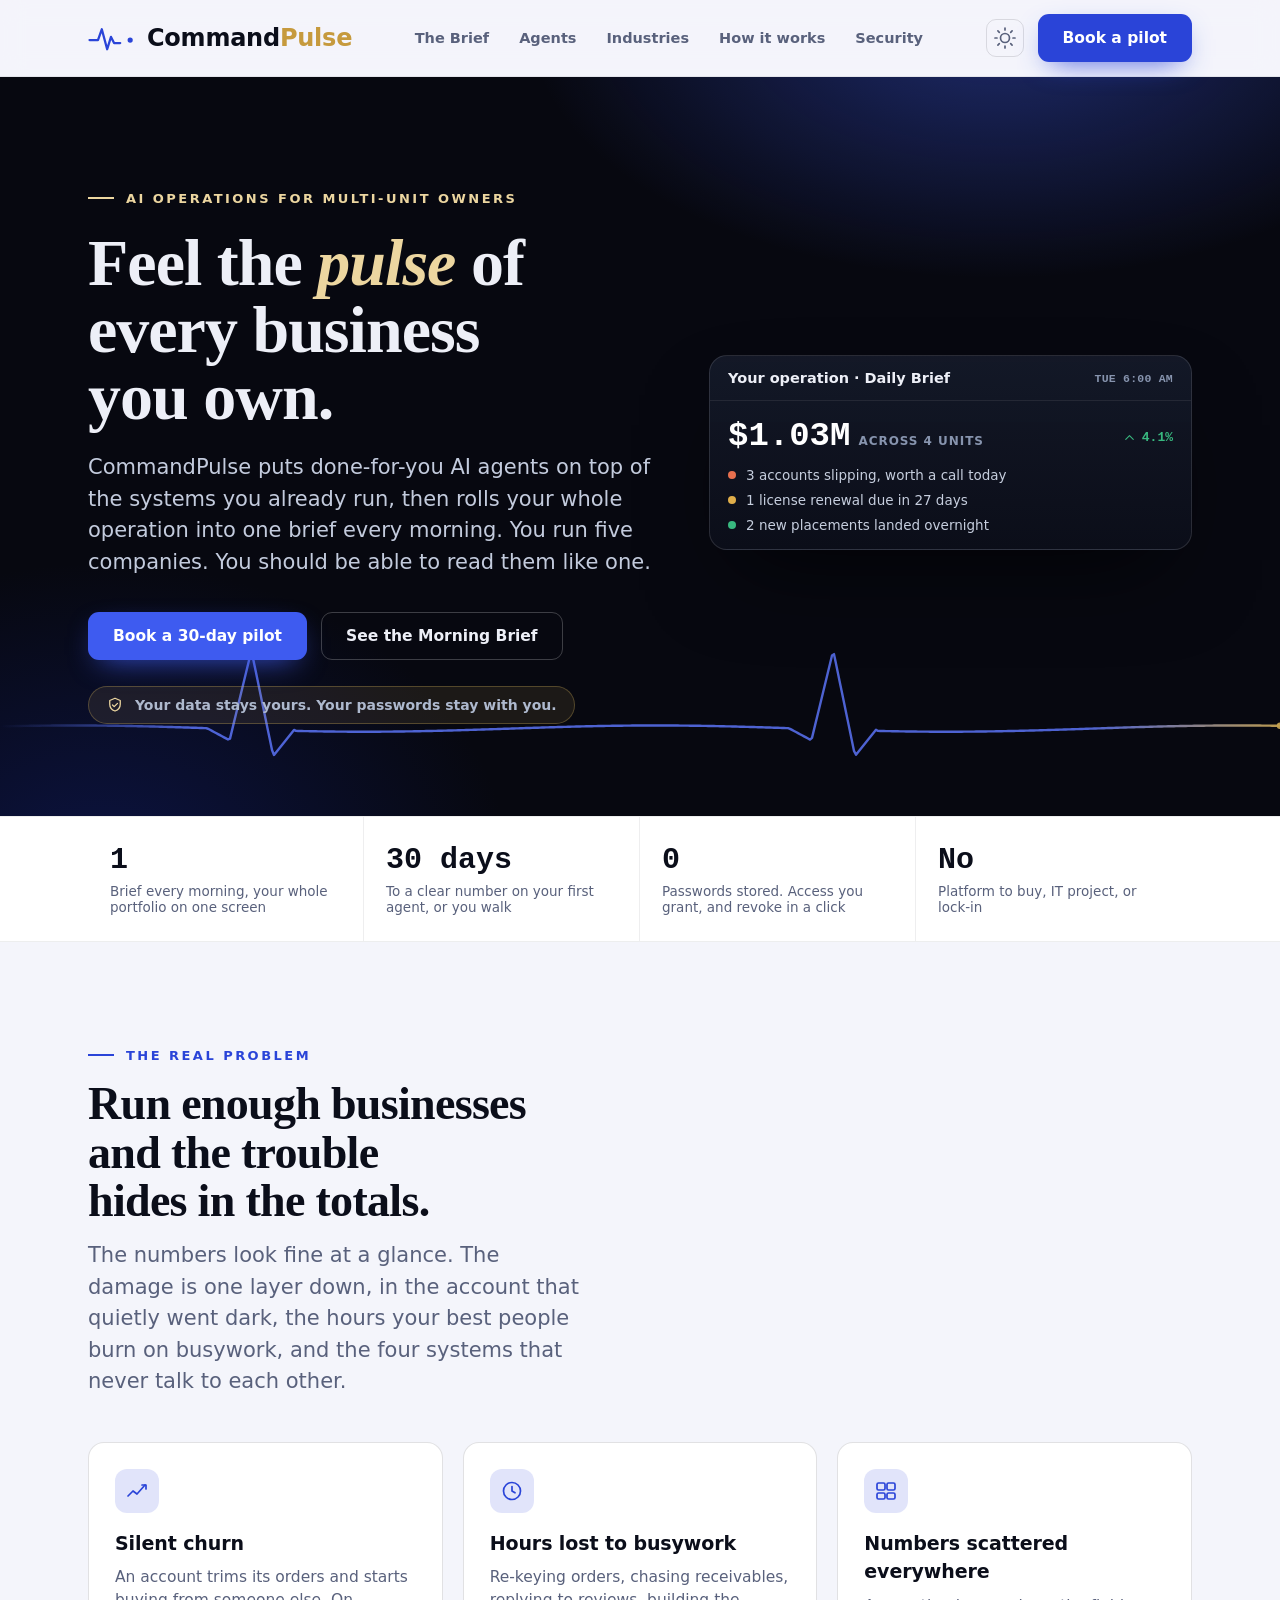
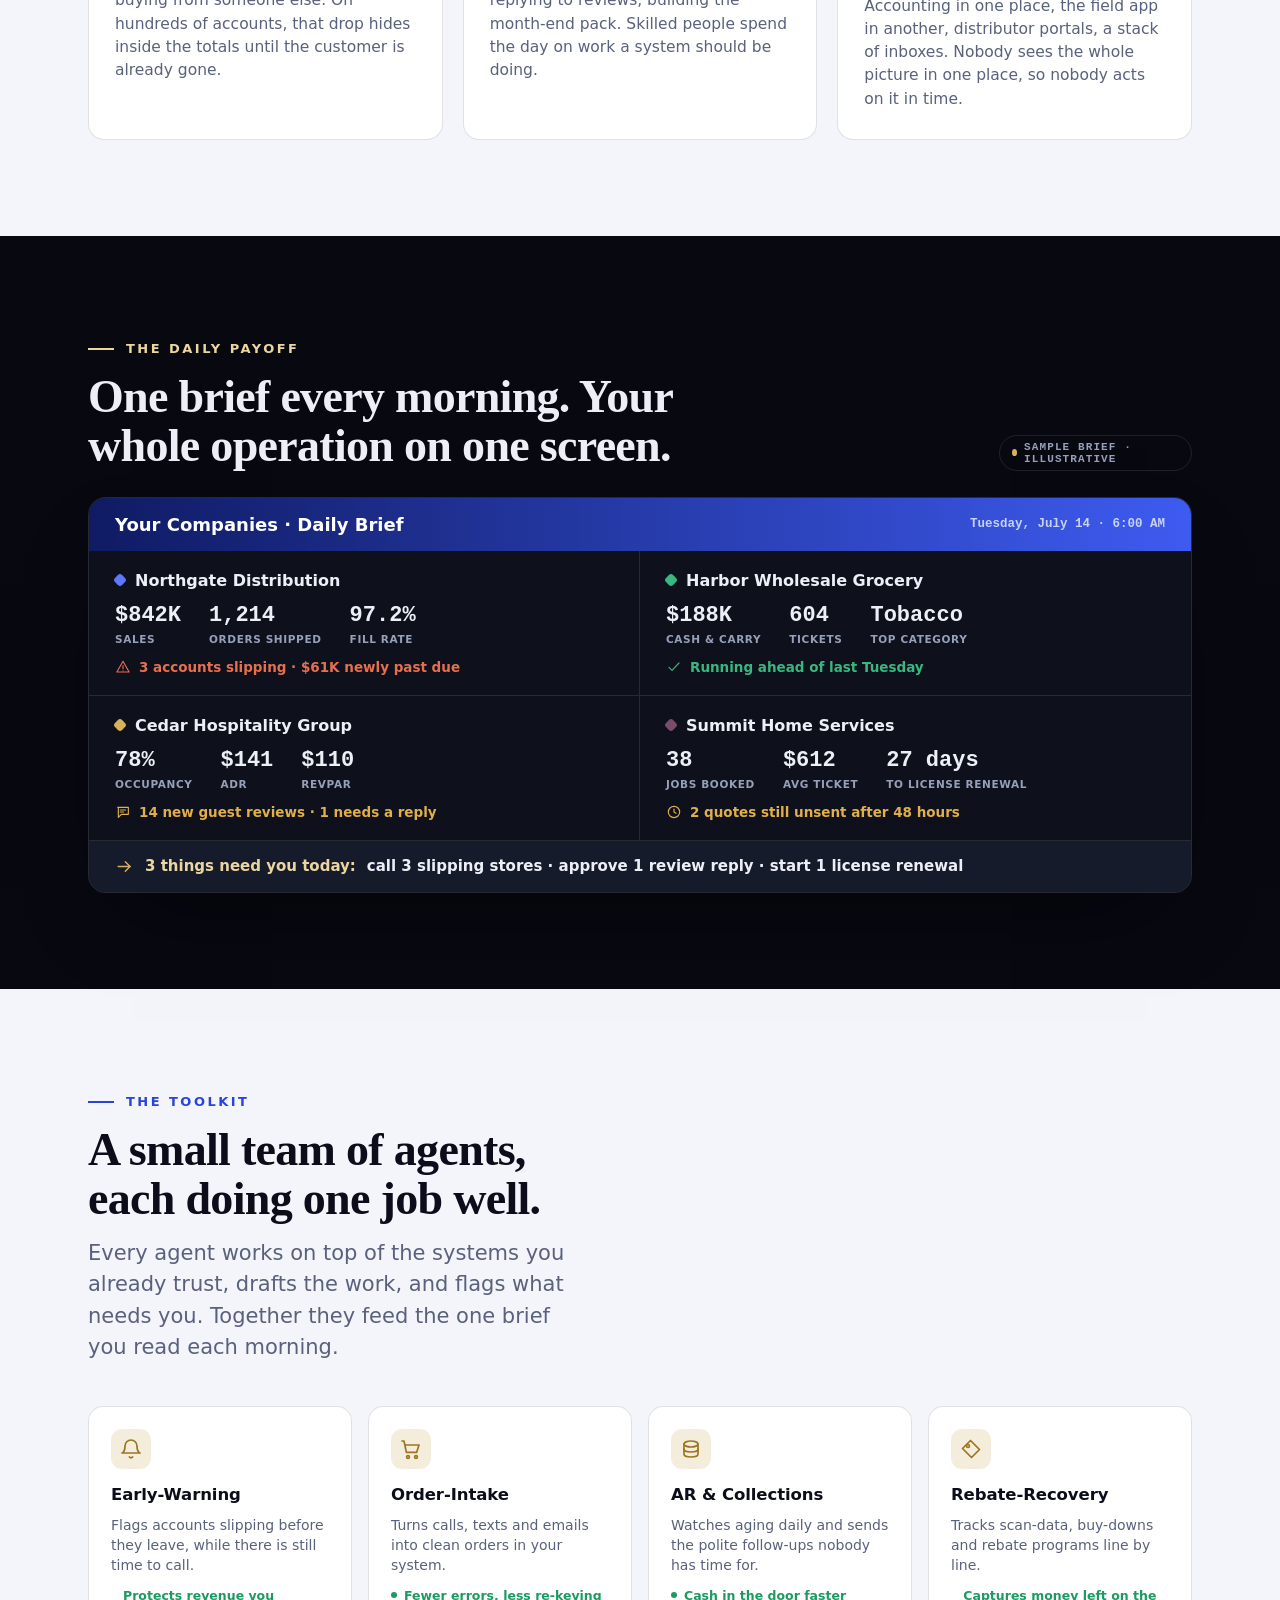
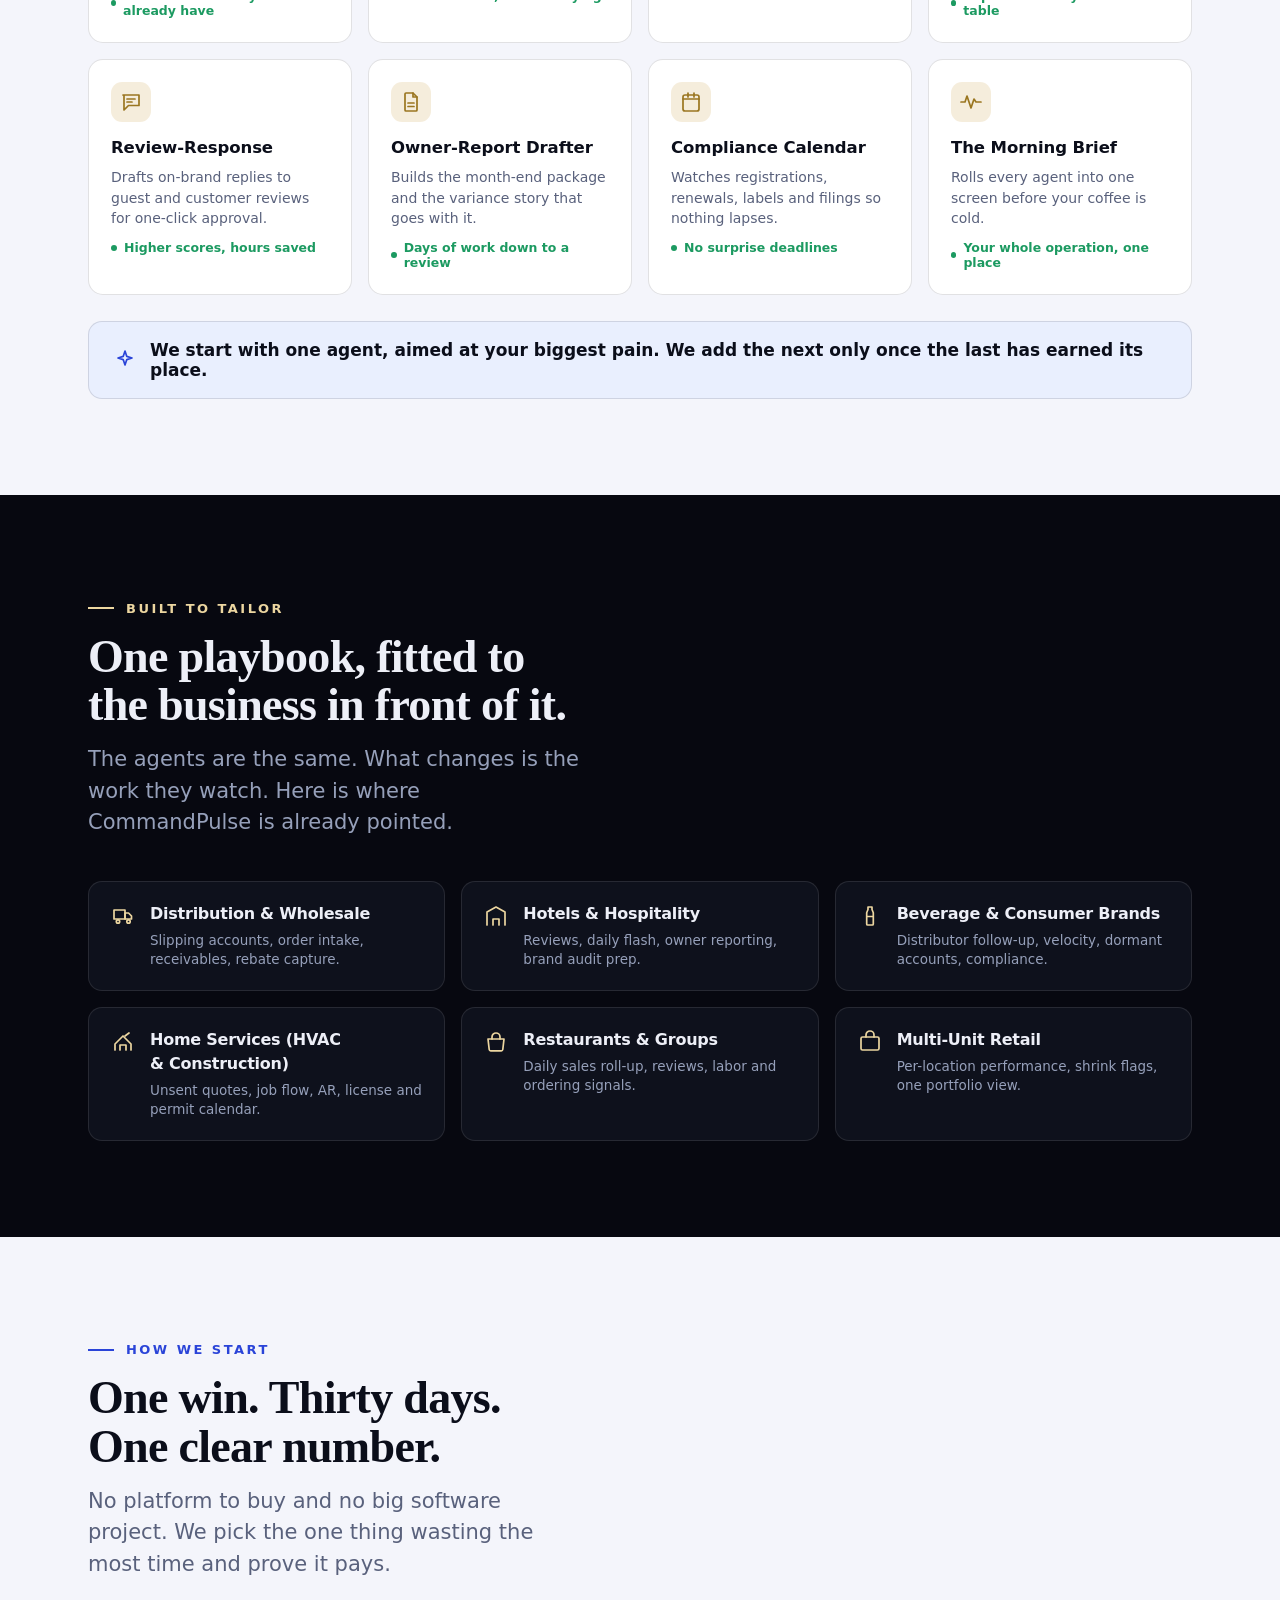
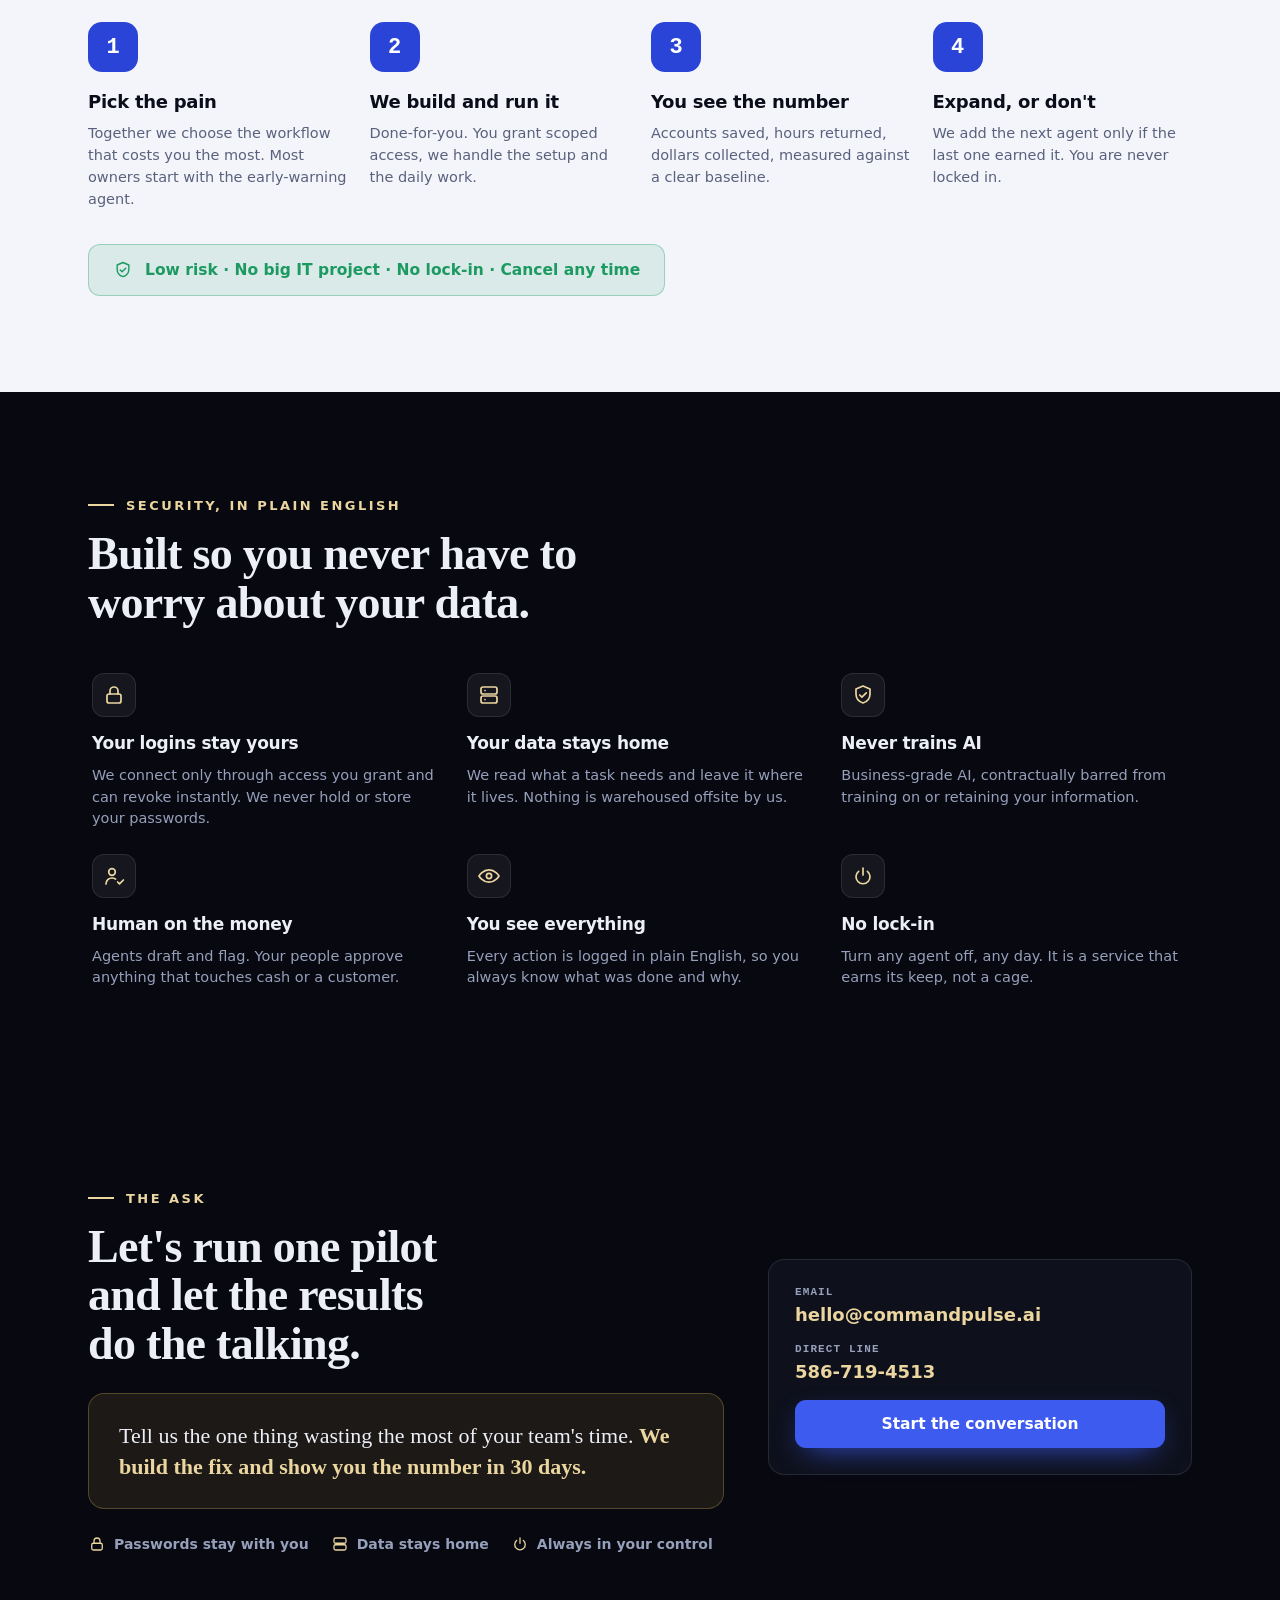
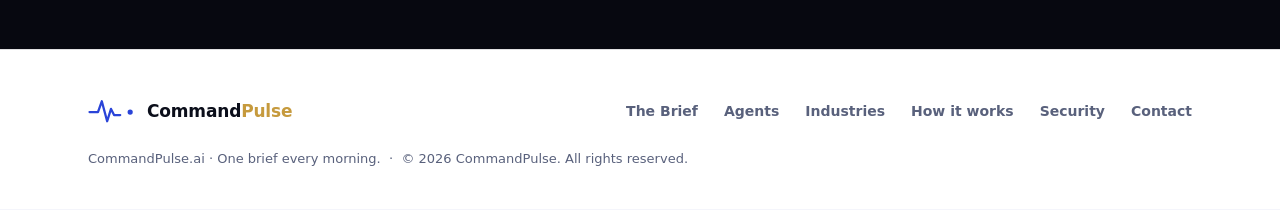
==== index.html @ 83286e8f "Launch CommandPulse.ai marketing site Royal/gold/black command-center design: hero pulse, Morning Br" ====
<!doctype html>
<html lang="en">
<head>
<meta charset="utf-8">
<meta name="viewport" content="width=device-width, initial-scale=1">
<title>CommandPulse · AI operations for multi-unit owners</title>
<meta name="description" content="CommandPulse puts done-for-you AI agents on top of the systems you already run, then rolls your whole operation into one brief every morning. One pain, thirty days, one number.">
<link rel="icon" href="data:image/svg+xml,%3Csvg%20xmlns='http://www.w3.org/2000/svg'%20viewBox='0%200%20100%20100'%3E%3Ccircle%20cx='50'%20cy='50'%20r='48'%20fill='%232A44D8'/%3E%3Cpath%20d='M18%2053h13l6-17%209%2032%206-21%204%207h15'%20fill='none'%20stroke='%23E7CE92'%20stroke-width='7'%20stroke-linecap='round'%20stroke-linejoin='round'/%3E%3C/svg%3E">
</head>
<body>
<style>
  *{ box-sizing:border-box; margin:0; padding:0; }
  html{ scroll-behavior:smooth; }
  @media (prefers-reduced-motion:reduce){ html{ scroll-behavior:auto; } }

  :root{
    color-scheme:light dark;
    /* brand */
    --royal:#2A44D8; --royal-bri:#3E5BF0; --royal-deep:#0F1B63;
    --gold:#9A7620; --gold-solid:#C69A3D; --gold-soft:#B98A2E;
    /* neutrals (light default) */
    --bg:#F4F5FB; --surf:#FFFFFF; --surf-2:#EDEFF7;
    --text:#0B0E1A; --muted:#59617C; --line:rgba(11,14,26,.12); --line-2:rgba(11,14,26,.07);
    /* semantic */
    --good:#1C9A61; --warn:#B7801F; --crit:#CF5334;
    /* type */
    --serif:"Hoefler Text","Iowan Old Style","Palatino Linotype",Palatino,Georgia,"Times New Roman",serif;
    --sans:system-ui,-apple-system,"Segoe UI",Roboto,Helvetica,Arial,sans-serif;
    --mono:"SF Mono",ui-monospace,"JetBrains Mono","Roboto Mono",Menlo,Consolas,monospace;
    --wrap:1160px;
  }
  @media (prefers-color-scheme:dark){
    :root{
      --royal:#3E5BF0; --royal-bri:#5D78FF; --royal-deep:#0C1550;
      --gold:#D8B25A; --gold-solid:#D8B25A; --gold-soft:#ECD6A0;
      --bg:#090B12; --surf:#0F121C; --surf-2:#161B29;
      --text:#EBEEF7; --muted:#98A2BB; --line:rgba(255,255,255,.10); --line-2:rgba(255,255,255,.06);
      --good:#38B87F; --warn:#E0AE4A; --crit:#E76F4E;
    }
  }
  :root[data-theme="light"]{
    --royal:#2A44D8; --royal-bri:#3E5BF0; --royal-deep:#0F1B63;
    --gold:#9A7620; --gold-solid:#C69A3D; --gold-soft:#B98A2E;
    --bg:#F4F5FB; --surf:#FFFFFF; --surf-2:#EDEFF7;
    --text:#0B0E1A; --muted:#59617C; --line:rgba(11,14,26,.12); --line-2:rgba(11,14,26,.07);
    --good:#1C9A61; --warn:#B7801F; --crit:#CF5334;
  }
  :root[data-theme="dark"]{
    --royal:#3E5BF0; --royal-bri:#5D78FF; --royal-deep:#0C1550;
    --gold:#D8B25A; --gold-solid:#D8B25A; --gold-soft:#ECD6A0;
    --bg:#090B12; --surf:#0F121C; --surf-2:#161B29;
    --text:#EBEEF7; --muted:#98A2BB; --line:rgba(255,255,255,.10); --line-2:rgba(255,255,255,.06);
    --good:#38B87F; --warn:#E0AE4A; --crit:#E76F4E;
  }

  /* Always-dark command-center bands, in both themes */
  .inverse{
    --bg:#070810; --surf:#0E111C; --surf-2:#161B2B;
    --text:#EDEFF7; --muted:#96A0BA; --line:rgba(255,255,255,.10); --line-2:rgba(255,255,255,.055);
    --royal:#3E5BF0; --royal-bri:#5D78FF; --gold:#D8B25A; --gold-solid:#D8B25A; --gold-soft:#ECD6A0;
    --good:#38B87F; --warn:#E0AE4A; --crit:#E76F4E;
    background:var(--bg); color:var(--text);
  }

  body{ background:var(--bg); color:var(--text); font-family:var(--sans);
    font-size:17px; line-height:1.5; -webkit-font-smoothing:antialiased; text-rendering:optimizeLegibility;
    overflow-x:hidden; }

  .wrap{ max-width:var(--wrap); margin:0 auto; padding:0 28px; }
  section{ position:relative; }
  .band{ padding:96px 0; }
  @media (max-width:760px){ .band{ padding:64px 0; } }

  .eyebrow{ font:600 13px/1 var(--sans); letter-spacing:.19em; text-transform:uppercase;
    color:var(--royal); display:inline-flex; align-items:center; gap:12px; }
  .inverse .eyebrow{ color:var(--gold-soft); }
  .eyebrow::before{ content:""; width:26px; height:2px; background:currentColor; }

  h1,h2,h3{ font-family:var(--serif); font-weight:600; letter-spacing:-.015em; text-wrap:balance; color:var(--text); }
  h2.head{ font-size:clamp(30px,4.2vw,46px); line-height:1.06; }
  .lead{ color:var(--muted); font-size:clamp(17px,2vw,21px); line-height:1.5; max-width:60ch; }
  .mono{ font-family:var(--mono); font-variant-numeric:tabular-nums; }

  a{ color:inherit; text-decoration:none; }
  .btn{ display:inline-flex; align-items:center; gap:10px; font:600 15.5px var(--sans);
    padding:14px 24px; border-radius:11px; border:1px solid transparent; cursor:pointer;
    transition:transform .15s ease, background .15s ease, border-color .15s ease; }
  .btn:focus-visible{ outline:2px solid var(--royal-bri); outline-offset:3px; }
  .btn.primary{ background:var(--royal); color:#fff; box-shadow:0 10px 30px -12px var(--royal); }
  .btn.primary:hover{ background:var(--royal-bri); transform:translateY(-1px); }
  .btn.ghost{ border-color:var(--line); color:var(--text); background:transparent; }
  .btn.ghost:hover{ border-color:var(--royal); color:var(--royal); }
  .inverse .btn.ghost{ color:var(--text); border-color:rgba(255,255,255,.22); }
  .inverse .btn.ghost:hover{ border-color:var(--gold-soft); color:var(--gold-soft); }

  svg.i{ width:24px; height:24px; fill:none; stroke:currentColor; stroke-width:1.7;
    stroke-linecap:round; stroke-linejoin:round; }

  /* ===== NAV ===== */
  header.nav{ position:sticky; top:0; z-index:60;
    background:color-mix(in oklab, var(--bg) 82%, transparent);
    backdrop-filter:blur(12px) saturate(1.2);
    border-bottom:1px solid var(--line-2); }
  .nav-in{ max-width:var(--wrap); margin:0 auto; padding:14px 28px;
    display:flex; align-items:center; justify-content:space-between; gap:20px; }
  .brand{ display:flex; align-items:center; gap:13px; font:700 24px var(--sans); letter-spacing:-.01em; color:var(--text); }
  .brand .glyph{ width:46px; height:33px; color:var(--royal); flex:none; }
  .brand b{ font-weight:700; } .brand .p{ color:var(--gold-solid); }
  .nav-links{ display:flex; align-items:center; gap:30px; }
  .nav-links a{ font:600 14.5px var(--sans); color:var(--muted); transition:color .15s; }
  .nav-links a:hover{ color:var(--text); }
  .nav-right{ display:flex; align-items:center; gap:14px; }
  .themetog{ width:38px; height:38px; border-radius:10px; border:1px solid var(--line);
    background:transparent; color:var(--muted); display:flex; align-items:center; justify-content:center; cursor:pointer; }
  .themetog:hover{ color:var(--text); border-color:var(--royal); }
  @media (max-width:900px){ .nav-links{ display:none; } }

  /* ===== HERO ===== */
  .hero{ position:relative; overflow:hidden; padding:104px 0 92px; }
  .hero::before{ content:""; position:absolute; inset:0; z-index:0;
    background:
      radial-gradient(760px 420px at 78% -8%, color-mix(in oklab,var(--royal) 42%, transparent) 0%, transparent 62%),
      radial-gradient(680px 520px at 8% 108%, color-mix(in oklab,var(--royal-deep) 60%, transparent) 0%, transparent 60%); }
  #pulse{ position:absolute; left:0; right:0; bottom:0; width:100%; height:230px; z-index:0; opacity:.9; }
  .hero .wrap{ position:relative; z-index:2; }
  .hero-grid{ display:grid; grid-template-columns:1.08fr .92fr; gap:54px; align-items:center; }
  @media (max-width:960px){ .hero-grid{ grid-template-columns:1fr; gap:40px; } }
  .hero h1{ font-size:clamp(38px,6vw,66px); line-height:1.02; margin:22px 0 0; max-width:15ch; }
  .hero h1 .em{ color:var(--gold-soft); font-style:italic; }
  .hero .lead{ margin-top:22px; color:#C3CBDD; }
  .hero .cta{ margin-top:34px; display:flex; gap:14px; flex-wrap:wrap; }
  .trust{ margin-top:26px; display:inline-flex; align-items:center; gap:11px;
    font:600 14px var(--sans); color:#AEB9CE;
    background:rgba(216,178,90,.10); border:1px solid rgba(216,178,90,.30);
    border-radius:30px; padding:9px 17px; }
  .trust svg.i{ width:18px; height:18px; color:var(--gold-soft); }

  /* floating brief card in hero */
  .glass{ background:linear-gradient(180deg, rgba(22,27,43,.86), rgba(12,15,26,.92));
    border:1px solid rgba(255,255,255,.12); border-radius:18px;
    box-shadow:0 40px 90px -30px rgba(0,0,0,.7); overflow:hidden; }
  .glass .gt{ display:flex; justify-content:space-between; align-items:center;
    padding:14px 18px; border-bottom:1px solid rgba(255,255,255,.08); }
  .glass .gt b{ font:600 14.5px var(--sans); color:#EDEFF7; }
  .glass .gt .when{ font:600 11.5px var(--mono); color:#8794AE; letter-spacing:.02em; }
  .beatline{ display:flex; align-items:baseline; gap:8px; padding:16px 18px 6px; }
  .beatline .n{ font:600 34px var(--mono); color:#fff; }
  .beatline .u{ font:600 12px var(--sans); text-transform:uppercase; letter-spacing:.08em; color:#8794AE; }
  .beatline .delta{ margin-left:auto; font:600 13px var(--mono); color:var(--good);
    display:inline-flex; align-items:center; gap:5px; }
  .miniflags{ padding:6px 18px 16px; display:flex; flex-direction:column; gap:9px; }
  .mf{ display:flex; align-items:center; gap:10px; font:500 13.5px var(--sans); color:#C6CEDE; }
  .mf .dot{ width:8px; height:8px; border-radius:50%; flex:none; }

  /* ===== marquee logos / stat strip ===== */
  .stripe{ border-top:1px solid var(--line-2); border-bottom:1px solid var(--line-2); background:var(--surf); }
  .stripe .row{ display:grid; grid-template-columns:repeat(4,1fr); }
  .stripe .cell{ padding:26px 22px; border-right:1px solid var(--line-2); }
  .stripe .cell:last-child{ border-right:none; }
  .stripe .n{ font:600 30px var(--mono); color:var(--text); }
  .stripe .l{ font:500 13.5px var(--sans); color:var(--muted); margin-top:6px; }
  @media (max-width:760px){ .stripe .row{ grid-template-columns:repeat(2,1fr); } .stripe .cell:nth-child(2){ border-right:none; } }

  /* ===== PROBLEM ===== */
  .head-block{ max-width:46ch; }
  .cards3{ display:grid; grid-template-columns:repeat(3,1fr); gap:20px; margin-top:44px; }
  @media (max-width:860px){ .cards3{ grid-template-columns:1fr; } }
  .card{ background:var(--surf); border:1px solid var(--line); border-radius:16px; padding:26px 26px 28px; }
  .card .ic{ width:44px; height:44px; border-radius:12px; display:flex; align-items:center; justify-content:center;
    background:color-mix(in oklab,var(--royal) 14%, transparent); color:var(--royal); margin-bottom:16px; }
  .card h3{ font-family:var(--sans); font-size:19px; font-weight:700; letter-spacing:-.005em; }
  .card p{ color:var(--muted); font-size:15.5px; line-height:1.5; margin-top:9px; }

  /* ===== MORNING BRIEF (product hero) ===== */
  .brief-sec .wrap{ position:relative; z-index:2; }
  .brief-head{ display:flex; justify-content:space-between; align-items:flex-end; gap:24px; margin-bottom:26px; }
  .tagpill{ display:inline-flex; align-items:center; gap:7px; font:600 11px var(--mono); letter-spacing:.1em;
    text-transform:uppercase; color:var(--muted); border:1px solid var(--line); border-radius:20px; padding:5px 12px; }
  .tagpill::before{ content:""; width:7px; height:7px; border-radius:50%; background:var(--gold-solid); }
  .brief{ background:var(--surf); border:1px solid var(--line); border-radius:18px; overflow:hidden;
    box-shadow:0 40px 90px -46px rgba(0,0,0,.6); }
  .brief-top{ background:linear-gradient(90deg,var(--royal-deep),var(--royal)); color:#fff;
    padding:16px 26px; display:flex; justify-content:space-between; align-items:center; }
  .brief-top b{ font:600 18px var(--sans); }
  .brief-top .when{ font:600 12.5px var(--mono); color:#C7D2F5; }
  .units{ display:grid; grid-template-columns:1fr 1fr; }
  @media (max-width:720px){ .units{ grid-template-columns:1fr; } }
  .unit{ padding:20px 26px; border-bottom:1px solid var(--line); }
  .unit:nth-child(odd){ border-right:1px solid var(--line); }
  .unit .nm{ display:flex; align-items:center; gap:10px; font:700 16px var(--sans); color:var(--text); }
  .unit .nm .dot{ width:10px; height:10px; border-radius:3px; transform:rotate(45deg); flex:none; }
  .unit .ms{ display:flex; gap:28px; margin-top:13px; }
  .unit .m .n{ font:600 22px var(--mono); color:var(--text); }
  .unit .m .l{ font:600 10.5px var(--sans); letter-spacing:.06em; text-transform:uppercase; color:var(--muted); margin-top:5px; }
  .unit .flag{ margin-top:14px; font:600 13.5px var(--sans); display:flex; align-items:center; gap:8px; }
  .unit .flag svg.i{ width:16px; height:16px; flex:none; }
  .flag.crit{ color:var(--crit); } .flag.warn{ color:var(--warn); } .flag.ok{ color:var(--good); }
  .brief-foot{ background:var(--surf-2); padding:16px 26px; font:600 15px var(--sans); color:var(--text);
    display:flex; align-items:center; gap:11px; flex-wrap:wrap; }
  .brief-foot svg.i{ width:19px; height:19px; color:var(--gold-solid); flex:none; }
  .brief-foot .todo{ color:var(--royal); }
  .inverse .brief-foot .todo{ color:var(--gold-soft); }

  /* ===== AGENTS ===== */
  .agrid{ display:grid; grid-template-columns:repeat(4,1fr); gap:16px; margin-top:42px; }
  @media (max-width:980px){ .agrid{ grid-template-columns:repeat(2,1fr); } }
  @media (max-width:520px){ .agrid{ grid-template-columns:1fr; } }
  .agent{ background:var(--surf); border:1px solid var(--line); border-radius:15px; padding:22px 22px 24px;
    transition:border-color .16s ease, transform .16s ease; }
  .agent:hover{ border-color:var(--royal); transform:translateY(-2px); }
  .agent .ic{ width:40px; height:40px; border-radius:11px; display:flex; align-items:center; justify-content:center;
    background:color-mix(in oklab,var(--gold-solid) 18%, transparent); color:var(--gold); margin-bottom:14px; }
  .inverse .agent .ic{ color:var(--gold-soft); }
  .agent h3{ font-family:var(--sans); font-size:16.5px; font-weight:700; letter-spacing:-.005em; }
  .agent p{ color:var(--muted); font-size:14px; line-height:1.45; margin-top:7px; }
  .agent .give{ margin-top:12px; font:600 12.5px var(--sans); color:var(--good);
    display:flex; align-items:center; gap:7px; }
  .agent .give::before{ content:""; width:6px; height:6px; border-radius:50%; background:var(--good); }
  .startnote{ margin-top:26px; display:flex; align-items:center; gap:13px; padding:18px 24px;
    background:color-mix(in oklab,var(--royal) 9%, var(--surf)); border:1px solid var(--line); border-radius:14px;
    font:600 17px var(--sans); color:var(--text); }
  .startnote svg.i{ color:var(--royal); flex:none; }
  .inverse .startnote svg.i{ color:var(--gold-soft); }

  /* ===== INDUSTRIES ===== */
  .ind-grid{ display:grid; grid-template-columns:repeat(3,1fr); gap:16px; margin-top:42px; }
  @media (max-width:860px){ .ind-grid{ grid-template-columns:1fr 1fr; } }
  @media (max-width:520px){ .ind-grid{ grid-template-columns:1fr; } }
  .ind{ display:flex; gap:15px; align-items:flex-start; background:var(--surf);
    border:1px solid var(--line); border-radius:14px; padding:20px 22px; }
  .ind .ic{ color:var(--royal); flex:none; margin-top:2px; }
  .inverse .ind .ic{ color:var(--gold-soft); }
  .ind h3{ font-family:var(--sans); font-size:16px; font-weight:700; }
  .ind p{ color:var(--muted); font-size:13.5px; line-height:1.45; margin-top:5px; }

  /* ===== PROCESS ===== */
  .steps{ display:grid; grid-template-columns:repeat(4,1fr); gap:22px; margin-top:42px; }
  @media (max-width:860px){ .steps{ grid-template-columns:1fr 1fr; gap:26px; } }
  @media (max-width:480px){ .steps{ grid-template-columns:1fr; } }
  .step{ position:relative; }
  .step .num{ width:50px; height:50px; border-radius:14px; display:flex; align-items:center; justify-content:center;
    font:600 22px var(--mono); background:var(--royal); color:#fff; margin-bottom:16px; }
  .inverse .step .num{ background:transparent; border:1.5px solid var(--gold-soft); color:var(--gold-soft); }
  .step h3{ font-family:var(--sans); font-size:18px; font-weight:700; }
  .step p{ color:var(--muted); font-size:14.5px; line-height:1.5; margin-top:8px; }
  .reassure{ margin-top:34px; display:inline-flex; align-items:center; gap:12px; flex-wrap:wrap;
    padding:15px 24px; border-radius:12px; font:600 15.5px var(--sans);
    background:color-mix(in oklab,var(--good) 12%, transparent); color:var(--good);
    border:1px solid color-mix(in oklab,var(--good) 34%, transparent); }
  .reassure svg.i{ width:20px; height:20px; flex:none; }

  /* ===== SECURITY ===== */
  .sixgrid{ display:grid; grid-template-columns:repeat(3,1fr); gap:20px; margin-top:42px; }
  @media (max-width:860px){ .sixgrid{ grid-template-columns:1fr 1fr; } }
  @media (max-width:520px){ .sixgrid{ grid-template-columns:1fr; } }
  .sec{ padding:4px 4px 0; }
  .sec .ic{ width:44px; height:44px; border-radius:12px; display:flex; align-items:center; justify-content:center;
    background:rgba(255,255,255,.06); border:1px solid var(--line); color:var(--gold-soft); margin-bottom:14px; }
  .sec h3{ font-family:var(--sans); font-size:17px; font-weight:700; }
  .sec p{ color:var(--muted); font-size:14.5px; line-height:1.5; margin-top:8px; }

  /* ===== CTA ===== */
  .cta-sec{ text-align:left; }
  .cta-grid{ display:grid; grid-template-columns:1.2fr .8fr; gap:44px; align-items:center; }
  @media (max-width:840px){ .cta-grid{ grid-template-columns:1fr; gap:30px; } }
  .askbox{ background:rgba(216,178,90,.10); border:1px solid rgba(216,178,90,.30);
    border-radius:16px; padding:26px 30px; }
  .askbox p{ font-family:var(--serif); font-size:22px; line-height:1.42; color:var(--text); }
  .askbox .g{ color:var(--gold-soft); font-weight:600; }
  .contactcard{ background:var(--surf); border:1px solid var(--line); border-radius:16px; padding:26px; }
  .contactcard .lbl{ font:600 11px var(--mono); letter-spacing:.1em; text-transform:uppercase; color:var(--muted); }
  .contactcard .v{ font:600 18px var(--sans); color:var(--text); margin:6px 0 18px; }
  .contactcard .v a{ color:var(--royal); } .inverse .contactcard .v a{ color:var(--gold-soft); }
  .trustline{ display:flex; gap:22px; flex-wrap:wrap; margin-top:26px; }
  .trustline span{ display:flex; align-items:center; gap:8px; font:600 14px var(--sans); color:var(--muted); }
  .trustline svg.i{ width:18px; height:18px; color:var(--gold-soft); }

  /* ===== FOOTER ===== */
  footer{ background:var(--surf); border-top:1px solid var(--line); padding:44px 0 40px; }
  .foot-in{ display:flex; justify-content:space-between; align-items:center; gap:24px; flex-wrap:wrap; }
  .foot-in .brand{ font-size:17px; }
  .foot-links{ display:flex; gap:26px; flex-wrap:wrap; }
  .foot-links a{ font:600 14px var(--sans); color:var(--muted); } .foot-links a:hover{ color:var(--text); }
  .foot-note{ color:var(--muted); font-size:13px; margin-top:22px; }

  /* reveal */
  .rv{ opacity:0; transform:translateY(16px); transition:opacity .6s ease, transform .6s ease; }
  .rv.in{ opacity:1; transform:none; }
  @media (prefers-reduced-motion:reduce){ .rv{ opacity:1; transform:none; transition:none; } }
</style>

<!-- ===== NAV ===== -->
<header class="nav">
  <div class="nav-in">
    <a class="brand" href="#top" aria-label="CommandPulse home">
      <svg class="glyph" viewBox="0 0 60 40" fill="none" aria-hidden="true">
        <path d="M2 22h11l5-14 7 26 5-16 4 8h8" stroke="currentColor" stroke-width="3" stroke-linecap="round" stroke-linejoin="round"/>
        <circle cx="55" cy="22" r="3.4" fill="currentColor"/>
      </svg>
      <span><b>Command</b><span class="p">Pulse</span></span>
    </a>
    <nav class="nav-links" aria-label="Primary">
      <a href="#brief">The Brief</a>
      <a href="#agents">Agents</a>
      <a href="#industries">Industries</a>
      <a href="#process">How it works</a>
      <a href="#security">Security</a>
    </nav>
    <div class="nav-right">
      <button class="themetog" id="themeToggle" aria-label="Toggle light and dark theme" title="Toggle theme">
        <svg class="i" viewBox="0 0 24 24" aria-hidden="true"><circle cx="12" cy="12" r="4.5"/><path d="M12 2v2M12 20v2M4.9 4.9l1.4 1.4M17.7 17.7l1.4 1.4M2 12h2M20 12h2M4.9 19.1l1.4-1.4M17.7 6.3l1.4-1.4"/></svg>
      </button>
      <a class="btn primary" href="#contact">Book a pilot</a>
    </div>
  </div>
</header>

<!-- ===== HERO ===== -->
<section class="hero inverse" id="top">
  <canvas id="pulse" aria-hidden="true"></canvas>
  <div class="wrap">
    <div class="hero-grid">
      <div>
        <span class="eyebrow">AI operations for multi-unit owners</span>
        <h1>Feel the <span class="em">pulse</span> of every business you own.</h1>
        <p class="lead">CommandPulse puts done-for-you AI agents on top of the systems you already run, then rolls your whole operation into one brief every morning. You run five companies. You should be able to read them like one.</p>
        <div class="cta">
          <a class="btn primary" href="#contact">Book a 30-day pilot</a>
          <a class="btn ghost" href="#brief">See the Morning Brief</a>
        </div>
        <div class="trust">
          <svg class="i" viewBox="0 0 24 24" aria-hidden="true"><path d="M12 3l7 3v5c0 4.6-3 7.7-7 9-4-1.3-7-4.4-7-9V6l7-3z"/><path d="M8.7 12l2.2 2.2 4.4-4.4"/></svg>
          Your data stays yours. Your passwords stay with you.
        </div>
      </div>
      <div class="glass rv" aria-hidden="false">
        <div class="gt"><b>Your operation · Daily Brief</b><span class="when">TUE 6:00 AM</span></div>
        <div class="beatline">
          <span class="n" id="beatN">$1.03M</span><span class="u">across 4 units</span>
          <span class="delta"><svg class="i" viewBox="0 0 24 24" style="width:15px;height:15px"><path d="M6 15l6-6 6 6"/></svg>4.1%</span>
        </div>
        <div class="miniflags">
          <div class="mf"><span class="dot" style="background:var(--crit)"></span>3 accounts slipping, worth a call today</div>
          <div class="mf"><span class="dot" style="background:var(--warn)"></span>1 license renewal due in 27 days</div>
          <div class="mf"><span class="dot" style="background:var(--good)"></span>2 new placements landed overnight</div>
        </div>
      </div>
    </div>
  </div>
</section>

<!-- ===== STAT STRIP ===== -->
<div class="stripe">
  <div class="wrap">
    <div class="row">
      <div class="cell"><div class="n mono">1</div><div class="l">Brief every morning, your whole portfolio on one screen</div></div>
      <div class="cell"><div class="n mono">30 days</div><div class="l">To a clear number on your first agent, or you walk</div></div>
      <div class="cell"><div class="n mono">0</div><div class="l">Passwords stored. Access you grant, and revoke in a click</div></div>
      <div class="cell"><div class="n mono">No</div><div class="l">Platform to buy, IT project, or lock-in</div></div>
    </div>
  </div>
</div>

<!-- ===== PROBLEM ===== -->
<section class="band" id="problem">
  <div class="wrap">
    <div class="head-block rv">
      <span class="eyebrow">The real problem</span>
      <h2 class="head" style="margin-top:16px">Run enough businesses and the trouble hides in the totals.</h2>
      <p class="lead" style="margin-top:14px">The numbers look fine at a glance. The damage is one layer down, in the account that quietly went dark, the hours your best people burn on busywork, and the four systems that never talk to each other.</p>
    </div>
    <div class="cards3">
      <div class="card rv">
        <div class="ic"><svg class="i" viewBox="0 0 24 24"><path d="M3 17l5-5 4 3 8-9"/><path d="M17 6h4v4"/></svg></div>
        <h3>Silent churn</h3>
        <p>An account trims its orders and starts buying from someone else. On hundreds of accounts, that drop hides inside the totals until the customer is already gone.</p>
      </div>
      <div class="card rv">
        <div class="ic"><svg class="i" viewBox="0 0 24 24"><circle cx="12" cy="12" r="8.5"/><path d="M12 7.5V12l3 1.8"/></svg></div>
        <h3>Hours lost to busywork</h3>
        <p>Re-keying orders, chasing receivables, replying to reviews, building the month-end pack. Skilled people spend the day on work a system should be doing.</p>
      </div>
      <div class="card rv">
        <div class="ic"><svg class="i" viewBox="0 0 24 24"><rect x="3" y="4" width="8" height="7" rx="1.5"/><rect x="13" y="4" width="8" height="7" rx="1.5"/><rect x="3" y="14" width="8" height="6" rx="1.5"/><rect x="13" y="14" width="8" height="6" rx="1.5"/></svg></div>
        <h3>Numbers scattered everywhere</h3>
        <p>Accounting in one place, the field app in another, distributor portals, a stack of inboxes. Nobody sees the whole picture in one place, so nobody acts on it in time.</p>
      </div>
    </div>
  </div>
</section>

<!-- ===== MORNING BRIEF ===== -->
<section class="band brief-sec inverse" id="brief">
  <div class="wrap">
    <div class="brief-head rv">
      <div>
        <span class="eyebrow">The daily payoff</span>
        <h2 class="head" style="margin-top:16px">One brief every morning. Your whole operation on one screen.</h2>
      </div>
      <span class="tagpill">Sample brief · illustrative</span>
    </div>
    <div class="brief rv">
      <div class="brief-top"><b>Your Companies · Daily Brief</b><span class="when">Tuesday, July 14 · 6:00 AM</span></div>
      <div class="units">
        <div class="unit">
          <div class="nm"><span class="dot" style="background:var(--royal-bri)"></span> Northgate Distribution</div>
          <div class="ms">
            <div class="m"><div class="n">$842K</div><div class="l">Sales</div></div>
            <div class="m"><div class="n">1,214</div><div class="l">Orders shipped</div></div>
            <div class="m"><div class="n">97.2%</div><div class="l">Fill rate</div></div>
          </div>
          <div class="flag crit"><svg class="i" viewBox="0 0 24 24"><path d="M12 3.5l9.2 16H2.8l9.2-16z"/><path d="M12 10v4.5"/><path d="M12 17.6h.01"/></svg> 3 accounts slipping · $61K newly past due</div>
        </div>
        <div class="unit">
          <div class="nm"><span class="dot" style="background:var(--good)"></span> Harbor Wholesale Grocery</div>
          <div class="ms">
            <div class="m"><div class="n">$188K</div><div class="l">Cash &amp; carry</div></div>
            <div class="m"><div class="n">604</div><div class="l">Tickets</div></div>
            <div class="m"><div class="n">Tobacco</div><div class="l">Top category</div></div>
          </div>
          <div class="flag ok"><svg class="i" viewBox="0 0 24 24"><path d="M4.5 12.5l4.5 4.5 10.5-11"/></svg> Running ahead of last Tuesday</div>
        </div>
        <div class="unit">
          <div class="nm"><span class="dot" style="background:var(--gold-solid)"></span> Cedar Hospitality Group</div>
          <div class="ms">
            <div class="m"><div class="n">78%</div><div class="l">Occupancy</div></div>
            <div class="m"><div class="n">$141</div><div class="l">ADR</div></div>
            <div class="m"><div class="n">$110</div><div class="l">RevPAR</div></div>
          </div>
          <div class="flag warn"><svg class="i" viewBox="0 0 24 24"><path d="M4 5h16v10.5H9.5L5 20V5z"/><path d="M8 9h8M8 12h5"/></svg> 14 new guest reviews · 1 needs a reply</div>
        </div>
        <div class="unit">
          <div class="nm"><span class="dot" style="background:#7A4C6B"></span> Summit Home Services</div>
          <div class="ms">
            <div class="m"><div class="n">38</div><div class="l">Jobs booked</div></div>
            <div class="m"><div class="n">$612</div><div class="l">Avg ticket</div></div>
            <div class="m"><div class="n">27 days</div><div class="l">To license renewal</div></div>
          </div>
          <div class="flag warn"><svg class="i" viewBox="0 0 24 24"><circle cx="12" cy="12" r="8.5"/><path d="M12 7.5V12l3 1.8"/></svg> 2 quotes still unsent after 48 hours</div>
        </div>
      </div>
      <div class="brief-foot">
        <svg class="i" viewBox="0 0 24 24"><path d="M4 12h15"/><path d="M13 6l6 6-6 6"/></svg>
        <span class="todo">3 things need you today:</span> call 3 slipping stores · approve 1 review reply · start 1 license renewal
      </div>
    </div>
  </div>
</section>

<!-- ===== AGENTS ===== -->
<section class="band" id="agents">
  <div class="wrap">
    <div class="head-block rv">
      <span class="eyebrow">The toolkit</span>
      <h2 class="head" style="margin-top:16px">A small team of agents, each doing one job well.</h2>
      <p class="lead" style="margin-top:14px">Every agent works on top of the systems you already trust, drafts the work, and flags what needs you. Together they feed the one brief you read each morning.</p>
    </div>
    <div class="agrid">
      <div class="agent rv">
        <div class="ic"><svg class="i" viewBox="0 0 24 24"><path d="M18 9a6 6 0 1 0-12 0c0 6-3 7-3 7h18s-3-1-3-7z"/><path d="M10.4 20a2 2 0 0 0 3.2 0"/></svg></div>
        <h3>Early-Warning</h3>
        <p>Flags accounts slipping before they leave, while there is still time to call.</p>
        <div class="give">Protects revenue you already have</div>
      </div>
      <div class="agent rv">
        <div class="ic"><svg class="i" viewBox="0 0 24 24"><circle cx="9" cy="20" r="1.4"/><circle cx="17" cy="20" r="1.4"/><path d="M3 4h2l2.4 11.4h10.2L20 8H6.2"/></svg></div>
        <h3>Order-Intake</h3>
        <p>Turns calls, texts and emails into clean orders in your system.</p>
        <div class="give">Fewer errors, less re-keying</div>
      </div>
      <div class="agent rv">
        <div class="ic"><svg class="i" viewBox="0 0 24 24"><ellipse cx="12" cy="7" rx="7" ry="3"/><path d="M5 7v5c0 1.7 3.1 3 7 3s7-1.3 7-3V7"/><path d="M5 12v5c0 1.7 3.1 3 7 3s7-1.3 7-3v-5"/></svg></div>
        <h3>AR &amp; Collections</h3>
        <p>Watches aging daily and sends the polite follow-ups nobody has time for.</p>
        <div class="give">Cash in the door faster</div>
      </div>
      <div class="agent rv">
        <div class="ic"><svg class="i" viewBox="0 0 24 24"><path d="M3.5 11.5l8-8 9 9-8 8-9-9z"/><circle cx="9" cy="9" r="1.5"/></svg></div>
        <h3>Rebate-Recovery</h3>
        <p>Tracks scan-data, buy-downs and rebate programs line by line.</p>
        <div class="give">Captures money left on the table</div>
      </div>
      <div class="agent rv">
        <div class="ic"><svg class="i" viewBox="0 0 24 24"><path d="M4 5h16v10.5H9.5L5 20V5z"/><path d="M8 9h8M8 12h5"/></svg></div>
        <h3>Review-Response</h3>
        <p>Drafts on-brand replies to guest and customer reviews for one-click approval.</p>
        <div class="give">Higher scores, hours saved</div>
      </div>
      <div class="agent rv">
        <div class="ic"><svg class="i" viewBox="0 0 24 24"><path d="M7 3h7l4 4v13a1 1 0 0 1-1 1H7a1 1 0 0 1-1-1V4a1 1 0 0 1 1-1z"/><path d="M14 3v4h4"/><path d="M9 13h6M9 16.5h6"/></svg></div>
        <h3>Owner-Report Drafter</h3>
        <p>Builds the month-end package and the variance story that goes with it.</p>
        <div class="give">Days of work down to a review</div>
      </div>
      <div class="agent rv">
        <div class="ic"><svg class="i" viewBox="0 0 24 24"><rect x="4" y="5" width="16" height="16" rx="2"/><path d="M4 9h16M9 3v4M15 3v4"/></svg></div>
        <h3>Compliance Calendar</h3>
        <p>Watches registrations, renewals, labels and filings so nothing lapses.</p>
        <div class="give">No surprise deadlines</div>
      </div>
      <div class="agent rv">
        <div class="ic"><svg class="i" viewBox="0 0 24 24"><path d="M2 12h4l2-6 4 12 3-9 2 3h5"/></svg></div>
        <h3>The Morning Brief</h3>
        <p>Rolls every agent into one screen before your coffee is cold.</p>
        <div class="give">Your whole operation, one place</div>
      </div>
    </div>
    <div class="startnote rv">
      <svg class="i" viewBox="0 0 24 24"><path d="M12 3l1.8 5.4L19 10l-5.2 1.6L12 17l-1.8-5.4L5 10l5.2-1.6L12 3z"/></svg>
      We start with one agent, aimed at your biggest pain. We add the next only once the last has earned its place.
    </div>
  </div>
</section>

<!-- ===== INDUSTRIES ===== -->
<section class="band inverse" id="industries">
  <div class="wrap">
    <div class="head-block rv">
      <span class="eyebrow">Built to tailor</span>
      <h2 class="head" style="margin-top:16px">One playbook, fitted to the business in front of it.</h2>
      <p class="lead" style="margin-top:14px">The agents are the same. What changes is the work they watch. Here is where CommandPulse is already pointed.</p>
    </div>
    <div class="ind-grid">
      <div class="ind rv"><span class="ic"><svg class="i" viewBox="0 0 24 24"><path d="M3 6h11v9H3z"/><path d="M14 9h3.5l3 3v3H14z"/><circle cx="7" cy="17.5" r="1.7"/><circle cx="17.5" cy="17.5" r="1.7"/></svg></span><div><h3>Distribution &amp; Wholesale</h3><p>Slipping accounts, order intake, receivables, rebate capture.</p></div></div>
      <div class="ind rv"><span class="ic"><svg class="i" viewBox="0 0 24 24"><path d="M3 21V8l9-5 9 5v13"/><path d="M9 21v-6h6v6"/></svg></span><div><h3>Hotels &amp; Hospitality</h3><p>Reviews, daily flash, owner reporting, brand audit prep.</p></div></div>
      <div class="ind rv"><span class="ic"><svg class="i" viewBox="0 0 24 24"><path d="M10 3h4v2.5l1.3 3.2V20a1 1 0 0 1-1 1H9.7a1 1 0 0 1-1-1V8.7L10 5.5z"/><path d="M9 12.5h6"/></svg></span><div><h3>Beverage &amp; Consumer Brands</h3><p>Distributor follow-up, velocity, dormant accounts, compliance.</p></div></div>
      <div class="ind rv"><span class="ic"><svg class="i" viewBox="0 0 24 24"><path d="M4 20v-6l8-8 8 8v6"/><path d="M9 20v-5h6v5"/><path d="M14 6l4-3"/></svg></span><div><h3>Home Services (HVAC &amp; Construction)</h3><p>Unsent quotes, job flow, AR, license and permit calendar.</p></div></div>
      <div class="ind rv"><span class="ic"><svg class="i" viewBox="0 0 24 24"><path d="M4 9h16l-1.2 10.5a1.5 1.5 0 0 1-1.5 1.3H6.7a1.5 1.5 0 0 1-1.5-1.3z"/><path d="M8 9V7a4 4 0 0 1 8 0v2"/></svg></span><div><h3>Restaurants &amp; Groups</h3><p>Daily sales roll-up, reviews, labor and ordering signals.</p></div></div>
      <div class="ind rv"><span class="ic"><svg class="i" viewBox="0 0 24 24"><rect x="3" y="7" width="18" height="13" rx="1.5"/><path d="M8 7V5a4 4 0 0 1 8 0v2"/></svg></span><div><h3>Multi-Unit Retail</h3><p>Per-location performance, shrink flags, one portfolio view.</p></div></div>
    </div>
  </div>
</section>

<!-- ===== PROCESS ===== -->
<section class="band" id="process">
  <div class="wrap">
    <div class="head-block rv">
      <span class="eyebrow">How we start</span>
      <h2 class="head" style="margin-top:16px">One win. Thirty days. One clear number.</h2>
      <p class="lead" style="margin-top:14px">No platform to buy and no big software project. We pick the one thing wasting the most time and prove it pays.</p>
    </div>
    <div class="steps">
      <div class="step rv"><div class="num">1</div><h3>Pick the pain</h3><p>Together we choose the workflow that costs you the most. Most owners start with the early-warning agent.</p></div>
      <div class="step rv"><div class="num">2</div><h3>We build and run it</h3><p>Done-for-you. You grant scoped access, we handle the setup and the daily work.</p></div>
      <div class="step rv"><div class="num">3</div><h3>You see the number</h3><p>Accounts saved, hours returned, dollars collected, measured against a clear baseline.</p></div>
      <div class="step rv"><div class="num">4</div><h3>Expand, or don't</h3><p>We add the next agent only if the last one earned it. You are never locked in.</p></div>
    </div>
    <div class="reassure rv">
      <svg class="i" viewBox="0 0 24 24"><path d="M12 3l7 3v5c0 4.6-3 7.7-7 9-4-1.3-7-4.4-7-9V6l7-3z"/><path d="M8.7 12l2.2 2.2 4.4-4.4"/></svg>
      Low risk · No big IT project · No lock-in · Cancel any time
    </div>
  </div>
</section>

<!-- ===== SECURITY ===== -->
<section class="band inverse" id="security">
  <div class="wrap">
    <div class="head-block rv">
      <span class="eyebrow">Security, in plain English</span>
      <h2 class="head" style="margin-top:16px">Built so you never have to worry about your data.</h2>
    </div>
    <div class="sixgrid">
      <div class="sec rv"><div class="ic"><svg class="i" viewBox="0 0 24 24"><rect x="5" y="11" width="14" height="9" rx="2"/><path d="M8 11V8a4 4 0 0 1 8 0v3"/></svg></div><h3>Your logins stay yours</h3><p>We connect only through access you grant and can revoke instantly. We never hold or store your passwords.</p></div>
      <div class="sec rv"><div class="ic"><svg class="i" viewBox="0 0 24 24"><rect x="4" y="4" width="16" height="7" rx="2"/><rect x="4" y="13" width="16" height="7" rx="2"/><path d="M8 7.5h.01M8 16.5h.01"/></svg></div><h3>Your data stays home</h3><p>We read what a task needs and leave it where it lives. Nothing is warehoused offsite by us.</p></div>
      <div class="sec rv"><div class="ic"><svg class="i" viewBox="0 0 24 24"><path d="M12 3l7 3v5c0 4.6-3 7.7-7 9-4-1.3-7-4.4-7-9V6l7-3z"/><path d="M8.7 12l2.2 2.2 4.4-4.4"/></svg></div><h3>Never trains AI</h3><p>Business-grade AI, contractually barred from training on or retaining your information.</p></div>
      <div class="sec rv"><div class="ic"><svg class="i" viewBox="0 0 24 24"><circle cx="10" cy="8" r="3.3"/><path d="M4 20c0-3.4 2.7-6 6-6 1.3 0 2.6.4 3.6 1.1"/><path d="M15.6 18l1.9 1.9 3.9-3.9"/></svg></div><h3>Human on the money</h3><p>Agents draft and flag. Your people approve anything that touches cash or a customer.</p></div>
      <div class="sec rv"><div class="ic"><svg class="i" viewBox="0 0 24 24"><path d="M2 12s3.6-6.2 10-6.2S22 12 22 12s-3.6 6.2-10 6.2S2 12 2 12z"/><circle cx="12" cy="12" r="2.6"/></svg></div><h3>You see everything</h3><p>Every action is logged in plain English, so you always know what was done and why.</p></div>
      <div class="sec rv"><div class="ic"><svg class="i" viewBox="0 0 24 24"><path d="M12 4v7"/><path d="M7.6 7.3a7 7 0 1 0 8.8 0"/></svg></div><h3>No lock-in</h3><p>Turn any agent off, any day. It is a service that earns its keep, not a cage.</p></div>
    </div>
  </div>
</section>

<!-- ===== CTA ===== -->
<section class="band inverse cta-sec" id="contact">
  <div class="wrap">
    <div class="cta-grid">
      <div class="rv">
        <span class="eyebrow">The ask</span>
        <h2 class="head" style="margin-top:16px;max-width:20ch">Let's run one pilot and let the results do the talking.</h2>
        <div class="askbox" style="margin-top:24px">
          <p>Tell us the one thing wasting the most of your team's time. <span class="g">We build the fix and show you the number in 30 days.</span></p>
        </div>
        <div class="trustline">
          <span><svg class="i" viewBox="0 0 24 24"><rect x="5" y="11" width="14" height="9" rx="2"/><path d="M8 11V8a4 4 0 0 1 8 0v3"/></svg> Passwords stay with you</span>
          <span><svg class="i" viewBox="0 0 24 24"><rect x="4" y="4" width="16" height="7" rx="2"/><rect x="4" y="13" width="16" height="7" rx="2"/></svg> Data stays home</span>
          <span><svg class="i" viewBox="0 0 24 24"><path d="M12 4v7"/><path d="M7.6 7.3a7 7 0 1 0 8.8 0"/></svg> Always in your control</span>
        </div>
      </div>
      <div class="contactcard rv">
        <div class="lbl">Email</div>
        <div class="v"><a href="mailto:hello@commandpulse.ai">hello@commandpulse.ai</a></div>
        <div class="lbl">Direct line</div>
        <div class="v"><a href="tel:+15867194513">586-719-4513</a></div>
        <a class="btn primary" href="mailto:hello@commandpulse.ai" style="width:100%; justify-content:center">Start the conversation</a>
      </div>
    </div>
  </div>
</section>

<!-- ===== FOOTER ===== -->
<footer>
  <div class="wrap">
    <div class="foot-in">
      <a class="brand" href="#top">
        <svg class="glyph" viewBox="0 0 60 40" fill="none" aria-hidden="true">
          <path d="M2 22h11l5-14 7 26 5-16 4 8h8" stroke="currentColor" stroke-width="3" stroke-linecap="round" stroke-linejoin="round"/>
          <circle cx="55" cy="22" r="3.4" fill="currentColor"/>
        </svg>
        <span><b>Command</b><span class="p">Pulse</span></span>
      </a>
      <div class="foot-links">
        <a href="#brief">The Brief</a>
        <a href="#agents">Agents</a>
        <a href="#industries">Industries</a>
        <a href="#process">How it works</a>
        <a href="#security">Security</a>
        <a href="#contact">Contact</a>
      </div>
    </div>
    <div class="foot-note">CommandPulse.ai · One brief every morning. &nbsp;·&nbsp; © 2026 CommandPulse. All rights reserved.</div>
  </div>
</footer>

<script>
  /* theme toggle */
  (function(){
    var root=document.documentElement;
    try{ var saved=localStorage.getItem('cp-theme'); if(saved) root.setAttribute('data-theme',saved); }catch(e){}
    document.getElementById('themeToggle').addEventListener('click',function(){
      var cur=root.getAttribute('data-theme');
      if(!cur){ cur=matchMedia('(prefers-color-scheme: dark)').matches?'dark':'light'; }
      var next=cur==='dark'?'light':'dark';
      root.setAttribute('data-theme',next);
      try{ localStorage.setItem('cp-theme',next); }catch(e){}
    });
  })();

  /* scroll reveal */
  (function(){
    var reduce=matchMedia('(prefers-reduced-motion: reduce)').matches;
    var els=document.querySelectorAll('.rv');
    if(reduce||!('IntersectionObserver'in window)){ els.forEach(function(e){e.classList.add('in');}); return; }
    var io=new IntersectionObserver(function(en){
      en.forEach(function(x){ if(x.isIntersecting){ x.target.classList.add('in'); io.unobserve(x.target); } });
    },{threshold:.12, rootMargin:'0px 0px -8% 0px'});
    els.forEach(function(e){ io.observe(e); });
  })();

  /* hero pulse waveform */
  (function(){
    var c=document.getElementById('pulse'); if(!c) return;
    var ctx=c.getContext('2d'), dpr=Math.min(window.devicePixelRatio||1,2);
    var reduce=matchMedia('(prefers-reduced-motion: reduce)').matches;
    var W,H;
    function size(){ W=c.clientWidth; H=c.clientHeight; c.width=W*dpr; c.height=H*dpr; ctx.setTransform(dpr,0,0,dpr,0,0); }
    size(); window.addEventListener('resize',size);
    // one heartbeat unit as offsets from baseline (x fraction, y offset)
    function beat(t){
      // t in [0,1) within a segment; return vertical offset
      var y=0;
      var spikes=[[0.50,0.06],[0.54,-0.9],[0.58,0.5],[0.62,0]];
      // small ambient wiggle
      y=Math.sin(t*Math.PI*2)*0.04;
      if(t>0.48&&t<0.63){
        // sharp QRS complex
        var p=(t-0.48)/0.15;
        if(p<0.25) y=-(p/0.25)*0.15;
        else if(p<0.5) y=-0.15+((p-0.25)/0.25)*1.15;      // up spike
        else if(p<0.75) y=1.0-((p-0.5)/0.25)*1.35;         // down
        else y=-0.35+((p-0.75)/0.25)*0.35;
      }
      return y;
    }
    var off=0;
    function frame(){
      ctx.clearRect(0,0,W,H);
      var mid=H*0.62, amp=H*0.34, seg=W/2.2;
      var grad=ctx.createLinearGradient(0,0,W,0);
      grad.addColorStop(0,'rgba(94,120,255,0)');
      grad.addColorStop(0.15,'rgba(94,120,255,0.9)');
      grad.addColorStop(0.85,'rgba(94,120,255,0.9)');
      grad.addColorStop(1,'rgba(216,178,90,0.95)');
      ctx.lineWidth=2.4; ctx.strokeStyle=grad; ctx.lineJoin='round'; ctx.lineCap='round';
      ctx.beginPath();
      var lastX=0,lastY=mid;
      for(var x=0;x<=W;x+=2){
        var t=((x+off)%seg)/seg;
        var y=mid - beat(t)*amp;
        if(x===0) ctx.moveTo(x,y); else ctx.lineTo(x,y);
        lastX=x; lastY=y;
      }
      ctx.stroke();
      // glow endpoint dot near the freshest beat
      ctx.fillStyle='rgba(216,178,90,0.95)';
      ctx.beginPath(); ctx.arc(lastX,lastY,3.2,0,Math.PI*2); ctx.fill();
      if(!reduce){ off+=1.1; requestAnimationFrame(frame); }
    }
    frame();
  })();
</script>
</body>
</html>
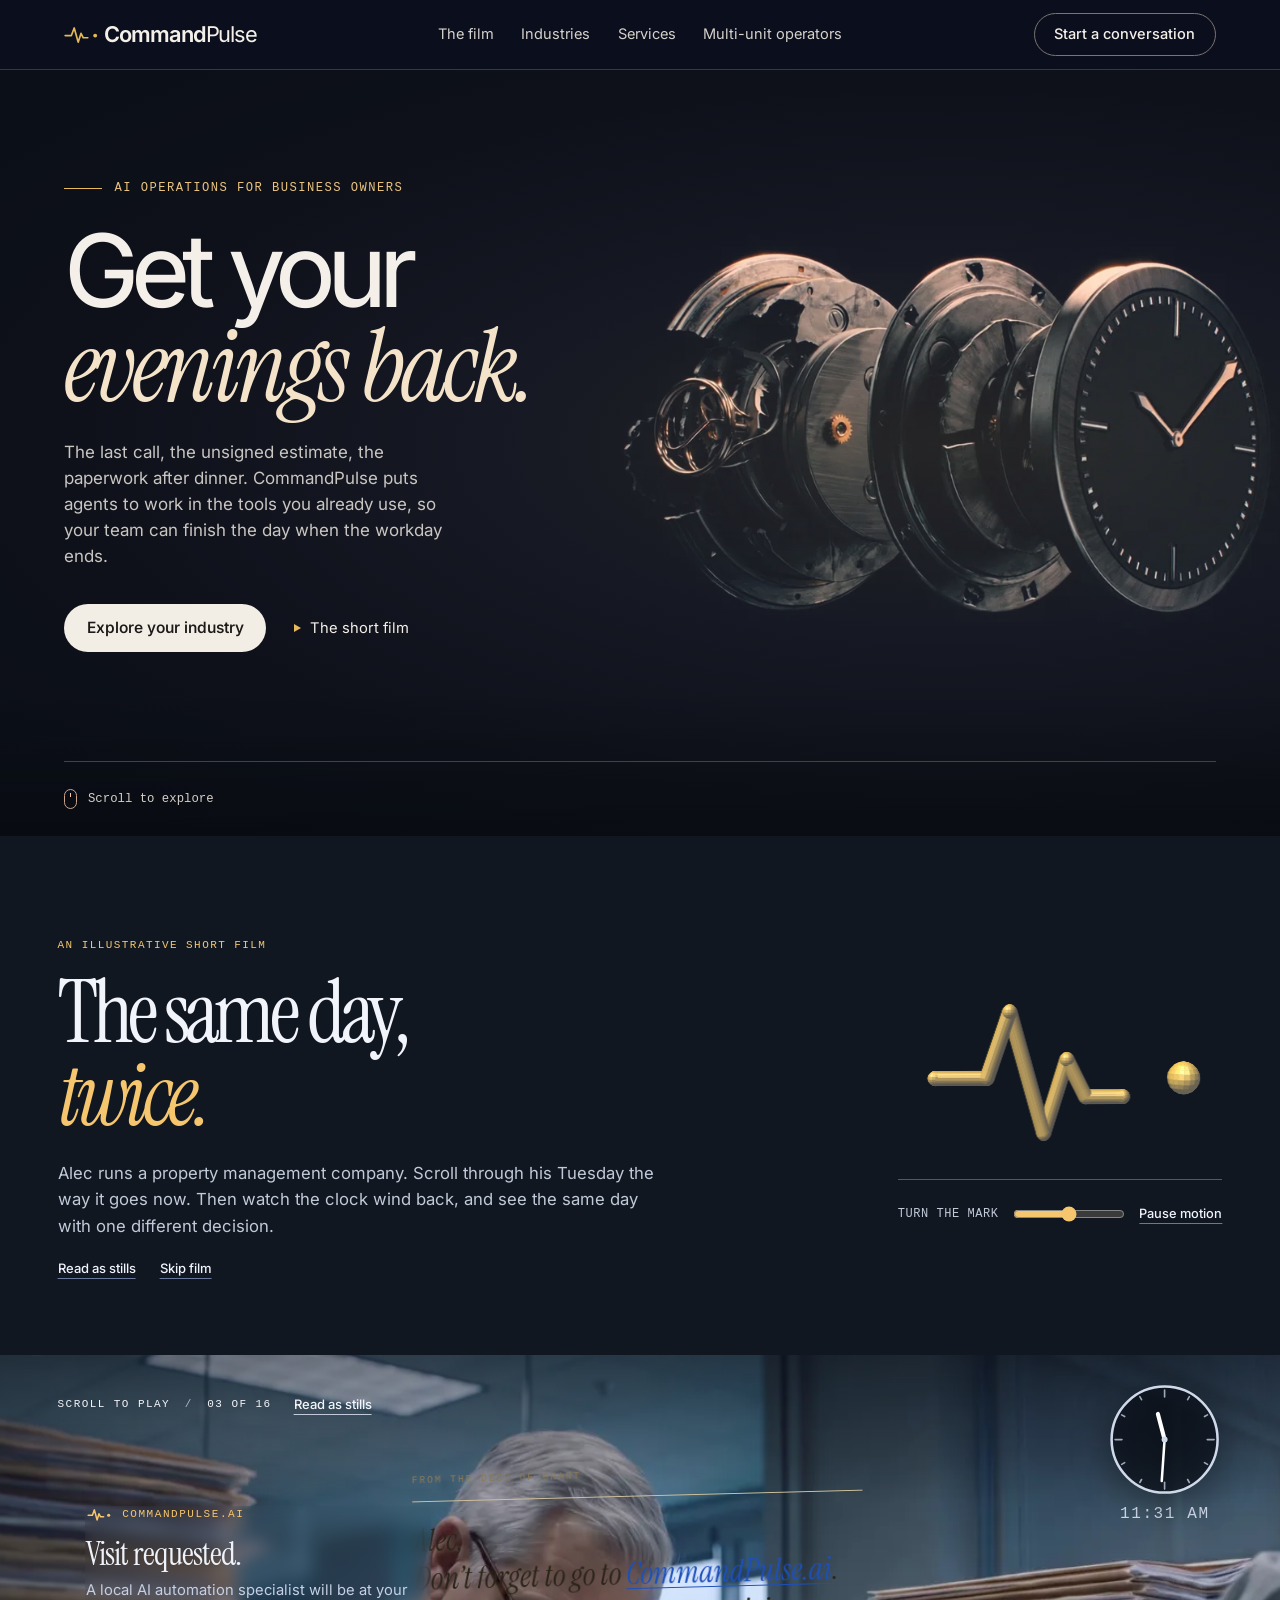
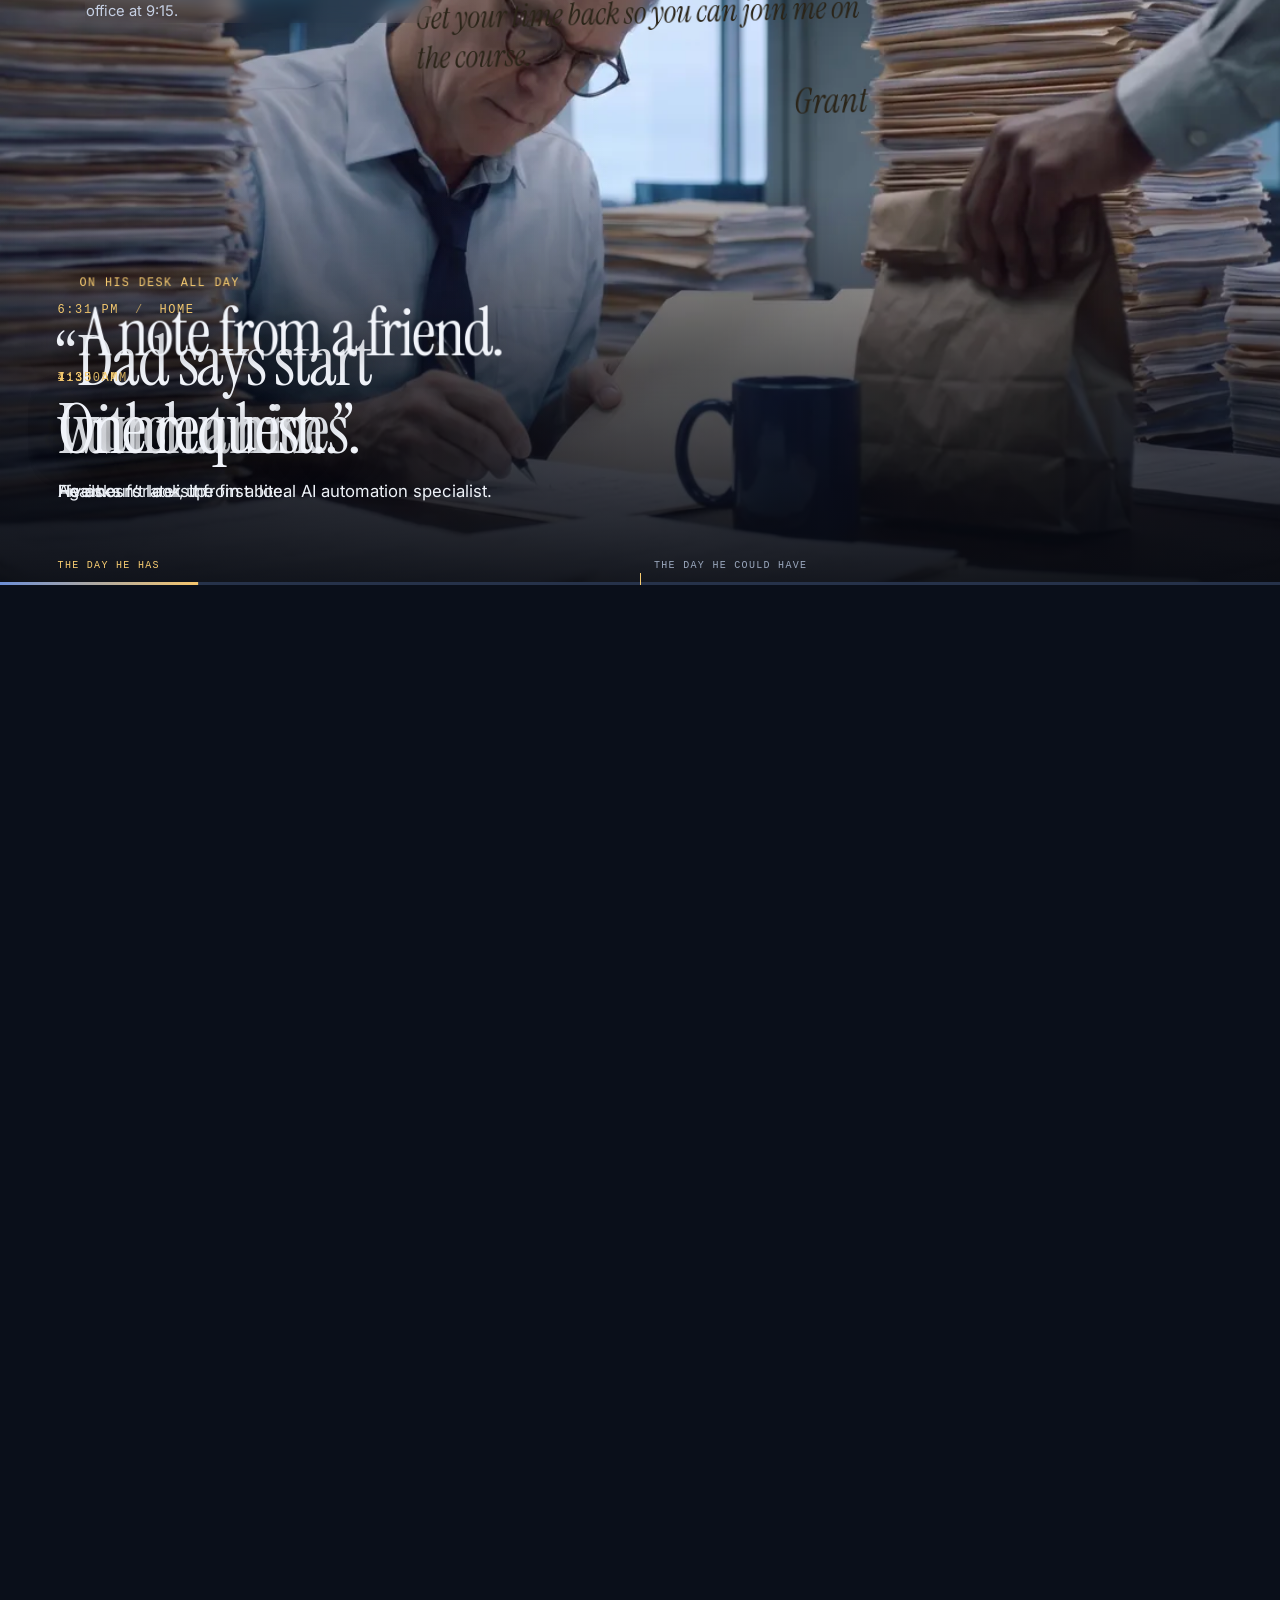
==== commit 4d10fec6: "Launch the new introduction site with the scroll film Replace the home page with the CommandPulse in" ====
--- a/index.html
+++ b/index.html
@@ -1,702 +1,664 @@
 <!doctype html>
 <html lang="en">
 <head>
-<meta charset="utf-8">
-<meta name="viewport" content="width=device-width, initial-scale=1">
-<title>CommandPulse · AI operations for multi-unit owners</title>
-<meta name="description" content="CommandPulse puts done-for-you AI agents on top of the systems you already run, then rolls your whole operation into one brief every morning. One pain, thirty days, one number.">
-<link rel="icon" href="data:image/svg+xml,%3Csvg%20xmlns='http://www.w3.org/2000/svg'%20viewBox='0%200%20100%20100'%3E%3Ccircle%20cx='50'%20cy='50'%20r='48'%20fill='%232A44D8'/%3E%3Cpath%20d='M18%2053h13l6-17%209%2032%206-21%204%207h15'%20fill='none'%20stroke='%23E7CE92'%20stroke-width='7'%20stroke-linecap='round'%20stroke-linejoin='round'/%3E%3C/svg%3E">
+  <meta charset="utf-8">
+  <meta name="viewport" content="width=device-width,initial-scale=1">
+  <meta name="theme-color" content="#101111">
+  <meta name="description" content="CommandPulse connects intake, paperwork and follow-up so business owners can get their evenings back. Explore eight industry examples and multi-unit operator solutions.">
+  <meta property="og:title" content="CommandPulse — Get your evenings back">
+  <meta property="og:site_name" content="CommandPulse">
+  <meta property="og:description" content="An interactive film and eight ways to put business automation to work.">
+  <title>CommandPulse — Get your evenings back</title>
+  <link rel="icon" href="assets/mark.svg" type="image/svg+xml">
+  <link rel="preload" href="assets/watch.webp" as="image">
+  <link rel="stylesheet" href="site.css">
+  <link rel="stylesheet" href="film.css">
+  <link rel="stylesheet" href="day.css">
+  <link rel="stylesheet" href="industries.css">
+  <link rel="stylesheet" href="services.css">
+  <noscript><style>@media(max-width:960px){.mast .mast-contact{display:none}.mast .mast-links{display:flex;margin-left:auto}.mast .mast-links a:not(:last-child){display:none}}</style></noscript>
+  <script src="site.js" defer></script>
+  <script src="film.js" defer></script>
+  <script src="day.js" defer></script>
+  <script src="industries.js" defer></script>
 </head>
 <body>
-<style>
-  *{ box-sizing:border-box; margin:0; padding:0; }
-  html{ scroll-behavior:smooth; }
-  @media (prefers-reduced-motion:reduce){ html{ scroll-behavior:auto; } }
-
-  :root{
-    color-scheme:light dark;
-    /* brand */
-    --royal:#2A44D8; --royal-bri:#3E5BF0; --royal-deep:#0F1B63;
-    --gold:#9A7620; --gold-solid:#C69A3D; --gold-soft:#B98A2E;
-    /* neutrals (light default) */
-    --bg:#F4F5FB; --surf:#FFFFFF; --surf-2:#EDEFF7;
-    --text:#0B0E1A; --muted:#59617C; --line:rgba(11,14,26,.12); --line-2:rgba(11,14,26,.07);
-    /* semantic */
-    --good:#1C9A61; --warn:#B7801F; --crit:#CF5334;
-    /* type */
-    --serif:"Hoefler Text","Iowan Old Style","Palatino Linotype",Palatino,Georgia,"Times New Roman",serif;
-    --sans:system-ui,-apple-system,"Segoe UI",Roboto,Helvetica,Arial,sans-serif;
-    --mono:"SF Mono",ui-monospace,"JetBrains Mono","Roboto Mono",Menlo,Consolas,monospace;
-    --wrap:1160px;
-  }
-  @media (prefers-color-scheme:dark){
-    :root{
-      --royal:#3E5BF0; --royal-bri:#5D78FF; --royal-deep:#0C1550;
-      --gold:#D8B25A; --gold-solid:#D8B25A; --gold-soft:#ECD6A0;
-      --bg:#090B12; --surf:#0F121C; --surf-2:#161B29;
-      --text:#EBEEF7; --muted:#98A2BB; --line:rgba(255,255,255,.10); --line-2:rgba(255,255,255,.06);
-      --good:#38B87F; --warn:#E0AE4A; --crit:#E76F4E;
-    }
-  }
-  :root[data-theme="light"]{
-    --royal:#2A44D8; --royal-bri:#3E5BF0; --royal-deep:#0F1B63;
-    --gold:#9A7620; --gold-solid:#C69A3D; --gold-soft:#B98A2E;
-    --bg:#F4F5FB; --surf:#FFFFFF; --surf-2:#EDEFF7;
-    --text:#0B0E1A; --muted:#59617C; --line:rgba(11,14,26,.12); --line-2:rgba(11,14,26,.07);
-    --good:#1C9A61; --warn:#B7801F; --crit:#CF5334;
-  }
-  :root[data-theme="dark"]{
-    --royal:#3E5BF0; --royal-bri:#5D78FF; --royal-deep:#0C1550;
-    --gold:#D8B25A; --gold-solid:#D8B25A; --gold-soft:#ECD6A0;
-    --bg:#090B12; --surf:#0F121C; --surf-2:#161B29;
-    --text:#EBEEF7; --muted:#98A2BB; --line:rgba(255,255,255,.10); --line-2:rgba(255,255,255,.06);
-    --good:#38B87F; --warn:#E0AE4A; --crit:#E76F4E;
-  }
-
-  /* Always-dark command-center bands, in both themes */
-  .inverse{
-    --bg:#070810; --surf:#0E111C; --surf-2:#161B2B;
-    --text:#EDEFF7; --muted:#96A0BA; --line:rgba(255,255,255,.10); --line-2:rgba(255,255,255,.055);
-    --royal:#3E5BF0; --royal-bri:#5D78FF; --gold:#D8B25A; --gold-solid:#D8B25A; --gold-soft:#ECD6A0;
-    --good:#38B87F; --warn:#E0AE4A; --crit:#E76F4E;
-    background:var(--bg); color:var(--text);
-  }
-
-  body{ background:var(--bg); color:var(--text); font-family:var(--sans);
-    font-size:17px; line-height:1.5; -webkit-font-smoothing:antialiased; text-rendering:optimizeLegibility;
-    overflow-x:hidden; }
-
-  .wrap{ max-width:var(--wrap); margin:0 auto; padding:0 28px; }
-  section{ position:relative; }
-  .band{ padding:96px 0; }
-  @media (max-width:760px){ .band{ padding:64px 0; } }
-
-  .eyebrow{ font:600 13px/1 var(--sans); letter-spacing:.19em; text-transform:uppercase;
-    color:var(--royal); display:inline-flex; align-items:center; gap:12px; }
-  .inverse .eyebrow{ color:var(--gold-soft); }
-  .eyebrow::before{ content:""; width:26px; height:2px; background:currentColor; }
-
-  h1,h2,h3{ font-family:var(--serif); font-weight:600; letter-spacing:-.015em; text-wrap:balance; color:var(--text); }
-  h2.head{ font-size:clamp(30px,4.2vw,46px); line-height:1.06; }
-  .lead{ color:var(--muted); font-size:clamp(17px,2vw,21px); line-height:1.5; max-width:60ch; }
-  .mono{ font-family:var(--mono); font-variant-numeric:tabular-nums; }
-
-  a{ color:inherit; text-decoration:none; }
-  .btn{ display:inline-flex; align-items:center; gap:10px; font:600 15.5px var(--sans);
-    padding:14px 24px; border-radius:11px; border:1px solid transparent; cursor:pointer;
-    transition:transform .15s ease, background .15s ease, border-color .15s ease; }
-  .btn:focus-visible{ outline:2px solid var(--royal-bri); outline-offset:3px; }
-  .btn.primary{ background:var(--royal); color:#fff; box-shadow:0 10px 30px -12px var(--royal); }
-  .btn.primary:hover{ background:var(--royal-bri); transform:translateY(-1px); }
-  .btn.ghost{ border-color:var(--line); color:var(--text); background:transparent; }
-  .btn.ghost:hover{ border-color:var(--royal); color:var(--royal); }
-  .inverse .btn.ghost{ color:var(--text); border-color:rgba(255,255,255,.22); }
-  .inverse .btn.ghost:hover{ border-color:var(--gold-soft); color:var(--gold-soft); }
-
-  svg.i{ width:24px; height:24px; fill:none; stroke:currentColor; stroke-width:1.7;
-    stroke-linecap:round; stroke-linejoin:round; }
-
-  /* ===== NAV ===== */
-  header.nav{ position:sticky; top:0; z-index:60;
-    background:color-mix(in oklab, var(--bg) 82%, transparent);
-    backdrop-filter:blur(12px) saturate(1.2);
-    border-bottom:1px solid var(--line-2); }
-  .nav-in{ max-width:var(--wrap); margin:0 auto; padding:14px 28px;
-    display:flex; align-items:center; justify-content:space-between; gap:20px; }
-  .brand{ display:flex; align-items:center; gap:13px; font:700 24px var(--sans); letter-spacing:-.01em; color:var(--text); }
-  .brand .glyph{ width:46px; height:33px; color:var(--royal); flex:none; }
-  .brand b{ font-weight:700; } .brand .p{ color:var(--gold-solid); }
-  .nav-links{ display:flex; align-items:center; gap:30px; }
-  .nav-links a{ font:600 14.5px var(--sans); color:var(--muted); transition:color .15s; }
-  .nav-links a:hover{ color:var(--text); }
-  .nav-right{ display:flex; align-items:center; gap:14px; }
-  .themetog{ width:38px; height:38px; border-radius:10px; border:1px solid var(--line);
-    background:transparent; color:var(--muted); display:flex; align-items:center; justify-content:center; cursor:pointer; }
-  .themetog:hover{ color:var(--text); border-color:var(--royal); }
-  @media (max-width:900px){ .nav-links{ display:none; } }
-
-  /* ===== HERO ===== */
-  .hero{ position:relative; overflow:hidden; padding:104px 0 92px; }
-  .hero::before{ content:""; position:absolute; inset:0; z-index:0;
-    background:
-      radial-gradient(760px 420px at 78% -8%, color-mix(in oklab,var(--royal) 42%, transparent) 0%, transparent 62%),
-      radial-gradient(680px 520px at 8% 108%, color-mix(in oklab,var(--royal-deep) 60%, transparent) 0%, transparent 60%); }
-  #pulse{ position:absolute; left:0; right:0; bottom:0; width:100%; height:230px; z-index:0; opacity:.9; }
-  .hero .wrap{ position:relative; z-index:2; }
-  .hero-grid{ display:grid; grid-template-columns:1.08fr .92fr; gap:54px; align-items:center; }
-  @media (max-width:960px){ .hero-grid{ grid-template-columns:1fr; gap:40px; } }
-  .hero h1{ font-size:clamp(38px,6vw,66px); line-height:1.02; margin:22px 0 0; max-width:15ch; }
-  .hero h1 .em{ color:var(--gold-soft); font-style:italic; }
-  .hero .lead{ margin-top:22px; color:#C3CBDD; }
-  .hero .cta{ margin-top:34px; display:flex; gap:14px; flex-wrap:wrap; }
-  .trust{ margin-top:26px; display:inline-flex; align-items:center; gap:11px;
-    font:600 14px var(--sans); color:#AEB9CE;
-    background:rgba(216,178,90,.10); border:1px solid rgba(216,178,90,.30);
-    border-radius:30px; padding:9px 17px; }
-  .trust svg.i{ width:18px; height:18px; color:var(--gold-soft); }
-
-  /* floating brief card in hero */
-  .glass{ background:linear-gradient(180deg, rgba(22,27,43,.86), rgba(12,15,26,.92));
-    border:1px solid rgba(255,255,255,.12); border-radius:18px;
-    box-shadow:0 40px 90px -30px rgba(0,0,0,.7); overflow:hidden; }
-  .glass .gt{ display:flex; justify-content:space-between; align-items:center;
-    padding:14px 18px; border-bottom:1px solid rgba(255,255,255,.08); }
-  .glass .gt b{ font:600 14.5px var(--sans); color:#EDEFF7; }
-  .glass .gt .when{ font:600 11.5px var(--mono); color:#8794AE; letter-spacing:.02em; }
-  .beatline{ display:flex; align-items:baseline; gap:8px; padding:16px 18px 6px; }
-  .beatline .n{ font:600 34px var(--mono); color:#fff; }
-  .beatline .u{ font:600 12px var(--sans); text-transform:uppercase; letter-spacing:.08em; color:#8794AE; }
-  .beatline .delta{ margin-left:auto; font:600 13px var(--mono); color:var(--good);
-    display:inline-flex; align-items:center; gap:5px; }
-  .miniflags{ padding:6px 18px 16px; display:flex; flex-direction:column; gap:9px; }
-  .mf{ display:flex; align-items:center; gap:10px; font:500 13.5px var(--sans); color:#C6CEDE; }
-  .mf .dot{ width:8px; height:8px; border-radius:50%; flex:none; }
-
-  /* ===== marquee logos / stat strip ===== */
-  .stripe{ border-top:1px solid var(--line-2); border-bottom:1px solid var(--line-2); background:var(--surf); }
-  .stripe .row{ display:grid; grid-template-columns:repeat(4,1fr); }
-  .stripe .cell{ padding:26px 22px; border-right:1px solid var(--line-2); }
-  .stripe .cell:last-child{ border-right:none; }
-  .stripe .n{ font:600 30px var(--mono); color:var(--text); }
-  .stripe .l{ font:500 13.5px var(--sans); color:var(--muted); margin-top:6px; }
-  @media (max-width:760px){ .stripe .row{ grid-template-columns:repeat(2,1fr); } .stripe .cell:nth-child(2){ border-right:none; } }
-
-  /* ===== PROBLEM ===== */
-  .head-block{ max-width:46ch; }
-  .cards3{ display:grid; grid-template-columns:repeat(3,1fr); gap:20px; margin-top:44px; }
-  @media (max-width:860px){ .cards3{ grid-template-columns:1fr; } }
-  .card{ background:var(--surf); border:1px solid var(--line); border-radius:16px; padding:26px 26px 28px; }
-  .card .ic{ width:44px; height:44px; border-radius:12px; display:flex; align-items:center; justify-content:center;
-    background:color-mix(in oklab,var(--royal) 14%, transparent); color:var(--royal); margin-bottom:16px; }
-  .card h3{ font-family:var(--sans); font-size:19px; font-weight:700; letter-spacing:-.005em; }
-  .card p{ color:var(--muted); font-size:15.5px; line-height:1.5; margin-top:9px; }
-
-  /* ===== MORNING BRIEF (product hero) ===== */
-  .brief-sec .wrap{ position:relative; z-index:2; }
-  .brief-head{ display:flex; justify-content:space-between; align-items:flex-end; gap:24px; margin-bottom:26px; }
-  .tagpill{ display:inline-flex; align-items:center; gap:7px; font:600 11px var(--mono); letter-spacing:.1em;
-    text-transform:uppercase; color:var(--muted); border:1px solid var(--line); border-radius:20px; padding:5px 12px; }
-  .tagpill::before{ content:""; width:7px; height:7px; border-radius:50%; background:var(--gold-solid); }
-  .brief{ background:var(--surf); border:1px solid var(--line); border-radius:18px; overflow:hidden;
-    box-shadow:0 40px 90px -46px rgba(0,0,0,.6); }
-  .brief-top{ background:linear-gradient(90deg,var(--royal-deep),var(--royal)); color:#fff;
-    padding:16px 26px; display:flex; justify-content:space-between; align-items:center; }
-  .brief-top b{ font:600 18px var(--sans); }
-  .brief-top .when{ font:600 12.5px var(--mono); color:#C7D2F5; }
-  .units{ display:grid; grid-template-columns:1fr 1fr; }
-  @media (max-width:720px){ .units{ grid-template-columns:1fr; } }
-  .unit{ padding:20px 26px; border-bottom:1px solid var(--line); }
-  .unit:nth-child(odd){ border-right:1px solid var(--line); }
-  .unit .nm{ display:flex; align-items:center; gap:10px; font:700 16px var(--sans); color:var(--text); }
-  .unit .nm .dot{ width:10px; height:10px; border-radius:3px; transform:rotate(45deg); flex:none; }
-  .unit .ms{ display:flex; gap:28px; margin-top:13px; }
-  .unit .m .n{ font:600 22px var(--mono); color:var(--text); }
-  .unit .m .l{ font:600 10.5px var(--sans); letter-spacing:.06em; text-transform:uppercase; color:var(--muted); margin-top:5px; }
-  .unit .flag{ margin-top:14px; font:600 13.5px var(--sans); display:flex; align-items:center; gap:8px; }
-  .unit .flag svg.i{ width:16px; height:16px; flex:none; }
-  .flag.crit{ color:var(--crit); } .flag.warn{ color:var(--warn); } .flag.ok{ color:var(--good); }
-  .brief-foot{ background:var(--surf-2); padding:16px 26px; font:600 15px var(--sans); color:var(--text);
-    display:flex; align-items:center; gap:11px; flex-wrap:wrap; }
-  .brief-foot svg.i{ width:19px; height:19px; color:var(--gold-solid); flex:none; }
-  .brief-foot .todo{ color:var(--royal); }
-  .inverse .brief-foot .todo{ color:var(--gold-soft); }
-
-  /* ===== AGENTS ===== */
-  .agrid{ display:grid; grid-template-columns:repeat(4,1fr); gap:16px; margin-top:42px; }
-  @media (max-width:980px){ .agrid{ grid-template-columns:repeat(2,1fr); } }
-  @media (max-width:520px){ .agrid{ grid-template-columns:1fr; } }
-  .agent{ background:var(--surf); border:1px solid var(--line); border-radius:15px; padding:22px 22px 24px;
-    transition:border-color .16s ease, transform .16s ease; }
-  .agent:hover{ border-color:var(--royal); transform:translateY(-2px); }
-  .agent .ic{ width:40px; height:40px; border-radius:11px; display:flex; align-items:center; justify-content:center;
-    background:color-mix(in oklab,var(--gold-solid) 18%, transparent); color:var(--gold); margin-bottom:14px; }
-  .inverse .agent .ic{ color:var(--gold-soft); }
-  .agent h3{ font-family:var(--sans); font-size:16.5px; font-weight:700; letter-spacing:-.005em; }
-  .agent p{ color:var(--muted); font-size:14px; line-height:1.45; margin-top:7px; }
-  .agent .give{ margin-top:12px; font:600 12.5px var(--sans); color:var(--good);
-    display:flex; align-items:center; gap:7px; }
-  .agent .give::before{ content:""; width:6px; height:6px; border-radius:50%; background:var(--good); }
-  .startnote{ margin-top:26px; display:flex; align-items:center; gap:13px; padding:18px 24px;
-    background:color-mix(in oklab,var(--royal) 9%, var(--surf)); border:1px solid var(--line); border-radius:14px;
-    font:600 17px var(--sans); color:var(--text); }
-  .startnote svg.i{ color:var(--royal); flex:none; }
-  .inverse .startnote svg.i{ color:var(--gold-soft); }
-
-  /* ===== INDUSTRIES ===== */
-  .ind-grid{ display:grid; grid-template-columns:repeat(3,1fr); gap:16px; margin-top:42px; }
-  @media (max-width:860px){ .ind-grid{ grid-template-columns:1fr 1fr; } }
-  @media (max-width:520px){ .ind-grid{ grid-template-columns:1fr; } }
-  .ind{ display:flex; gap:15px; align-items:flex-start; background:var(--surf);
-    border:1px solid var(--line); border-radius:14px; padding:20px 22px; }
-  .ind .ic{ color:var(--royal); flex:none; margin-top:2px; }
-  .inverse .ind .ic{ color:var(--gold-soft); }
-  .ind h3{ font-family:var(--sans); font-size:16px; font-weight:700; }
-  .ind p{ color:var(--muted); font-size:13.5px; line-height:1.45; margin-top:5px; }
-
-  /* ===== PROCESS ===== */
-  .steps{ display:grid; grid-template-columns:repeat(4,1fr); gap:22px; margin-top:42px; }
-  @media (max-width:860px){ .steps{ grid-template-columns:1fr 1fr; gap:26px; } }
-  @media (max-width:480px){ .steps{ grid-template-columns:1fr; } }
-  .step{ position:relative; }
-  .step .num{ width:50px; height:50px; border-radius:14px; display:flex; align-items:center; justify-content:center;
-    font:600 22px var(--mono); background:var(--royal); color:#fff; margin-bottom:16px; }
-  .inverse .step .num{ background:transparent; border:1.5px solid var(--gold-soft); color:var(--gold-soft); }
-  .step h3{ font-family:var(--sans); font-size:18px; font-weight:700; }
-  .step p{ color:var(--muted); font-size:14.5px; line-height:1.5; margin-top:8px; }
-  .reassure{ margin-top:34px; display:inline-flex; align-items:center; gap:12px; flex-wrap:wrap;
-    padding:15px 24px; border-radius:12px; font:600 15.5px var(--sans);
-    background:color-mix(in oklab,var(--good) 12%, transparent); color:var(--good);
-    border:1px solid color-mix(in oklab,var(--good) 34%, transparent); }
-  .reassure svg.i{ width:20px; height:20px; flex:none; }
-
-  /* ===== SECURITY ===== */
-  .sixgrid{ display:grid; grid-template-columns:repeat(3,1fr); gap:20px; margin-top:42px; }
-  @media (max-width:860px){ .sixgrid{ grid-template-columns:1fr 1fr; } }
-  @media (max-width:520px){ .sixgrid{ grid-template-columns:1fr; } }
-  .sec{ padding:4px 4px 0; }
-  .sec .ic{ width:44px; height:44px; border-radius:12px; display:flex; align-items:center; justify-content:center;
-    background:rgba(255,255,255,.06); border:1px solid var(--line); color:var(--gold-soft); margin-bottom:14px; }
-  .sec h3{ font-family:var(--sans); font-size:17px; font-weight:700; }
-  .sec p{ color:var(--muted); font-size:14.5px; line-height:1.5; margin-top:8px; }
-
-  /* ===== CTA ===== */
-  .cta-sec{ text-align:left; }
-  .cta-grid{ display:grid; grid-template-columns:1.2fr .8fr; gap:44px; align-items:center; }
-  @media (max-width:840px){ .cta-grid{ grid-template-columns:1fr; gap:30px; } }
-  .askbox{ background:rgba(216,178,90,.10); border:1px solid rgba(216,178,90,.30);
-    border-radius:16px; padding:26px 30px; }
-  .askbox p{ font-family:var(--serif); font-size:22px; line-height:1.42; color:var(--text); }
-  .askbox .g{ color:var(--gold-soft); font-weight:600; }
-  .contactcard{ background:var(--surf); border:1px solid var(--line); border-radius:16px; padding:26px; }
-  .contactcard .lbl{ font:600 11px var(--mono); letter-spacing:.1em; text-transform:uppercase; color:var(--muted); }
-  .contactcard .v{ font:600 18px var(--sans); color:var(--text); margin:6px 0 18px; }
-  .contactcard .v a{ color:var(--royal); } .inverse .contactcard .v a{ color:var(--gold-soft); }
-  .trustline{ display:flex; gap:22px; flex-wrap:wrap; margin-top:26px; }
-  .trustline span{ display:flex; align-items:center; gap:8px; font:600 14px var(--sans); color:var(--muted); }
-  .trustline svg.i{ width:18px; height:18px; color:var(--gold-soft); }
-
-  /* ===== FOOTER ===== */
-  footer{ background:var(--surf); border-top:1px solid var(--line); padding:44px 0 40px; }
-  .foot-in{ display:flex; justify-content:space-between; align-items:center; gap:24px; flex-wrap:wrap; }
-  .foot-in .brand{ font-size:17px; }
-  .foot-links{ display:flex; gap:26px; flex-wrap:wrap; }
-  .foot-links a{ font:600 14px var(--sans); color:var(--muted); } .foot-links a:hover{ color:var(--text); }
-  .foot-note{ color:var(--muted); font-size:13px; margin-top:22px; }
-
-  /* reveal */
-  .rv{ opacity:0; transform:translateY(16px); transition:opacity .6s ease, transform .6s ease; }
-  .rv.in{ opacity:1; transform:none; }
-  @media (prefers-reduced-motion:reduce){ .rv{ opacity:1; transform:none; transition:none; } }
-</style>
-
-<!-- ===== NAV ===== -->
-<header class="nav">
-  <div class="nav-in">
-    <a class="brand" href="#top" aria-label="CommandPulse home">
-      <svg class="glyph" viewBox="0 0 60 40" fill="none" aria-hidden="true">
-        <path d="M2 22h11l5-14 7 26 5-16 4 8h8" stroke="currentColor" stroke-width="3" stroke-linecap="round" stroke-linejoin="round"/>
-        <circle cx="55" cy="22" r="3.4" fill="currentColor"/>
-      </svg>
-      <span><b>Command</b><span class="p">Pulse</span></span>
-    </a>
-    <nav class="nav-links" aria-label="Primary">
-      <a href="#brief">The Brief</a>
-      <a href="#agents">Agents</a>
-      <a href="#industries">Industries</a>
-      <a href="#process">How it works</a>
-      <a href="#security">Security</a>
+<a class="skip" href="#industries">Skip to industry examples</a>
+<header class="mast">
+  <div class="wrap mast-inner">
+    <a class="wordmark" href="#top" aria-label="CommandPulse home"><img src="assets/mark.svg" alt="" width="35" height="35"><span>Command<span class="wordmark-light">Pulse</span></span></a>
+    <nav class="mast-links" aria-label="Main navigation">
+      <a href="#film">The film</a><a href="#industries">Industries</a><a href="#services">Services</a><a href="multi-unit/index.html">Multi-unit operators</a>
     </nav>
-    <div class="nav-right">
-      <button class="themetog" id="themeToggle" aria-label="Toggle light and dark theme" title="Toggle theme">
-        <svg class="i" viewBox="0 0 24 24" aria-hidden="true"><circle cx="12" cy="12" r="4.5"/><path d="M12 2v2M12 20v2M4.9 4.9l1.4 1.4M17.7 17.7l1.4 1.4M2 12h2M20 12h2M4.9 19.1l1.4-1.4M17.7 6.3l1.4-1.4"/></svg>
-      </button>
-      <a class="btn primary" href="#contact">Book a pilot</a>
-    </div>
+    <a href="#contact" class="mast-contact"><span class="desktop-label">Start a conversation</span><span class="mobile-label">Let’s talk</span></a>
+    <button class="menu-trigger" aria-label="Open navigation" aria-controls="mobile-links" aria-expanded="false" hidden><i></i><i></i></button>
   </div>
+  <nav class="mobile-links" id="mobile-links" aria-label="Mobile navigation" hidden><a href="#film">The film</a><a href="#industries">Industries</a><a href="#services">Services</a><a href="multi-unit/index.html">Multi-unit operators</a></nav>
 </header>
-
-<!-- ===== HERO ===== -->
-<section class="hero inverse" id="top">
-  <canvas id="pulse" aria-hidden="true"></canvas>
-  <div class="wrap">
-    <div class="hero-grid">
-      <div>
-        <span class="eyebrow">AI operations for multi-unit owners</span>
-        <h1>Feel the <span class="em">pulse</span> of every business you own.</h1>
-        <p class="lead">CommandPulse puts done-for-you AI agents on top of the systems you already run, then rolls your whole operation into one brief every morning. You run five companies. You should be able to read them like one.</p>
-        <div class="cta">
-          <a class="btn primary" href="#contact">Book a 30-day pilot</a>
-          <a class="btn ghost" href="#brief">See the Morning Brief</a>
+<main id="top">
+  <section class="opening" aria-labelledby="opening-title">
+    <div class="watch-well" aria-hidden="true">
+      <img src="assets/watch.webp" class="watch-poster" width="1680" height="945" fetchpriority="high" alt="">
+      <video class="watch-video" muted playsinline preload="none" data-src="assets/watch-turn.mp4" tabindex="-1"></video>
+    </div>
+    <div class="wrap opening-main">
+      <div class="opening-copy">
+        <p class="small-label"><span class="copper-rule"></span> AI operations for business owners</p>
+        <h1 id="opening-title">Get your<br><em>evenings back.</em></h1>
+        <p class="opening-deck">The last call, the unsigned estimate, the paperwork after dinner. CommandPulse puts agents to work in the tools you already use, so your team can finish the day when the workday ends.</p>
+        <div class="opening-actions"><a class="btn light-btn" href="#industries">Explore your industry</a><a class="film-entry" href="#film"><span class="play-mark" aria-hidden="true"></span>The short film</a></div>
+      </div>
+    </div>
+    <div class="wrap hero-foot">
+      <a href="#film" class="scroll-cue"><span aria-hidden="true"></span>Scroll to explore</a>
+      <div class="watch-tools" hidden>
+        <button type="button" class="watch-play" aria-label="Play timepiece film"><span class="play-mark" aria-hidden="true"></span></button>
+        <label for="watch-scrub">Turn the watch</label>
+        <input id="watch-scrub" type="range" min="0" max="100" value="0" aria-label="Timepiece film position" aria-valuetext="0.0 seconds">
+        <span class="watch-time" aria-hidden="true">0:00 / 0:05</span>
+      </div>
+    </div>
+  </section>
+
+<section class="cp-film" id="film" aria-labelledby="cp-film-title">
+  <div class="wrap cp-film-intro">
+    <div class="cp-film-lead">
+      <p class="cp-film-label">An illustrative short film</p>
+      <h2 id="cp-film-title">The same day,<br><em>twice.</em></h2>
+      <p class="cp-film-deck">Alec runs a property management company. Scroll through his Tuesday the way it goes now. Then watch the clock wind back, and see the same day with one different decision.</p>
+      <div class="cp-film-intro-links" hidden>
+        <button type="button" class="cp-film-link" data-film-toggle>Read as stills</button>
+        <a class="cp-film-link" href="#film-end">Skip film</a>
+      </div>
+    </div>
+    <figure class="cp-film-mark" aria-label="Interactive three-dimensional CommandPulse waveform. A sculpted gold signal rises and falls beside a small gold point.">
+      <div class="cp-film-orbit">
+        <svg aria-hidden="true" viewBox="-3 -2 66 44" fill="none"><path d="M2 22h11l5-14 7 26 5-16 4 8h8" stroke="#e5b958" stroke-width="3" stroke-linecap="round" stroke-linejoin="round"/><circle cx="55" cy="22" r="3.4" fill="#e5b958"/></svg>
+        <canvas aria-hidden="true" hidden></canvas>
+      </div>
+      <figcaption hidden>
+        <label for="cp-wave-angle">Turn the mark</label>
+        <input id="cp-wave-angle" type="range" min="-55" max="55" value="0" aria-label="Rotate the CommandPulse mark" aria-valuetext="Front view">
+        <button type="button" data-pulse-motion>Pause motion</button>
+      </figcaption>
+    </figure>
+  </div>
+
+  <div class="day-track">
+    <div class="day-stage">
+      <div class="day-scenes">
+
+        <article class="day-scene" data-clip="c01" data-from="7:20" data-to="9:30" data-focus="46%">
+          <div class="day-media"><img src="assets/day/c01.webp" alt="Alec sits at his desk at dawn with a mug of coffee, boxed in by shoulder-high stacks of folders, as the first employee arrives behind the glass wall." width="1280" height="720" loading="lazy"><video muted playsinline preload="none" tabindex="-1" aria-hidden="true"></video></div>
+          <div class="day-caption wrap"><p class="day-time">7:20 AM <span aria-hidden="true">/</span> Day one</p><h3>First one in.</h3><p>Inspection reports, work orders, lease renewals and owner statements are already waiting for him.</p></div>
+        </article>
+
+        <article class="day-scene" data-clip="c02" data-from="9:30" data-to="11:30" data-focus="46%">
+          <div class="day-media"><img src="assets/day/c02.webp" alt="The office behind the glass is full and blurred with movement. Alec is still at his desk and the stacks are just as tall." width="1280" height="720" loading="lazy"><video muted playsinline preload="none" tabindex="-1" aria-hidden="true"></video></div>
+          <div class="day-caption wrap"><p class="day-time">The morning</p><h3>The stack doesn’t move.</h3><p>The office fills up around him. He leaves his desk once.</p></div>
+        </article>
+
+        <article class="day-scene" data-clip="c03" data-from="11:30" data-to="11:32" data-focus="55%">
+          <div class="day-media"><img src="assets/day/c03.webp" alt="A colleague’s hand sets a paper lunch bag on the desk. Alec keeps writing." width="1280" height="720" loading="lazy"><video muted playsinline preload="none" tabindex="-1" aria-hidden="true"></video></div>
+          <div class="day-caption wrap"><p class="day-time">11:30 AM</p><h3>Lunch arrives.</h3><p>He doesn’t look up.</p></div>
+        </article>
+
+        <article class="day-scene" data-clip="c04" data-from="16:30" data-to="16:33" data-focus="45%">
+          <div class="day-media"><img src="assets/day/c04.webp" alt="In late afternoon light Alec takes the first bite of his sandwich, eyes still on a file." width="1280" height="720" loading="lazy"><video muted playsinline preload="none" tabindex="-1" aria-hidden="true"></video></div>
+          <div class="day-caption wrap"><p class="day-time">4:30 PM</p><h3>Lunch.</h3><p>Five hours later, the first bite.</p></div>
+        </article>
+
+        <article class="day-scene" data-clip="c05" data-from="18:30" data-to="18:31" data-focus="56%">
+          <div class="day-media"><img src="assets/day/c05.webp" alt="At dusk, alone in a dark office, Alec holds his phone to his ear and rubs his eyes." width="1280" height="720" loading="lazy"><video muted playsinline preload="none" tabindex="-1" aria-hidden="true"></video></div>
+          <div class="day-caption wrap"><p class="day-time">6:30 PM <span aria-hidden="true">/</span> Home is calling</p><h3>“We’re all at the table.”</h3><p>“Start without me. I won’t be home until eight.”</p></div>
+        </article>
+
+        <article class="day-scene" data-clip="c06" data-from="18:31" data-to="18:32" data-focus="62%">
+          <div class="day-media"><img src="assets/day/c06.webp" alt="His wife and their three children sit at a table set for dinner. The chair at the head of the table is empty." width="1280" height="720" loading="lazy"><video muted playsinline preload="none" tabindex="-1" aria-hidden="true"></video></div>
+          <div class="day-caption wrap"><p class="day-time">6:31 PM <span aria-hidden="true">/</span> Home</p><h3>“Dad says start without him.”</h3><p>Again.</p></div>
+        </article>
+
+        <article class="day-scene" data-clip="c07" data-from="18:32" data-to="18:32" data-focus="50%" data-fx="letter">
+          <div class="day-media"><img src="assets/day/c07.webp" alt="A cream sheet of letter paper half buried under folders on the desk." width="1280" height="720" loading="lazy"><video muted playsinline preload="none" tabindex="-1" aria-hidden="true"></video></div>
+          <div class="day-fx day-letter" aria-hidden="true">
+            <p class="day-letter-head">From the desk of Grant</p>
+            <p class="day-letter-body">Alec,<br>Don’t forget to go to <strong>CommandPulse.ai</strong>.<br>Get your time back so you can join me on the course.</p>
+            <p class="day-letter-sign">Grant</p>
+          </div>
+          <div class="day-caption wrap"><p class="day-time">On his desk all day</p><h3>A note from a friend.</h3><p class="day-plain">“Alec, don’t forget to go to CommandPulse.ai. Get your time back so you can join me on the course.” Grant</p></div>
+        </article>
+
+        <article class="day-scene" data-clip="rewind" data-from="18:32" data-to="7:30" data-focus="46%" data-turn>
+          <div class="day-media"><img src="assets/day/rewind.webp" alt="The same office, with evening light running backward into morning." width="1280" height="720" loading="lazy"><video muted playsinline preload="none" tabindex="-1" aria-hidden="true"></video></div>
+          <div class="day-caption wrap"><p class="day-time">The clock winds back</p><h3>What if the day started over?</h3><p>Same desk. Same stack. One different decision.</p></div>
+        </article>
+
+        <article class="day-scene" data-clip="c08" data-from="7:30" data-to="7:35" data-focus="46%">
+          <div class="day-media"><img src="assets/day/c08.webp" alt="In warm morning light Alec reads the cream letter he has pulled from the stacks, smiling." width="1280" height="720" loading="lazy"><video muted playsinline preload="none" tabindex="-1" aria-hidden="true"></video></div>
+          <div class="day-caption wrap"><p class="day-time">7:30 AM <span aria-hidden="true">/</span> The same day</p><h3>This time he finds the note.</h3><p>It was under the first folder.</p></div>
+        </article>
+
+        <article class="day-scene" data-clip="c09" data-from="7:35" data-to="7:40" data-focus="38%" data-fx="request">
+          <div class="day-media"><img src="assets/day/c09.webp" alt="Over Alec’s shoulder: his laptop shows the CommandPulse page with a button reading Request an AI automation visit." width="1280" height="720" loading="lazy"><video muted playsinline preload="none" tabindex="-1" aria-hidden="true"></video></div>
+          <div class="day-fx day-toast" aria-hidden="true">
+            <p class="day-toast-head"><svg viewBox="-3 -2 66 44" width="26" height="17" fill="none"><path d="M2 22h11l5-14 7 26 5-16 4 8h8" stroke="currentColor" stroke-width="4" stroke-linecap="round" stroke-linejoin="round"/><circle cx="55" cy="22" r="4" fill="currentColor"/></svg> commandpulse.ai</p>
+            <p class="day-toast-title">Visit requested.</p>
+            <p class="day-toast-text">A local AI automation specialist will be at your office at 9:15.</p>
+          </div>
+          <div class="day-caption wrap"><p class="day-time">7:35 AM</p><h3>One request.</h3><p>He asks for a visit from a local AI automation specialist.</p></div>
+        </article>
+
+        <article class="day-scene" data-clip="c10" data-from="9:15" data-to="9:40" data-focus="62%">
+          <div class="day-media"><img src="assets/day/c10.webp" alt="Alec shakes hands with two CommandPulse specialists in his office." width="1280" height="720" loading="lazy"><video muted playsinline preload="none" tabindex="-1" aria-hidden="true"></video></div>
+          <div class="day-caption wrap"><p class="day-time">9:15 AM</p><h3>They come to him.</h3><p>Two CommandPulse specialists sit down across the desk and learn how the work really gets done.</p></div>
+        </article>
+
+        <article class="day-scene" data-clip="c11" data-from="9:45" data-to="10:25" data-focus="34%">
+          <div class="day-media"><img src="assets/day/c11.webp" alt="In the copy room a specialist feeds documents into a large commercial copier while Alec brings in an armful of folders." width="1280" height="720" loading="lazy"><video muted playsinline preload="none" tabindex="-1" aria-hidden="true"></video></div>
+          <div class="day-caption wrap"><p class="day-time">9:45 AM</p><h3>Every file goes in.</h3><p>Inspections, work orders, leases and statements, through the copy room scanner once.</p></div>
+        </article>
+
+        <article class="day-scene" data-clip="c12" data-from="10:30" data-to="10:34" data-focus="60%" data-fx="agent">
+          <div class="day-media"><img src="assets/day/c12.webp" alt="A specialist points at Alec’s laptop. Alec is smiling at the screen, his desk clear." width="1280" height="720" loading="lazy"><video muted playsinline preload="none" tabindex="-1" aria-hidden="true"></video></div>
+          <div class="day-fx day-agent" aria-hidden="true">
+            <p class="day-agent-head"><svg viewBox="-3 -2 66 44" width="26" height="17" fill="none"><path d="M2 22h11l5-14 7 26 5-16 4 8h8" stroke="currentColor" stroke-width="4" stroke-linecap="round" stroke-linejoin="round"/><circle cx="55" cy="22" r="4" fill="currentColor"/></svg> CommandPulse agent</p>
+            <p class="day-agent-text" data-text="All of your scans have been reviewed and your reports are prepared. Please review the attached spreadsheet, and approve the draft summary for each property so it can be sent."></p>
+            <p class="day-agent-file">Property summaries.xlsx</p>
+            <span class="day-agent-btn"><span data-idle>Approve drafts</span><span data-done>Approved</span></span>
+          </div>
+          <div class="day-caption wrap"><p class="day-time">10:30 AM</p><h3>The agent reports back.</h3><p class="day-plain">“All of your scans have been reviewed and your reports are prepared. Please review the attached spreadsheet, and approve the draft summary for each property so it can be sent.”</p><p class="day-scroll-only">Alec reads it. Alec approves it.</p></div>
+        </article>
+
+        <article class="day-scene" data-clip="c13" data-from="10:35" data-to="10:40" data-focus="48%">
+          <div class="day-media"><img src="assets/day/c13.webp" alt="Alec, grinning, lifts a golf bag onto his shoulder. His briefcase stays on the clean desk." width="1280" height="720" loading="lazy"><video muted playsinline preload="none" tabindex="-1" aria-hidden="true"></video></div>
+          <div class="day-caption wrap"><p class="day-time">10:35 AM</p><h3>Not the briefcase.</h3><p>It stays on the desk.</p></div>
+        </article>
+
+        <article class="day-scene" data-clip="c14" data-from="14:00" data-to="14:20" data-focus="60%">
+          <div class="day-media"><img src="assets/day/c14.webp" alt="Alec and his friend Grant laugh on the first tee in afternoon sun. Grant steps well back before Alec swings." width="1280" height="720" loading="lazy"><video muted playsinline preload="none" tabindex="-1" aria-hidden="true"></video></div>
+          <div class="day-caption wrap"><p class="day-time">2:00 PM</p><h3>Grant was right.</h3><p>First tee, with the friend who wrote the note.</p></div>
+        </article>
+
+        <article class="day-scene" data-clip="c15" data-from="18:30" data-to="18:45" data-focus="50%" data-end>
+          <div class="day-media"><img src="assets/day/c15.webp" alt="Alec sets dinner on the table and sits down with his wife and three children, everyone laughing." width="1280" height="720" loading="lazy"><video muted playsinline preload="none" tabindex="-1" aria-hidden="true"></video></div>
+          <div class="day-caption wrap"><p class="day-time">6:30 PM <span aria-hidden="true">/</span> Home</p><h3>Get your <em>time back.</em></h3><p>No empty chair tonight.</p><a class="day-cta" href="#contact">Request an AI automation visit</a></div>
+        </article>
+
+      </div>
+
+      <div class="day-hud wrap" hidden>
+        <div class="day-hud-left"><span>Scroll to play <span aria-hidden="true">/</span> <span data-film-count>01 of 16</span></span><button type="button" class="cp-film-link" data-film-toggle>Read as stills</button></div>
+        <div class="day-clock" role="img" aria-label="Desk clock">
+          <svg viewBox="0 0 100 100" aria-hidden="true">
+            <circle class="day-clock-rim" cx="50" cy="50" r="46"/>
+            <g class="day-clock-ticks"></g>
+            <line class="day-clock-hour" x1="50" y1="50" x2="50" y2="27"/>
+            <line class="day-clock-min" x1="50" y1="50" x2="50" y2="14"/>
+            <circle class="day-clock-pin" cx="50" cy="50" r="2.6"/>
+          </svg>
+          <span class="day-clock-read" data-film-clock>7:20 AM</span>
         </div>
-        <div class="trust">
-          <svg class="i" viewBox="0 0 24 24" aria-hidden="true"><path d="M12 3l7 3v5c0 4.6-3 7.7-7 9-4-1.3-7-4.4-7-9V6l7-3z"/><path d="M8.7 12l2.2 2.2 4.4-4.4"/></svg>
-          Your data stays yours. Your passwords stay with you.
-        </div>
-      </div>
-      <div class="glass rv" aria-hidden="false">
-        <div class="gt"><b>Your operation · Daily Brief</b><span class="when">TUE 6:00 AM</span></div>
-        <div class="beatline">
-          <span class="n" id="beatN">$1.03M</span><span class="u">across 4 units</span>
-          <span class="delta"><svg class="i" viewBox="0 0 24 24" style="width:15px;height:15px"><path d="M6 15l6-6 6 6"/></svg>4.1%</span>
-        </div>
-        <div class="miniflags">
-          <div class="mf"><span class="dot" style="background:var(--crit)"></span>3 accounts slipping, worth a call today</div>
-          <div class="mf"><span class="dot" style="background:var(--warn)"></span>1 license renewal due in 27 days</div>
-          <div class="mf"><span class="dot" style="background:var(--good)"></span>2 new placements landed overnight</div>
-        </div>
+      </div>
+      <div class="day-rail" hidden aria-hidden="true"><span class="day-rail-a">The day he has</span><span class="day-rail-b">The day he could have</span><i></i></div>
+    </div>
+  </div>
+  <div id="film-end" tabindex="-1" aria-label="End of film"></div>
+</section>
+
+<section id="industries" class="industries" aria-labelledby="industries-heading">
+  <div class="wrap industries-wrap">
+    <header class="industries-heading">
+      <h2 id="industries-heading">Find your <em>industry.</em></h2>
+      <p>Choose a business and follow a task from the first request to the person who makes the call. Each scenario is illustrative.</p>
+    </header>
+    <div class="industries-explorer">
+      <nav class="industry-list" aria-label="Choose your industry">
+          <a href="#industry-hvac" aria-current="location"><span>HVAC</span><span aria-hidden="true" class="industry-link-arrow"></span></a>
+          <a href="#industry-property-management"><span>Property management</span><span aria-hidden="true" class="industry-link-arrow"></span></a>
+          <a href="#industry-roofing"><span>Roofing contractor</span><span aria-hidden="true" class="industry-link-arrow"></span></a>
+          <a href="#industry-general-contracting"><span>General contractor</span><span aria-hidden="true" class="industry-link-arrow"></span></a>
+          <a href="#industry-public-adjusting"><span>Public adjuster</span><span aria-hidden="true" class="industry-link-arrow"></span></a>
+          <a href="#industry-trucking"><span>Trucking company</span><span aria-hidden="true" class="industry-link-arrow"></span></a>
+          <a href="#industry-nightclub"><span>Nightclub</span><span aria-hidden="true" class="industry-link-arrow"></span></a>
+          <a href="#industry-dance-studio"><span>Dance studio</span><span aria-hidden="true" class="industry-link-arrow"></span></a>
+      </nav>
+      <div class="industry-stories">
+        <article id="industry-hvac" class="industry-case" aria-labelledby="industry-title-hvac">
+          <div class="industry-case-heading"><div class="case-intro-copy">
+            <p class="industry-sector">HVAC</p>
+            <h3 id="industry-title-hvac">The 6:12 no-cool call.</h3>
+            <p class="industry-scene">The dispatcher has left for the day. A homeowner calls because the air is blowing warm.</p>
+          </div><img class="industry-photo" src="assets/industries/hvac.webp" loading="lazy" width="800" height="600" alt=""></div>
+          <div class="industry-workflow" aria-label="HVAC workflow">
+            <section class="industry-stage" data-stage="0">
+              <h4>Intake</h4>
+              <p class="industry-step-copy">An after-hours intake collects the callback number, service address and symptoms, then checks the address against the service area.</p>
+              <dl class="industry-record">
+                <dt>Service request</dt>
+                <dd>6:12 PM · Warm air · Address verified</dd>
+              </dl>
+            </section>
+            <section class="industry-stage" data-stage="1">
+              <h4>Prepared work</h4>
+              <p class="industry-step-copy">The job card reaches the on-call technician with the homeowner’s details and the next available visit window.</p>
+              <dl class="industry-record">
+                <dt>Dispatch queue</dt>
+                <dd>Callback requested · 7–8 PM window available</dd>
+              </dl>
+            </section>
+            <section class="industry-stage" data-stage="2">
+              <h4>Human decision</h4>
+              <p class="industry-step-copy">The technician accepts the job before the homeowner receives a confirmed arrival window.</p>
+              <dl class="industry-record">
+                <dt>Visit status</dt>
+                <dd>On-call technician accepted · 7–8 PM confirmed</dd>
+              </dl>
+            </section>
+          </div>
+          <div class="industry-outcomes">
+            <div><h4>Time back</h4><p>The owner can finish dinner without relaying messages between the homeowner and the technician.</p></div>
+            <div><h4>What to measure</h4><p>Owner interruptions per on-call shift.</p></div>
+          </div>
+          <details class="more-uses"><summary>More ways to help an HVAC team</summary><dl><div><dt>Service agreements</dt><dd>Group expiring maintenance plans by service area and prepare renewal reminders, so the office can fill open slots without sorting a spreadsheet.</dd></div><div><dt>Open estimates</dt><dd>Flag unsigned replacement quotes and draft a follow-up with the estimator’s options, so promising jobs don’t disappear into an inbox.</dd></div></dl></details>
+          <a class="case-contact" href="mailto:hello@commandpulse.ai?subject=Let%E2%80%99s%20map%20a%20workflow%20for%20HVAC">Discuss this workflow</a>
+        </article>
+        <article id="industry-property-management" class="industry-case" aria-labelledby="industry-title-property-management">
+          <div class="industry-case-heading"><div class="case-intro-copy">
+            <p class="industry-sector">Property management</p>
+            <h3 id="industry-title-property-management">“Can we check in early?”</h3>
+            <p class="industry-scene">At 2:15 on Saturday, a family asks to enter a Seagrove cottage. The cleaner has just found a broken patio latch.</p>
+          </div><img class="industry-photo" src="assets/industries/property-management.webp" loading="lazy" width="800" height="600" alt=""></div>
+          <div class="industry-workflow" aria-label="Property management workflow">
+            <section class="industry-stage" data-stage="0">
+              <h4>Intake</h4>
+              <p class="industry-step-copy">The guest’s request lands on the cottage’s turnover card alongside the cleaner’s photo and the planned check-in time.</p>
+              <dl class="industry-record">
+                <dt>Seagrove cottage</dt>
+                <dd>Early entry requested · Patio latch photo attached</dd>
+              </dl>
+            </section>
+            <section class="industry-stage" data-stage="1">
+              <h4>Prepared work</h4>
+              <p class="industry-step-copy">The manager gets the vendor’s arrival estimate, the inspector’s checklist and a guest update ready to send.</p>
+              <dl class="industry-record">
+                <dt>Turnover brief</dt>
+                <dd>Vendor due 3 PM · Arrival instructions on hold</dd>
+              </dl>
+            </section>
+            <section class="industry-stage" data-stage="2">
+              <h4>Human decision</h4>
+              <p class="industry-step-copy">The manager authorizes the repair. After the inspector signs off, the manager releases arrival instructions to the family.</p>
+              <dl class="industry-record">
+                <dt>Guest handoff</dt>
+                <dd>Latch repaired · Inspection complete · Entry approved</dd>
+              </dl>
+            </section>
+          </div>
+          <div class="industry-outcomes">
+            <div><h4>Time back</h4><p>The manager can answer the family without calling the cleaner, the vendor and the inspector separately.</p></div>
+            <div><h4>What to measure</h4><p>Manager calls per Saturday turnover.</p></div>
+          </div>
+          <details class="more-uses"><summary>More ways to help a property manager</summary><dl><div><dt>Owner updates</dt><dd>Build a property-by-property weekly draft from completed work orders, inspection photos and approved charges. The manager adds context before owners receive it.</dd></div><div><dt>Recurring guest questions</dt><dd>Draw parking, pool and beach-access instructions from the approved guide for that specific home, so staff can answer accurately between turnovers.</dd></div></dl></details>
+          <a class="case-contact" href="mailto:hello@commandpulse.ai?subject=Let%E2%80%99s%20map%20a%20workflow%20for%20property%20management">Discuss this workflow</a>
+        </article>
+        <article id="industry-roofing" class="industry-case" aria-labelledby="industry-title-roofing">
+          <div class="industry-case-heading"><div class="case-intro-copy">
+            <p class="industry-sector">Roofing contractor</p>
+            <h3 id="industry-title-roofing">From the driveway to a draft estimate.</h3>
+            <p class="industry-scene">The estimator finishes a roof inspection with photos, a voice note and one missing measurement.</p>
+          </div><img class="industry-photo" src="assets/industries/roofing.webp" loading="lazy" width="800" height="600" alt=""></div>
+          <div class="industry-workflow" aria-label="Roofing contractor workflow">
+            <section class="industry-stage" data-stage="0">
+              <h4>Intake</h4>
+              <p class="industry-step-copy">The estimator attaches roof-plane photos and dictates the inspection notes before leaving the driveway.</p>
+              <dl class="industry-record">
+                <dt>Inspection file</dt>
+                <dd>Front slope · Rear slope · Porch detail</dd>
+              </dl>
+            </section>
+            <section class="industry-stage" data-stage="1">
+              <h4>Prepared work</h4>
+              <p class="industry-step-copy">The job folder groups photos by slope and builds a proposal draft from the company’s line items. The missing porch measurement stays open.</p>
+              <dl class="industry-record">
+                <dt>Estimate draft</dt>
+                <dd>Rear porch measurement required · Pricing pending</dd>
+              </dl>
+            </section>
+            <section class="industry-stage" data-stage="2">
+              <h4>Human decision</h4>
+              <p class="industry-step-copy">The estimator verifies the measurement, checks the scope and price, and approves the proposal for the homeowner.</p>
+              <dl class="industry-record">
+                <dt>Proposal record</dt>
+                <dd>Scope checked · Price approved · Ready to send</dd>
+              </dl>
+            </section>
+          </div>
+          <div class="industry-outcomes">
+            <div><h4>Time back</h4><p>Field notes reach the proposal while the inspection is fresh, leaving less paperwork for the kitchen table.</p></div>
+            <div><h4>What to measure</h4><p>Evening desk minutes per estimate.</p></div>
+          </div>
+          <details class="more-uses"><summary>More ways to help a roofing team</summary><dl><div><dt>Crew handoff</dt><dd>Put the signed scope, material selection and annotated photos in one mobile job packet so the foreman can check a detail from the roof.</dd></div><div><dt>Closeout packets</dt><dd>Collect completion photos and warranty paperwork into a customer handoff, with a missing-item list before the final bill goes out.</dd></div></dl></details>
+          <a class="case-contact" href="mailto:hello@commandpulse.ai?subject=Let%E2%80%99s%20map%20a%20workflow%20for%20Roofing%20contractor">Discuss this workflow</a>
+        </article>
+        <article id="industry-general-contracting" class="industry-case" aria-labelledby="industry-title-general-contracting">
+          <div class="industry-case-heading"><div class="case-intro-copy">
+            <p class="industry-sector">General contractor</p>
+            <h3 id="industry-title-general-contracting">A different tile, before the installer arrives.</h3>
+            <p class="industry-scene">The owner texts a new backsplash selection while the kitchen crew is preparing for installation.</p>
+          </div><img class="industry-photo" src="assets/industries/general-contracting.webp" loading="lazy" width="800" height="600" alt=""></div>
+          <div class="industry-workflow" aria-label="General contractor workflow">
+            <section class="industry-stage" data-stage="0">
+              <h4>Intake</h4>
+              <p class="industry-step-copy">The selection and the original specification land together in the kitchen project file.</p>
+              <dl class="industry-record">
+                <dt>Change request</dt>
+                <dd>Kitchen backsplash · Alternate tile selected</dd>
+              </dl>
+            </section>
+            <section class="industry-stage" data-stage="1">
+              <h4>Prepared work</h4>
+              <p class="industry-step-copy">The request gathers the supplier quote, lead time and installer’s availability into a draft change order.</p>
+              <dl class="industry-record">
+                <dt>Change order 07</dt>
+                <dd>Quote attached · Two-day schedule impact to verify</dd>
+              </dl>
+            </section>
+            <section class="industry-stage" data-stage="2">
+              <h4>Human decision</h4>
+              <p class="industry-step-copy">The project manager confirms the cost and timing. Once the owner signs, the crew receives the revised instruction.</p>
+              <dl class="industry-record">
+                <dt>Crew handoff</dt>
+                <dd>Owner signature recorded · New finish issued</dd>
+              </dl>
+            </section>
+          </div>
+          <div class="industry-outcomes">
+            <div><h4>Time back</h4><p>The superintendent gets one approved instruction. The project manager can close the day without retracing a text thread.</p></div>
+            <div><h4>What to measure</h4><p>Follow-ups per signed change order.</p></div>
+          </div>
+          <details class="more-uses"><summary>More ways to help a general contractor</summary><dl><div><dt>Submittals</dt><dd>Track who owes a drawing, a sample or a decision and flag missing pieces before the next coordination meeting.</dd></div><div><dt>Daily reports</dt><dd>Turn the superintendent’s field notes and progress photos into a draft daily log that the project manager can review before heading home.</dd></div></dl></details>
+          <a class="case-contact" href="mailto:hello@commandpulse.ai?subject=Let%E2%80%99s%20map%20a%20workflow%20for%20General%20contractor">Discuss this workflow</a>
+        </article>
+        <article id="industry-public-adjusting" class="industry-case" aria-labelledby="industry-title-public-adjusting">
+          <div class="industry-case-heading"><div class="case-intro-copy">
+            <p class="industry-sector">Public adjuster</p>
+            <h3 id="industry-title-public-adjusting">A claim file ready for review.</h3>
+            <p class="industry-scene">After a kitchen leak, a policyholder uploads room photos and two repair receipts to the adjuster’s intake workspace.</p>
+          </div><img class="industry-photo" src="assets/industries/public-adjusting.webp" loading="lazy" width="800" height="600" alt=""></div>
+          <div class="industry-workflow" aria-label="Public adjuster workflow">
+            <section class="industry-stage" data-stage="0">
+              <h4>Intake</h4>
+              <p class="industry-step-copy">The intake workspace preserves the original uploads and groups working copies by room and document type.</p>
+              <dl class="industry-record">
+                <dt>Claim file 014</dt>
+                <dd>Kitchen photos · Two receipts received</dd>
+              </dl>
+            </section>
+            <section class="industry-stage" data-stage="1">
+              <h4>Prepared work</h4>
+              <p class="industry-step-copy">The file checklist flags the absent plumber invoice and drafts one request for the adjuster to review.</p>
+              <dl class="industry-record">
+                <dt>Document checklist</dt>
+                <dd>Plumber invoice missing · Request drafted</dd>
+              </dl>
+            </section>
+            <section class="industry-stage" data-stage="2">
+              <h4>Human decision</h4>
+              <p class="industry-step-copy">The adjuster checks the originals, approves the document request and handles valuation, coverage discussions and negotiation personally.</p>
+              <dl class="industry-record">
+                <dt>Adjuster review</dt>
+                <dd>Evidence checked · Invoice request approved</dd>
+              </dl>
+            </section>
+          </div>
+          <div class="industry-outcomes">
+            <div><h4>Time back</h4><p>The adjuster can spend the next call discussing the claim with the policyholder, with the paperwork already organized.</p></div>
+            <div><h4>What to measure</h4><p>Administrative minutes per reviewed file.</p></div>
+          </div>
+          <details class="more-uses"><summary>More ways to help a public adjuster</summary><dl><div><dt>Status requests</dt><dd>Prepare a client update from the adjuster’s approved file notes and outstanding-document list, ready for review after inspections.</dd></div><div><dt>Inspection preparation</dt><dd>Organize room photos, receipts and the client’s questions by loss location so the adjuster can spend the visit examining the property.</dd></div></dl></details>
+          <a class="case-contact" href="mailto:hello@commandpulse.ai?subject=Let%E2%80%99s%20map%20a%20workflow%20for%20Public%20adjuster">Discuss this workflow</a>
+        </article>
+        <article id="industry-trucking" class="industry-case" aria-labelledby="industry-title-trucking">
+          <div class="industry-case-heading"><div class="case-intro-copy">
+            <p class="industry-sector">Trucking company</p>
+            <h3 id="industry-title-trucking">Delivered at 4:40. Ready for billing.</h3>
+            <p class="industry-scene">After unloading, a parked driver uploads a photo of the signed proof of delivery.</p>
+          </div><img class="industry-photo" src="assets/industries/trucking.webp" loading="lazy" width="800" height="600" alt=""></div>
+          <div class="industry-workflow" aria-label="Trucking company workflow">
+            <section class="industry-stage" data-stage="0">
+              <h4>Intake</h4>
+              <p class="industry-step-copy">The delivery document is attached to the load record with the driver’s completion time.</p>
+              <dl class="industry-record">
+                <dt>Load 4178</dt>
+                <dd>Delivery recorded 4:40 PM · Proof uploaded</dd>
+              </dl>
+            </section>
+            <section class="industry-stage" data-stage="1">
+              <h4>Prepared work</h4>
+              <p class="industry-step-copy">The workflow matches the load number against the rate confirmation and flags an unreadable receiver signature for dispatch.</p>
+              <dl class="industry-record">
+                <dt>Billing check</dt>
+                <dd>Load matched · Clearer signature image requested</dd>
+              </dl>
+            </section>
+            <section class="industry-stage" data-stage="2">
+              <h4>Human decision</h4>
+              <p class="industry-step-copy">Dispatch verifies the replacement image. Billing reviews the completed packet and approves the invoice.</p>
+              <dl class="industry-record">
+                <dt>Invoice packet</dt>
+                <dd>Signed proof verified · Rate confirmation attached</dd>
+              </dl>
+            </section>
+          </div>
+          <div class="industry-outcomes">
+            <div><h4>Time back</h4><p>Dispatch can follow up while the delivery is fresh, and billing can pick up one complete packet in the morning.</p></div>
+            <div><h4>What to measure</h4><p>Time from delivery to invoice-ready packet.</p></div>
+          </div>
+          <details class="more-uses"><summary>More ways to help a trucking company</summary><dl><div><dt>Appointment changes</dt><dd>Match a new dock appointment to the right load and flag conflicts for dispatch before a driver is promised a new time.</dd></div><div><dt>Accessorial paperwork</dt><dd>Pair signed detention records and receipts with the load terms so billing can verify the charge without calling the driver again.</dd></div></dl></details>
+          <a class="case-contact" href="mailto:hello@commandpulse.ai?subject=Let%E2%80%99s%20map%20a%20workflow%20for%20Trucking%20company">Discuss this workflow</a>
+        </article>
+        <article id="industry-nightclub" class="industry-case" aria-labelledby="industry-title-nightclub">
+          <div class="industry-case-heading"><div class="case-intro-copy">
+            <p class="industry-sector">Nightclub</p>
+            <h3 id="industry-title-nightclub">The table for eight, before doors.</h3>
+            <p class="industry-scene">A birthday group asks about a Saturday table by direct message while the host is setting up the room.</p>
+          </div><img class="industry-photo" src="assets/industries/nightclub.webp" loading="lazy" width="800" height="600" alt=""></div>
+          <div class="industry-workflow" aria-label="Nightclub workflow">
+            <section class="industry-stage" data-stage="0">
+              <h4>Intake</h4>
+              <p class="industry-step-copy">The booking flow collects the party size, preferred arrival time and contact details in one reservation request.</p>
+              <dl class="industry-record">
+                <dt>Saturday request</dt>
+                <dd>Party of eight · 10:30 PM arrival</dd>
+              </dl>
+            </section>
+            <section class="industry-stage" data-stage="1">
+              <h4>Prepared work</h4>
+              <p class="industry-step-copy">The host sees an available table, the venue’s deposit terms and the matching payment link together.</p>
+              <dl class="industry-record">
+                <dt>Host queue</dt>
+                <dd>Table 12 available · Deposit link ready</dd>
+              </dl>
+            </section>
+            <section class="industry-stage" data-stage="2">
+              <h4>Human decision</h4>
+              <p class="industry-step-copy">The host confirms the table once the deposit clears. The door team sees the group on the same reservation list.</p>
+              <dl class="industry-record">
+                <dt>Door list</dt>
+                <dd>Table 12 confirmed · Eight guests · Deposit received</dd>
+              </dl>
+            </section>
+          </div>
+          <div class="industry-outcomes">
+            <div><h4>Time back</h4><p>The host can welcome the group on arrival instead of piecing together messages at the door.</p></div>
+            <div><h4>What to measure</h4><p>Messages per confirmed table reservation.</p></div>
+          </div>
+          <details class="more-uses"><summary>More ways to help a nightclub</summary><dl><div><dt>Event pages</dt><dd>Publish approved set times, ticket tiers and table packages in one place so promoters and hosts give guests the same details.</dd></div><div><dt>Repeat bookings</dt><dd>Prepare opt-in invitations for guests interested in a particular DJ or event series. The promoter reviews the audience and offer before they go out.</dd></div></dl></details>
+          <a class="case-contact" href="mailto:hello@commandpulse.ai?subject=Let%E2%80%99s%20map%20a%20workflow%20for%20Nightclub">Discuss this workflow</a>
+        </article>
+        <article id="industry-dance-studio" class="industry-case" aria-labelledby="industry-title-dance-studio">
+          <div class="industry-case-heading"><div class="case-intro-copy">
+            <p class="industry-sector">Dance studio</p>
+            <h3 id="industry-title-dance-studio">The waitlist moves while class goes on.</h3>
+            <p class="industry-scene">A parent cancels a seat in Tuesday beginner hip-hop while the director is teaching.</p>
+          </div><img class="industry-photo" src="assets/industries/dance-studio.webp" loading="lazy" width="800" height="600" alt=""></div>
+          <div class="industry-workflow" aria-label="Dance studio workflow">
+            <section class="industry-stage" data-stage="0">
+              <h4>Intake</h4>
+              <p class="industry-step-copy">The cancellation opens one place on the roster and identifies the next eligible family on the waitlist.</p>
+              <dl class="industry-record">
+                <dt>Tuesday hip-hop</dt>
+                <dd>One seat open · First eligible family located</dd>
+              </dl>
+            </section>
+            <section class="industry-stage" data-stage="1">
+              <h4>Prepared work</h4>
+              <p class="industry-step-copy">The family receives a timed offer. The parent asks if this class suits a first-time dancer, so the system holds the seat for an instructor’s review.</p>
+              <dl class="industry-record">
+                <dt>Waitlist offer</dt>
+                <dd>One place held · Offer expires at 4:15 PM</dd>
+              </dl>
+            </section>
+            <section class="industry-stage" data-stage="2">
+              <h4>Human decision</h4>
+              <p class="industry-step-copy">Between classes, the instructor confirms that beginners can join this week. The parent accepts, the roster updates and the arrival instructions go out.</p>
+              <dl class="industry-record">
+                <dt>Class roster</dt>
+                <dd>Placement approved · Place accepted · Roster updated</dd>
+              </dl>
+            </section>
+          </div>
+          <div class="industry-outcomes">
+            <div><h4>Time back</h4><p>The director can finish teaching without stepping into the hallway to call families one at a time.</p></div>
+            <div><h4>What to measure</h4><p>Front-desk minutes per filled opening.</p></div>
+          </div>
+          <details class="more-uses"><summary>More ways to help a dance studio</summary><dl><div><dt>Trial classes</dt><dd>Offer available trial slots by age and experience, then send the family the dress code and arrival details after registration.</dd></div><div><dt>Recital week</dt><dd>Build class-specific costume and call-time reminders from the director’s final schedule, so families get the details for their own dancer.</dd></div></dl></details>
+          <a class="case-contact" href="mailto:hello@commandpulse.ai?subject=Let%E2%80%99s%20map%20a%20workflow%20for%20Dance%20studio">Discuss this workflow</a>
+        </article>
       </div>
     </div>
   </div>
 </section>
 
-<!-- ===== STAT STRIP ===== -->
-<div class="stripe">
-  <div class="wrap">
-    <div class="row">
-      <div class="cell"><div class="n mono">1</div><div class="l">Brief every morning, your whole portfolio on one screen</div></div>
-      <div class="cell"><div class="n mono">30 days</div><div class="l">To a clear number on your first agent, or you walk</div></div>
-      <div class="cell"><div class="n mono">0</div><div class="l">Passwords stored. Access you grant, and revoke in a click</div></div>
-      <div class="cell"><div class="n mono">No</div><div class="l">Platform to buy, IT project, or lock-in</div></div>
-    </div>
-  </div>
-</div>
-
-<!-- ===== PROBLEM ===== -->
-<section class="band" id="problem">
-  <div class="wrap">
-    <div class="head-block rv">
-      <span class="eyebrow">The real problem</span>
-      <h2 class="head" style="margin-top:16px">Run enough businesses and the trouble hides in the totals.</h2>
-      <p class="lead" style="margin-top:14px">The numbers look fine at a glance. The damage is one layer down, in the account that quietly went dark, the hours your best people burn on busywork, and the four systems that never talk to each other.</p>
-    </div>
-    <div class="cards3">
-      <div class="card rv">
-        <div class="ic"><svg class="i" viewBox="0 0 24 24"><path d="M3 17l5-5 4 3 8-9"/><path d="M17 6h4v4"/></svg></div>
-        <h3>Silent churn</h3>
-        <p>An account trims its orders and starts buying from someone else. On hundreds of accounts, that drop hides inside the totals until the customer is already gone.</p>
-      </div>
-      <div class="card rv">
-        <div class="ic"><svg class="i" viewBox="0 0 24 24"><circle cx="12" cy="12" r="8.5"/><path d="M12 7.5V12l3 1.8"/></svg></div>
-        <h3>Hours lost to busywork</h3>
-        <p>Re-keying orders, chasing receivables, replying to reviews, building the month-end pack. Skilled people spend the day on work a system should be doing.</p>
-      </div>
-      <div class="card rv">
-        <div class="ic"><svg class="i" viewBox="0 0 24 24"><rect x="3" y="4" width="8" height="7" rx="1.5"/><rect x="13" y="4" width="8" height="7" rx="1.5"/><rect x="3" y="14" width="8" height="6" rx="1.5"/><rect x="13" y="14" width="8" height="6" rx="1.5"/></svg></div>
-        <h3>Numbers scattered everywhere</h3>
-        <p>Accounting in one place, the field app in another, distributor portals, a stack of inboxes. Nobody sees the whole picture in one place, so nobody acts on it in time.</p>
-      </div>
+<section id="services" class="svc" aria-labelledby="svc-title">
+  <div class="wrap svc-layout">
+    <header class="svc-intro">
+      <h2 id="svc-title">What we can take <em>off your desk.</em></h2>
+      <p class="svc-lead">Tell us what was still on your desk when you went home yesterday. That’s where we’d start.</p>
+      <div class="svc-pilot">
+        <h3>Start with one real job</h3>
+        <p>Walk us through a recent example. We’ll map who touched it, what they had to look up and where it waited. Then we can test one change and compare the time spent, the handoffs and what still needs your judgment.</p>
+      </div>
+    </header>
+
+    <div class="svc-list">
+      <details class="svc-entry">
+        <summary>
+          <span class="svc-row-title">Calls, scheduling &amp; follow-up</span>
+          <span class="svc-row-desc">Get an incoming request to the person who can act on it.</span>
+        </summary>
+        <dl class="svc-items">
+          <div><dt>Workflow design</dt><dd>Trace a call, email or web inquiry from intake through scheduling and follow-up. A workflow map shows where a rule, an assistant or a person should take the next step.</dd></div>
+          <div><dt>Connected tools</dt><dd>Carry contact details, job notes and a due date into your calendar or CRM. Route overdue handoffs to a named teammate.</dd></div>
+          <div><dt>AI assistants &amp; approvals</dt><dd>An assistant can pull a job record, summarize a request and draft a reply. Set which actions it may take, which need approval and who sees exceptions.</dd></div>
+        </dl>
+      </details>
+
+      <details class="svc-entry">
+        <summary>
+          <span class="svc-row-title">Documents, answers &amp; reporting</span>
+          <span class="svc-row-desc">Find the right instruction or see which jobs need attention.</span>
+        </summary>
+        <dl class="svc-items">
+          <div><dt>Answers from your own records</dt><dd>Let staff search handbooks, property notes or project files they have permission to see. A knowledge assistant points back to the source passage so they can check the answer.</dd></div>
+          <div><dt>AI built for the task</dt><dd>Select and integrate a language model, index the documents it can search, then test its instructions against real questions, missing records and conflicting versions.</dd></div>
+          <div><dt>Data &amp; forecasting</dt><dd>Collect and clean data from separate systems for a shared report. Dashboards can surface aging estimates or open requests. Forecasting models can help a manager plan staffing against expected demand.</dd></div>
+        </dl>
+      </details>
+
+      <details class="svc-entry">
+        <summary>
+          <span class="svc-row-title">Websites, apps &amp; infrastructure</span>
+          <span class="svc-row-desc">Give customers and crews one place to finish a task.</span>
+        </summary>
+        <dl class="svc-items">
+          <div><dt>Customer &amp; field tools</dt><dd>Build a web portal, iOS or Android app, internal dashboard or subscription software product. A customer can check a booking while a crew member updates the same job from a phone.</dd></div>
+          <div><dt>Custom features &amp; integrations</dt><dd>Connect existing tools through APIs and let staff edit content in a CMS. A single booking can update the calendar, notify the crew and appear in the owner’s daily report.</dd></div>
+          <div><dt>Hosting &amp; upkeep</dt><dd>Plan infrastructure on AWS, Google Cloud or Azure. Keep its configuration in version control, automate testing and releases, and monitor failures and capacity as demand changes.</dd></div>
+        </dl>
+      </details>
+
+      <details class="svc-entry">
+        <summary>
+          <span class="svc-row-title">Brand, search &amp; marketing</span>
+          <span class="svc-row-desc">Help the right customer find you and take the next step.</span>
+        </summary>
+        <dl class="svc-items">
+          <div><dt>Identity &amp; websites</dt><dd>Clarify your offer, design the visual identity and carry it through your website, landing pages and digital business cards. Give every inquiry a destination and a person to follow up.</dd></div>
+          <div><dt>Search, ads &amp; creative</dt><dd>Write pages around the questions customers ask. Plan SEO, pay-per-click campaigns, social posts, articles and campaign visuals, then review which inquiries turned into bookings.</dd></div>
+          <div><dt>Email &amp; return visits</dt><dd>Build subscriber newsletters, seasonal campaigns and follow-ups that match the customer’s next decision, such as booking a service visit or returning for a class.</dd></div>
+        </dl>
+      </details>
+
+      <details class="svc-entry">
+        <summary>
+          <span class="svc-row-title">Online stores &amp; marketplaces</span>
+          <span class="svc-row-desc">Keep product listings, orders and inventory in step.</span>
+        </summary>
+        <dl class="svc-items">
+          <div><dt>Storefronts &amp; checkout</dt><dd>Build or improve a Shopify, WooCommerce, BigCommerce or Magento store. A custom storefront can connect to your existing catalog. Add relevant recommendations, connect payments and carry orders into fulfillment.</dd></div>
+          <div><dt>Marketplace operations</dt><dd>Bring marketplace orders, inventory and exceptions into one work queue. Flag a listing that is out of stock or an order that missed its dispatch window.</dd></div>
+          <div><dt>Performance across channels</dt><dd>Compare sales, returns and fulfillment costs across storefronts. Give the owner a short list of changes to review before adjusting pricing or promotions.</dd></div>
+        </dl>
+      </details>
+
+      <details class="svc-entry">
+        <summary>
+          <span class="svc-row-title">Back office &amp; customer support</span>
+          <span class="svc-row-desc">Give your team a reviewed record and a clear next action.</span>
+        </summary>
+        <dl class="svc-items">
+          <div><dt>Administrative support</dt><dd>A workflow can collect missing documents, prepare reminders and flag overdue records. Your team decides which exceptions need a call.</dd></div>
+          <div><dt>Customer &amp; store support</dt><dd>Draft replies from your approved procedures and current order record. Staff review sensitive messages, approve refunds and handle exceptions.</dd></div>
+          <div><dt>Claims administration</dt><dd>Organize a public adjuster’s claim photos and correspondence, enter records and track outstanding documents. The adjuster reviews the file and handles coverage and settlement discussions.</dd></div>
+        </dl>
+      </details>
     </div>
   </div>
 </section>
 
-<!-- ===== MORNING BRIEF ===== -->
-<section class="band brief-sec inverse" id="brief">
-  <div class="wrap">
-    <div class="brief-head rv">
-      <div>
-        <span class="eyebrow">The daily payoff</span>
-        <h2 class="head" style="margin-top:16px">One brief every morning. Your whole operation on one screen.</h2>
-      </div>
-      <span class="tagpill">Sample brief · illustrative</span>
-    </div>
-    <div class="brief rv">
-      <div class="brief-top"><b>Your Companies · Daily Brief</b><span class="when">Tuesday, July 14 · 6:00 AM</span></div>
-      <div class="units">
-        <div class="unit">
-          <div class="nm"><span class="dot" style="background:var(--royal-bri)"></span> Northgate Distribution</div>
-          <div class="ms">
-            <div class="m"><div class="n">$842K</div><div class="l">Sales</div></div>
-            <div class="m"><div class="n">1,214</div><div class="l">Orders shipped</div></div>
-            <div class="m"><div class="n">97.2%</div><div class="l">Fill rate</div></div>
-          </div>
-          <div class="flag crit"><svg class="i" viewBox="0 0 24 24"><path d="M12 3.5l9.2 16H2.8l9.2-16z"/><path d="M12 10v4.5"/><path d="M12 17.6h.01"/></svg> 3 accounts slipping · $61K newly past due</div>
-        </div>
-        <div class="unit">
-          <div class="nm"><span class="dot" style="background:var(--good)"></span> Harbor Wholesale Grocery</div>
-          <div class="ms">
-            <div class="m"><div class="n">$188K</div><div class="l">Cash &amp; carry</div></div>
-            <div class="m"><div class="n">604</div><div class="l">Tickets</div></div>
-            <div class="m"><div class="n">Tobacco</div><div class="l">Top category</div></div>
-          </div>
-          <div class="flag ok"><svg class="i" viewBox="0 0 24 24"><path d="M4.5 12.5l4.5 4.5 10.5-11"/></svg> Running ahead of last Tuesday</div>
-        </div>
-        <div class="unit">
-          <div class="nm"><span class="dot" style="background:var(--gold-solid)"></span> Cedar Hospitality Group</div>
-          <div class="ms">
-            <div class="m"><div class="n">78%</div><div class="l">Occupancy</div></div>
-            <div class="m"><div class="n">$141</div><div class="l">ADR</div></div>
-            <div class="m"><div class="n">$110</div><div class="l">RevPAR</div></div>
-          </div>
-          <div class="flag warn"><svg class="i" viewBox="0 0 24 24"><path d="M4 5h16v10.5H9.5L5 20V5z"/><path d="M8 9h8M8 12h5"/></svg> 14 new guest reviews · 1 needs a reply</div>
-        </div>
-        <div class="unit">
-          <div class="nm"><span class="dot" style="background:#7A4C6B"></span> Summit Home Services</div>
-          <div class="ms">
-            <div class="m"><div class="n">38</div><div class="l">Jobs booked</div></div>
-            <div class="m"><div class="n">$612</div><div class="l">Avg ticket</div></div>
-            <div class="m"><div class="n">27 days</div><div class="l">To license renewal</div></div>
-          </div>
-          <div class="flag warn"><svg class="i" viewBox="0 0 24 24"><circle cx="12" cy="12" r="8.5"/><path d="M12 7.5V12l3 1.8"/></svg> 2 quotes still unsent after 48 hours</div>
-        </div>
-      </div>
-      <div class="brief-foot">
-        <svg class="i" viewBox="0 0 24 24"><path d="M4 12h15"/><path d="M13 6l6 6-6 6"/></svg>
-        <span class="todo">3 things need you today:</span> call 3 slipping stores · approve 1 review reply · start 1 license renewal
-      </div>
-    </div>
+<section class="operators" aria-labelledby="operators-title">
+  <div class="wrap operator-grid">
+    <div class="operator-copy">
+      <p class="small-label"><span class="copper-rule"></span> Multi-unit operator solutions</p>
+      <h2 id="operators-title">One owner.<br><em>Many locations.</em></h2>
+      <p>Which location needs you today? The CommandPulse Morning Brief brings sales, overdue accounts and open decisions from across your operation into one morning read.</p>
+      <a class="btn light-btn" href="multi-unit/index.html">Explore multi-unit solutions</a>
+    </div>
+    <a href="multi-unit/index.html#brief" class="brief-preview" aria-label="View the full illustrative Morning Brief">
+      <div class="brief-mast"><span>Morning Brief</span><span>06:00 AM</span></div>
+      <p class="brief-kicker">From the sample portfolio</p>
+      <div class="brief-row"><div><b>Distribution</b><span>Accounts whose orders are slowing</span></div><strong>3</strong></div>
+      <div class="brief-row"><div><b>Hospitality</b><span>Guest review awaiting a response</span></div><strong>1</strong></div>
+      <div class="brief-row"><div><b>Home services</b><span>Quotes unsent after 48 hours</span></div><strong>2</strong></div>
+      <span class="brief-link">Read the sample brief</span>
+    </a>
   </div>
 </section>
 
-<!-- ===== AGENTS ===== -->
-<section class="band" id="agents">
-  <div class="wrap">
-    <div class="head-block rv">
-      <span class="eyebrow">The toolkit</span>
-      <h2 class="head" style="margin-top:16px">A small team of agents, each doing one job well.</h2>
-      <p class="lead" style="margin-top:14px">Every agent works on top of the systems you already trust, drafts the work, and flags what needs you. Together they feed the one brief you read each morning.</p>
-    </div>
-    <div class="agrid">
-      <div class="agent rv">
-        <div class="ic"><svg class="i" viewBox="0 0 24 24"><path d="M18 9a6 6 0 1 0-12 0c0 6-3 7-3 7h18s-3-1-3-7z"/><path d="M10.4 20a2 2 0 0 0 3.2 0"/></svg></div>
-        <h3>Early-Warning</h3>
-        <p>Flags accounts slipping before they leave, while there is still time to call.</p>
-        <div class="give">Protects revenue you already have</div>
-      </div>
-      <div class="agent rv">
-        <div class="ic"><svg class="i" viewBox="0 0 24 24"><circle cx="9" cy="20" r="1.4"/><circle cx="17" cy="20" r="1.4"/><path d="M3 4h2l2.4 11.4h10.2L20 8H6.2"/></svg></div>
-        <h3>Order-Intake</h3>
-        <p>Turns calls, texts and emails into clean orders in your system.</p>
-        <div class="give">Fewer errors, less re-keying</div>
-      </div>
-      <div class="agent rv">
-        <div class="ic"><svg class="i" viewBox="0 0 24 24"><ellipse cx="12" cy="7" rx="7" ry="3"/><path d="M5 7v5c0 1.7 3.1 3 7 3s7-1.3 7-3V7"/><path d="M5 12v5c0 1.7 3.1 3 7 3s7-1.3 7-3v-5"/></svg></div>
-        <h3>AR &amp; Collections</h3>
-        <p>Watches aging daily and sends the polite follow-ups nobody has time for.</p>
-        <div class="give">Cash in the door faster</div>
-      </div>
-      <div class="agent rv">
-        <div class="ic"><svg class="i" viewBox="0 0 24 24"><path d="M3.5 11.5l8-8 9 9-8 8-9-9z"/><circle cx="9" cy="9" r="1.5"/></svg></div>
-        <h3>Rebate-Recovery</h3>
-        <p>Tracks scan-data, buy-downs and rebate programs line by line.</p>
-        <div class="give">Captures money left on the table</div>
-      </div>
-      <div class="agent rv">
-        <div class="ic"><svg class="i" viewBox="0 0 24 24"><path d="M4 5h16v10.5H9.5L5 20V5z"/><path d="M8 9h8M8 12h5"/></svg></div>
-        <h3>Review-Response</h3>
-        <p>Drafts on-brand replies to guest and customer reviews for one-click approval.</p>
-        <div class="give">Higher scores, hours saved</div>
-      </div>
-      <div class="agent rv">
-        <div class="ic"><svg class="i" viewBox="0 0 24 24"><path d="M7 3h7l4 4v13a1 1 0 0 1-1 1H7a1 1 0 0 1-1-1V4a1 1 0 0 1 1-1z"/><path d="M14 3v4h4"/><path d="M9 13h6M9 16.5h6"/></svg></div>
-        <h3>Owner-Report Drafter</h3>
-        <p>Builds the month-end package and the variance story that goes with it.</p>
-        <div class="give">Days of work down to a review</div>
-      </div>
-      <div class="agent rv">
-        <div class="ic"><svg class="i" viewBox="0 0 24 24"><rect x="4" y="5" width="16" height="16" rx="2"/><path d="M4 9h16M9 3v4M15 3v4"/></svg></div>
-        <h3>Compliance Calendar</h3>
-        <p>Watches registrations, renewals, labels and filings so nothing lapses.</p>
-        <div class="give">No surprise deadlines</div>
-      </div>
-      <div class="agent rv">
-        <div class="ic"><svg class="i" viewBox="0 0 24 24"><path d="M2 12h4l2-6 4 12 3-9 2 3h5"/></svg></div>
-        <h3>The Morning Brief</h3>
-        <p>Rolls every agent into one screen before your coffee is cold.</p>
-        <div class="give">Your whole operation, one place</div>
-      </div>
-    </div>
-    <div class="startnote rv">
-      <svg class="i" viewBox="0 0 24 24"><path d="M12 3l1.8 5.4L19 10l-5.2 1.6L12 17l-1.8-5.4L5 10l5.2-1.6L12 3z"/></svg>
-      We start with one agent, aimed at your biggest pain. We add the next only once the last has earned its place.
-    </div>
-  </div>
-</section>
-
-<!-- ===== INDUSTRIES ===== -->
-<section class="band inverse" id="industries">
-  <div class="wrap">
-    <div class="head-block rv">
-      <span class="eyebrow">Built to tailor</span>
-      <h2 class="head" style="margin-top:16px">One playbook, fitted to the business in front of it.</h2>
-      <p class="lead" style="margin-top:14px">The agents are the same. What changes is the work they watch. Here is where CommandPulse is already pointed.</p>
-    </div>
-    <div class="ind-grid">
-      <div class="ind rv"><span class="ic"><svg class="i" viewBox="0 0 24 24"><path d="M3 6h11v9H3z"/><path d="M14 9h3.5l3 3v3H14z"/><circle cx="7" cy="17.5" r="1.7"/><circle cx="17.5" cy="17.5" r="1.7"/></svg></span><div><h3>Distribution &amp; Wholesale</h3><p>Slipping accounts, order intake, receivables, rebate capture.</p></div></div>
-      <div class="ind rv"><span class="ic"><svg class="i" viewBox="0 0 24 24"><path d="M3 21V8l9-5 9 5v13"/><path d="M9 21v-6h6v6"/></svg></span><div><h3>Hotels &amp; Hospitality</h3><p>Reviews, daily flash, owner reporting, brand audit prep.</p></div></div>
-      <div class="ind rv"><span class="ic"><svg class="i" viewBox="0 0 24 24"><path d="M10 3h4v2.5l1.3 3.2V20a1 1 0 0 1-1 1H9.7a1 1 0 0 1-1-1V8.7L10 5.5z"/><path d="M9 12.5h6"/></svg></span><div><h3>Beverage &amp; Consumer Brands</h3><p>Distributor follow-up, velocity, dormant accounts, compliance.</p></div></div>
-      <div class="ind rv"><span class="ic"><svg class="i" viewBox="0 0 24 24"><path d="M4 20v-6l8-8 8 8v6"/><path d="M9 20v-5h6v5"/><path d="M14 6l4-3"/></svg></span><div><h3>Home Services (HVAC &amp; Construction)</h3><p>Unsent quotes, job flow, AR, license and permit calendar.</p></div></div>
-      <div class="ind rv"><span class="ic"><svg class="i" viewBox="0 0 24 24"><path d="M4 9h16l-1.2 10.5a1.5 1.5 0 0 1-1.5 1.3H6.7a1.5 1.5 0 0 1-1.5-1.3z"/><path d="M8 9V7a4 4 0 0 1 8 0v2"/></svg></span><div><h3>Restaurants &amp; Groups</h3><p>Daily sales roll-up, reviews, labor and ordering signals.</p></div></div>
-      <div class="ind rv"><span class="ic"><svg class="i" viewBox="0 0 24 24"><rect x="3" y="7" width="18" height="13" rx="1.5"/><path d="M8 7V5a4 4 0 0 1 8 0v2"/></svg></span><div><h3>Multi-Unit Retail</h3><p>Per-location performance, shrink flags, one portfolio view.</p></div></div>
-    </div>
-  </div>
-</section>
-
-<!-- ===== PROCESS ===== -->
-<section class="band" id="process">
-  <div class="wrap">
-    <div class="head-block rv">
-      <span class="eyebrow">How we start</span>
-      <h2 class="head" style="margin-top:16px">One win. Thirty days. One clear number.</h2>
-      <p class="lead" style="margin-top:14px">No platform to buy and no big software project. We pick the one thing wasting the most time and prove it pays.</p>
-    </div>
-    <div class="steps">
-      <div class="step rv"><div class="num">1</div><h3>Pick the pain</h3><p>Together we choose the workflow that costs you the most. Most owners start with the early-warning agent.</p></div>
-      <div class="step rv"><div class="num">2</div><h3>We build and run it</h3><p>Done-for-you. You grant scoped access, we handle the setup and the daily work.</p></div>
-      <div class="step rv"><div class="num">3</div><h3>You see the number</h3><p>Accounts saved, hours returned, dollars collected, measured against a clear baseline.</p></div>
-      <div class="step rv"><div class="num">4</div><h3>Expand, or don't</h3><p>We add the next agent only if the last one earned it. You are never locked in.</p></div>
-    </div>
-    <div class="reassure rv">
-      <svg class="i" viewBox="0 0 24 24"><path d="M12 3l7 3v5c0 4.6-3 7.7-7 9-4-1.3-7-4.4-7-9V6l7-3z"/><path d="M8.7 12l2.2 2.2 4.4-4.4"/></svg>
-      Low risk · No big IT project · No lock-in · Cancel any time
-    </div>
-  </div>
-</section>
-
-<!-- ===== SECURITY ===== -->
-<section class="band inverse" id="security">
-  <div class="wrap">
-    <div class="head-block rv">
-      <span class="eyebrow">Security, in plain English</span>
-      <h2 class="head" style="margin-top:16px">Built so you never have to worry about your data.</h2>
-    </div>
-    <div class="sixgrid">
-      <div class="sec rv"><div class="ic"><svg class="i" viewBox="0 0 24 24"><rect x="5" y="11" width="14" height="9" rx="2"/><path d="M8 11V8a4 4 0 0 1 8 0v3"/></svg></div><h3>Your logins stay yours</h3><p>We connect only through access you grant and can revoke instantly. We never hold or store your passwords.</p></div>
-      <div class="sec rv"><div class="ic"><svg class="i" viewBox="0 0 24 24"><rect x="4" y="4" width="16" height="7" rx="2"/><rect x="4" y="13" width="16" height="7" rx="2"/><path d="M8 7.5h.01M8 16.5h.01"/></svg></div><h3>Your data stays home</h3><p>We read what a task needs and leave it where it lives. Nothing is warehoused offsite by us.</p></div>
-      <div class="sec rv"><div class="ic"><svg class="i" viewBox="0 0 24 24"><path d="M12 3l7 3v5c0 4.6-3 7.7-7 9-4-1.3-7-4.4-7-9V6l7-3z"/><path d="M8.7 12l2.2 2.2 4.4-4.4"/></svg></div><h3>Never trains AI</h3><p>Business-grade AI, contractually barred from training on or retaining your information.</p></div>
-      <div class="sec rv"><div class="ic"><svg class="i" viewBox="0 0 24 24"><circle cx="10" cy="8" r="3.3"/><path d="M4 20c0-3.4 2.7-6 6-6 1.3 0 2.6.4 3.6 1.1"/><path d="M15.6 18l1.9 1.9 3.9-3.9"/></svg></div><h3>Human on the money</h3><p>Agents draft and flag. Your people approve anything that touches cash or a customer.</p></div>
-      <div class="sec rv"><div class="ic"><svg class="i" viewBox="0 0 24 24"><path d="M2 12s3.6-6.2 10-6.2S22 12 22 12s-3.6 6.2-10 6.2S2 12 2 12z"/><circle cx="12" cy="12" r="2.6"/></svg></div><h3>You see everything</h3><p>Every action is logged in plain English, so you always know what was done and why.</p></div>
-      <div class="sec rv"><div class="ic"><svg class="i" viewBox="0 0 24 24"><path d="M12 4v7"/><path d="M7.6 7.3a7 7 0 1 0 8.8 0"/></svg></div><h3>No lock-in</h3><p>Turn any agent off, any day. It is a service that earns its keep, not a cage.</p></div>
-    </div>
-  </div>
-</section>
-
-<!-- ===== CTA ===== -->
-<section class="band inverse cta-sec" id="contact">
-  <div class="wrap">
-    <div class="cta-grid">
-      <div class="rv">
-        <span class="eyebrow">The ask</span>
-        <h2 class="head" style="margin-top:16px;max-width:20ch">Let's run one pilot and let the results do the talking.</h2>
-        <div class="askbox" style="margin-top:24px">
-          <p>Tell us the one thing wasting the most of your team's time. <span class="g">We build the fix and show you the number in 30 days.</span></p>
-        </div>
-        <div class="trustline">
-          <span><svg class="i" viewBox="0 0 24 24"><rect x="5" y="11" width="14" height="9" rx="2"/><path d="M8 11V8a4 4 0 0 1 8 0v3"/></svg> Passwords stay with you</span>
-          <span><svg class="i" viewBox="0 0 24 24"><rect x="4" y="4" width="16" height="7" rx="2"/><rect x="4" y="13" width="16" height="7" rx="2"/></svg> Data stays home</span>
-          <span><svg class="i" viewBox="0 0 24 24"><path d="M12 4v7"/><path d="M7.6 7.3a7 7 0 1 0 8.8 0"/></svg> Always in your control</span>
-        </div>
-      </div>
-      <div class="contactcard rv">
-        <div class="lbl">Email</div>
-        <div class="v"><a href="mailto:hello@commandpulse.ai">hello@commandpulse.ai</a></div>
-        <div class="lbl">Direct line</div>
-        <div class="v"><a href="tel:+15867194513">586-719-4513</a></div>
-        <a class="btn primary" href="mailto:hello@commandpulse.ai" style="width:100%; justify-content:center">Start the conversation</a>
-      </div>
-    </div>
-  </div>
-</section>
-
-<!-- ===== FOOTER ===== -->
-<footer>
-  <div class="wrap">
-    <div class="foot-in">
-      <a class="brand" href="#top">
-        <svg class="glyph" viewBox="0 0 60 40" fill="none" aria-hidden="true">
-          <path d="M2 22h11l5-14 7 26 5-16 4 8h8" stroke="currentColor" stroke-width="3" stroke-linecap="round" stroke-linejoin="round"/>
-          <circle cx="55" cy="22" r="3.4" fill="currentColor"/>
-        </svg>
-        <span><b>Command</b><span class="p">Pulse</span></span>
-      </a>
-      <div class="foot-links">
-        <a href="#brief">The Brief</a>
-        <a href="#agents">Agents</a>
-        <a href="#industries">Industries</a>
-        <a href="#process">How it works</a>
-        <a href="#security">Security</a>
-        <a href="#contact">Contact</a>
-      </div>
-    </div>
-    <div class="foot-note">CommandPulse.ai · One brief every morning. &nbsp;·&nbsp; © 2026 CommandPulse. All rights reserved.</div>
-  </div>
+  <section class="closing" id="contact" aria-labelledby="closing-title">
+    <img class="closing-image" src="assets/dinner.webp" alt="Alec at the head of the dinner table with his wife and three children, everyone laughing." width="1680" height="945" loading="lazy">
+    <div class="wrap closing-content">
+      <p class="small-label"><span class="copper-rule"></span> Plan a first workflow</p>
+      <h2 id="closing-title">Where does your<br><em>workday run over?</em></h2>
+      <p>Bring us one task that follows you home. We’ll map the handoffs, find the part your team can automate, and agree on a way to measure the difference.</p>
+      <a class="btn light-btn" id="contact-email" href="mailto:hello@commandpulse.ai?subject=Let%E2%80%99s%20map%20a%20workflow">Email CommandPulse</a>
+      <span class="contact-address">hello@commandpulse.ai</span>
+    </div>
+  </section>
+</main>
+<footer class="page-foot">
+  <div class="wrap foot-inner"><a class="wordmark" href="#top" aria-label="CommandPulse home"><img src="assets/mark.svg" alt="" width="29" height="29"><span>Command<span class="wordmark-light">Pulse</span></span></a>
+  <span>© 2026 CommandPulse</span><a href="#top">Back to top</a></div>
 </footer>
-
-<script>
-  /* theme toggle */
-  (function(){
-    var root=document.documentElement;
-    try{ var saved=localStorage.getItem('cp-theme'); if(saved) root.setAttribute('data-theme',saved); }catch(e){}
-    document.getElementById('themeToggle').addEventListener('click',function(){
-      var cur=root.getAttribute('data-theme');
-      if(!cur){ cur=matchMedia('(prefers-color-scheme: dark)').matches?'dark':'light'; }
-      var next=cur==='dark'?'light':'dark';
-      root.setAttribute('data-theme',next);
-      try{ localStorage.setItem('cp-theme',next); }catch(e){}
-    });
-  })();
-
-  /* scroll reveal */
-  (function(){
-    var reduce=matchMedia('(prefers-reduced-motion: reduce)').matches;
-    var els=document.querySelectorAll('.rv');
-    if(reduce||!('IntersectionObserver'in window)){ els.forEach(function(e){e.classList.add('in');}); return; }
-    var io=new IntersectionObserver(function(en){
-      en.forEach(function(x){ if(x.isIntersecting){ x.target.classList.add('in'); io.unobserve(x.target); } });
-    },{threshold:.12, rootMargin:'0px 0px -8% 0px'});
-    els.forEach(function(e){ io.observe(e); });
-  })();
-
-  /* hero pulse waveform */
-  (function(){
-    var c=document.getElementById('pulse'); if(!c) return;
-    var ctx=c.getContext('2d'), dpr=Math.min(window.devicePixelRatio||1,2);
-    var reduce=matchMedia('(prefers-reduced-motion: reduce)').matches;
-    var W,H;
-    function size(){ W=c.clientWidth; H=c.clientHeight; c.width=W*dpr; c.height=H*dpr; ctx.setTransform(dpr,0,0,dpr,0,0); }
-    size(); window.addEventListener('resize',size);
-    // one heartbeat unit as offsets from baseline (x fraction, y offset)
-    function beat(t){
-      // t in [0,1) within a segment; return vertical offset
-      var y=0;
-      var spikes=[[0.50,0.06],[0.54,-0.9],[0.58,0.5],[0.62,0]];
-      // small ambient wiggle
-      y=Math.sin(t*Math.PI*2)*0.04;
-      if(t>0.48&&t<0.63){
-        // sharp QRS complex
-        var p=(t-0.48)/0.15;
-        if(p<0.25) y=-(p/0.25)*0.15;
-        else if(p<0.5) y=-0.15+((p-0.25)/0.25)*1.15;      // up spike
-        else if(p<0.75) y=1.0-((p-0.5)/0.25)*1.35;         // down
-        else y=-0.35+((p-0.75)/0.25)*0.35;
-      }
-      return y;
-    }
-    var off=0;
-    function frame(){
-      ctx.clearRect(0,0,W,H);
-      var mid=H*0.62, amp=H*0.34, seg=W/2.2;
-      var grad=ctx.createLinearGradient(0,0,W,0);
-      grad.addColorStop(0,'rgba(94,120,255,0)');
-      grad.addColorStop(0.15,'rgba(94,120,255,0.9)');
-      grad.addColorStop(0.85,'rgba(94,120,255,0.9)');
-      grad.addColorStop(1,'rgba(216,178,90,0.95)');
-      ctx.lineWidth=2.4; ctx.strokeStyle=grad; ctx.lineJoin='round'; ctx.lineCap='round';
-      ctx.beginPath();
-      var lastX=0,lastY=mid;
-      for(var x=0;x<=W;x+=2){
-        var t=((x+off)%seg)/seg;
-        var y=mid - beat(t)*amp;
-        if(x===0) ctx.moveTo(x,y); else ctx.lineTo(x,y);
-        lastX=x; lastY=y;
-      }
-      ctx.stroke();
-      // glow endpoint dot near the freshest beat
-      ctx.fillStyle='rgba(216,178,90,0.95)';
-      ctx.beginPath(); ctx.arc(lastX,lastY,3.2,0,Math.PI*2); ctx.fill();
-      if(!reduce){ off+=1.1; requestAnimationFrame(frame); }
-    }
-    frame();
-  })();
-</script>
-</body>
-</html>
+</body></html>
--- a/site.css
+++ b/site.css
@@ -0,0 +1,160 @@
+@font-face { font-family:'Instrument Serif'; src:url('assets/fonts/instrument-serif-regular.woff2') format('woff2'); font-style:normal; font-weight:400; font-display:swap; }
+@font-face { font-family:'Instrument Serif'; src:url('assets/fonts/instrument-serif-italic.woff2') format('woff2'); font-style:italic; font-weight:400; font-display:swap; }
+@font-face { font-family:Inter; src:url('assets/fonts/inter-variable.woff2') format('woff2'); font-style:normal; font-weight:100 900; font-display:swap; }
+:root {
+  color-scheme: dark;
+  --sans: "Inter", "Helvetica Neue", Arial, sans-serif;
+  --serif: "Instrument Serif", "Baskerville", "Times New Roman", serif;
+  --mono: "IBM Plex Mono", "SFMono-Regular", Consolas, "Liberation Mono", monospace;
+  --ink: #f4f0e9;
+  --copper: #ffa16b;
+  --bg: #101111;
+  --film-header-height: 4.4rem;
+}
+*, *::after, *::before { box-sizing:border-box; }
+body { margin:0; background:var(--bg); color:var(--ink); font:400 1rem/1.5 var(--sans); }
+html { scroll-padding-top:4.4rem; }
+[hidden] { display:none !important; }
+a { color:inherit; }
+button, input { font:inherit; }
+button, a, input { -webkit-tap-highlight-color:transparent; }
+button { cursor:pointer; }
+:focus-visible { outline:2px solid var(--copper); outline-offset:.35rem; }
+::selection { background:#e9a078; color:#171514; }
+.wrap { width:min(90%,87rem); margin-inline:auto; }
+.skip { position:fixed; z-index:30; left:1rem; top:.8rem; padding:1rem; background:#fff; color:#111; transform:translateY(-180%); }
+.skip:focus { transform:translateY(0); }
+.mast { height:4.4rem; position:sticky; top:0; z-index:12; background:rgba(16,17,17,.965); color:var(--ink); border-bottom:1px solid #353330; }
+.mast-inner { display:grid; grid-template-columns:1fr auto 1fr; align-items:center; height:100%; }
+.wordmark { display:inline-flex; align-items:center; gap:.54rem; font:620 1.36rem/1 var(--sans); letter-spacing:-.065em; text-decoration:none; width:max-content; white-space:nowrap; }
+.wordmark img { width:1.86rem; height:1.86rem; }
+.wordmark-light { font-weight:390; }
+.mast-links { display:flex; gap:clamp(1.3rem,3vw,3.2rem); align-items:center; }
+.mast-links a,.mast-contact,.mobile-links a { font-size:.91rem; text-decoration:none; }
+.mast-links a { color:#d5d1cb; padding:.6rem 0; }
+.mast-links a:hover,.mast-links a:focus-visible { color:var(--copper); }
+.mast-contact { justify-self:end; padding:.6rem 1.22rem; border:1px solid #797572; border-radius:3rem; font-weight:500; }
+.mast-contact:hover,.mast-contact:focus-visible { border-color:var(--copper); color:var(--copper); }
+.mobile-label { display:none; }
+.mobile-links { position:absolute; width:100%; top:100%; padding:1rem 5%; gap:1.5rem; background:#161616; border-bottom:1px solid #514a44; }
+.menu-trigger { display:none; border:none; background:none; width:2.75rem; height:2.75rem; padding:.6rem; color:inherit; }
+.menu-trigger i { display:block; width:100%; border-top:1.5px solid; margin:.36rem 0; }
+.opening { position:relative; isolation:isolate; overflow:hidden; display:flex; flex-direction:column; background:radial-gradient(ellipse at 76% 47%,#28241f 0,#1b1917 22%,#111212 50%,#0f1011 80%); }
+.opening::before { content:""; position:absolute; inset:0; pointer-events:none; z-index:-1; background:linear-gradient(0deg,rgba(0,0,0,.26),transparent 20%); }
+.opening-main { display:flex; align-items:center; position:relative; pointer-events:none; min-height:clamp(33.2rem,calc(91svh - 8rem),54rem); }
+.opening-copy { padding-block:2.7rem; width:52%; pointer-events:auto; }
+.small-label { margin:0; display:flex; align-items:center; gap:.8rem; color:#f1b38d; font:500 .76rem/1.4 var(--mono); letter-spacing:.12em; text-transform:uppercase; }
+.copper-rule { width:2.35rem; height:1px; background:var(--copper); }
+.opening h1,.closing h2 { font-size:clamp(5rem,7.9vw,9.4rem); line-height:.93; font-weight:440; letter-spacing:-.08em; margin:1.6rem 0 1.4rem; }
+.opening h1 em,.closing h2 em { display:inline-block; font-weight:400; font-family:var(--serif); letter-spacing:-.045em; word-spacing:.025em; line-height:.99; }
+.opening h1 em { color:#f4dfc9; white-space:nowrap; }
+.opening-deck { margin:0; color:#c9c6c2; font-size:clamp(1.02rem,1.32vw,1.25rem); line-height:1.54; max-width:37ch; }
+.opening-actions { display:flex; align-items:center; flex-wrap:wrap; gap:1.7rem; margin-top:2.15rem; }
+.btn { display:inline-flex; align-items:center; justify-content:center; min-height:3.0rem; text-decoration:none; border-radius:2rem; padding:.83rem 1.42rem; font-size:.97rem; font-weight:550; line-height:1.25; }
+.light-btn { color:#1b1a18; background:#f2ede5; transition:background .2s,transform .2s; }
+.light-btn:hover,.light-btn:focus-visible { background:#ffd7ba; transform:translateY(-1px); }
+.film-entry { display:inline-flex; align-items:center; gap:.6rem; text-decoration:none; font-size:.92rem; padding:.5rem 0; }
+.film-entry:hover { color:var(--copper); }
+.play-mark { display:inline-block; width:0; height:0; border-top:.28rem solid transparent; border-bottom:.28rem solid transparent; border-left:.45rem solid currentColor; }
+.film-entry .play-mark { color:var(--copper); }
+.watch-well { position:absolute; z-index:-1; width:min(99vw,105rem); height:max(100%,39rem); left:calc(72% - min(99vw,105rem) * .51); top:50%; transform:translateY(-49%); mix-blend-mode:screen; pointer-events:none; }
+.watch-well img,.watch-well video { position:absolute; inset:0; width:100%; height:100%; object-fit:cover; object-position:50% 50%; }
+.watch-video { opacity:0; }
+.watch-video.ready { opacity:1; }
+.hero-foot { display:flex; align-items:center; justify-content:space-between; min-height:4.65rem; border-top:1px solid #48413a; position:relative; gap:1rem; }
+.scroll-cue { display:flex; align-items:center; gap:.7rem; text-decoration:none; color:#d4d0c8; font:400 .77rem var(--mono); }
+.scroll-cue>span { display:block; width:.8rem; height:1.25rem; border:1px solid #cba68d; border-radius:1rem; position:relative; }
+.scroll-cue>span::after { content:""; position:absolute; top:.21rem; left:50%; height:.24rem; border-left:1px solid #ffc59c; }
+.watch-tools { display:flex; align-items:center; gap:.65rem; color:#d3ccc5; font:400 .75rem/1.3 var(--mono); }
+.watch-play { background:none; border:1px solid #6a6158; border-radius:50%; color:var(--copper); width:2.35rem; height:2.35rem; display:grid; place-items:center; }
+.watch-play .play-mark { margin-left:.12rem; }
+.watch-play.playing .play-mark { height:.65rem; width:.52rem; border:0; border-inline:2px solid; margin:0; }
+.watch-tools input { width:clamp(5rem,9vw,10rem); accent-color:#dba47e; cursor:pointer; }
+.watch-time { min-width:5.3rem; color:#bfb5ae; font-variant-numeric:tabular-nums; }
+.closing { isolation:isolate; position:relative; min-height:clamp(33rem,51vw,48rem); display:grid; align-items:center; background:#26241f; overflow:hidden; }
+.closing-image { position:absolute; inset:0; z-index:-2; width:100%; height:100%; object-fit:cover; object-position:56% 52%; }
+.closing::before { content:""; position:absolute; z-index:-1; inset:0; background:linear-gradient(90deg,rgba(9,13,15,.94),rgba(12,14,15,.82) 27%,rgba(12,14,15,.18) 61%,rgba(12,14,15,.03)); }
+.closing-content { padding-block:5rem; }
+.closing h2 { font-size:clamp(3.2rem,5.7vw,6.7rem); max-width:15ch; }
+.closing-content>p:not(.small-label) { max-width:37ch; color:#ede7df; font-size:1.07rem; line-height:1.6; margin:0 0 1.65rem; }
+.contact-address { display:block; color:#d7d0c8; margin-top:.85rem; font:400 .8rem/1.5 var(--mono); }
+.foot-inner { display:flex; justify-content:space-between; gap:1.3rem; align-items:center; min-height:6rem; }
+.foot-inner>a:last-child,.foot-inner>span { font-size:.84rem; color:#c6c0b9; }
+.foot-inner>a:last-child { text-underline-offset:.24em; }
+@media (min-width:1700px) { .watch-well { left:calc(50% - 27rem); } }
+@media (max-width:900px) and (min-width:701px) { .opening h1 { font-size:8.6vw; } .watch-well { left:22%; } .opening-deck { max-width:29ch; } }
+@media (max-width:700px) {
+  :root { --film-header-height:3.7rem; }
+  html { scroll-padding-top:3.7rem; }
+  .mast { height:3.7rem; }
+  .mast-inner { display:flex; gap:.55rem; }
+  .mast-links { display:none; }
+  .mast-contact { margin-left:auto; padding:.46rem .8rem; }
+  .desktop-label { display:none; } .mobile-label { display:inline; }
+  .menu-trigger:not([hidden]) { display:block; }
+  .mobile-links:not([hidden]) { display:flex; }
+  .wordmark { font-size:1.22rem; } .wordmark img { width:1.6rem; height:1.6rem; }
+  .opening { background:radial-gradient(ellipse at 72% 19%,#29211c,#161515 42%,#101111 68%); }
+  .opening-main { min-height:0; }
+  .opening-copy { width:100%; padding:clamp(12rem,44vw,18.8rem) 0 1.9rem; }
+  .opening h1 { font-size:clamp(3.85rem,11.25vw,5.6rem); margin:1.2rem 0 1rem; }
+  .opening h1 br { display:none; }
+  .opening h1 em::before { content:" "; white-space:pre; }
+  .opening h1 em { white-space:normal; }
+  .opening-deck { max-width:38ch; font-size:1rem; line-height:1.48; }
+  .opening-actions { margin-top:1.35rem; gap:1.1rem; }
+  .watch-well { left:0; top:-4%; width:100%; height:clamp(16.5rem,68vw,25.4rem); transform:none; }
+  .watch-well img,.watch-well video { object-fit:cover; transform:scale(1.1); }
+  .small-label { font-size:.72rem; }
+  .hero-foot { flex-wrap:wrap; padding:.7rem 0; min-height:3.6rem; gap:.4rem; }
+  .watch-tools { gap:.4rem; }
+  .watch-tools input { width:3.8rem; }
+  .watch-time { display:none; }
+  .watch-play { width:2rem; height:2rem; }
+  .scroll-cue { font-size:.72rem; gap:.45rem; }
+  .closing { display:block; background:#141717; min-height:0; }
+  .closing-image { position:relative; z-index:-2; display:block; width:100%; height:auto; aspect-ratio:16/9; object-fit:cover; object-position:center; }
+  .closing::before { inset:0 0 auto; aspect-ratio:16/9; background:linear-gradient(0deg,#141717 0%,rgba(20,23,23,.12) 23%,transparent 44%); }
+  .closing-content { padding:1.5rem 0 3rem; }
+  .closing h2 { margin-top:1.3rem; }
+  .foot-inner { min-height:6.7rem; flex-wrap:wrap; gap:.6rem 1rem; padding-block:1.3rem; } .foot-inner .wordmark { flex-basis:100%; }
+}
+@media (prefers-reduced-motion: reduce) { *,*::before,*::after { scroll-behavior:auto !important; } .light-btn { transition:none; } }
+:root { --copper:#e8b95c; --bg:#0e1220; }
+.mast { background:rgba(12,16,29,.97); border-color:#343745; }
+.wordmark { gap:.43rem; letter-spacing:-.052em; }
+.wordmark img { width:2.1rem; height:1.6rem; }
+.wordmark-light { font-weight:410; }
+.mast-links { gap:clamp(1.1rem,2.15vw,2.5rem); }
+.opening { background:radial-gradient(ellipse at 74% 49%,#242325 0,#161923 34%,#0e111a 66%,#0b0f18 90%); }
+.small-label { color:#ebc57f; }
+.opening h1 em { color:#f4e3c9; }
+.page-foot { background:#0d1220; }
+.operators { background:#121e47; color:#f7f3e9; padding:clamp(4.4rem,8vw,9rem) 0; }
+.operator-grid { display:grid; grid-template-columns:1fr 1fr; gap:clamp(2rem,8vw,8rem); align-items:center; }
+.operator-copy h2 { font:440 clamp(3.5rem,5.9vw,6.9rem)/.99 var(--sans); letter-spacing:-.07em; margin:1.3rem 0; }
+.operator-copy h2 em { font:italic 400 1.12em/.95 var(--serif); letter-spacing:-.045em; color:#f2d9a9; }
+.operator-copy>p:not(.small-label) { color:#d2d8e4; max-width:42ch; font-size:1.06rem; line-height:1.6; margin:0 0 1.45rem; }
+.brief-preview { text-decoration:none; padding:clamp(1.3rem,3.2vw,3.2rem); border:1px solid #586384; background:linear-gradient(135deg,#24325b,#19264a); display:block; border-top:3px solid var(--copper); }
+.brief-preview:hover { border-color:#dabc83; }
+.brief-mast,.brief-row { display:flex; align-items:center; justify-content:space-between; gap:1rem; }
+.brief-mast { font-size:clamp(1.5rem,2.3vw,2.4rem); letter-spacing:-.045em; }
+.brief-mast span:last-child,.brief-kicker { font:500 .78rem var(--mono); color:#eed09a; letter-spacing:.06em; }
+.brief-kicker { color:#c4cadb; margin:.45rem 0 1.5rem; }
+.brief-row { padding:.8rem 0; border-top:1px solid #465474; }
+.brief-row b,.brief-row span { display:block; }.brief-row b { font-size:1.02rem; }
+.brief-row span { font-size:.94rem; color:#c7cfdf; }
+.brief-row strong { font-weight:450; font-size:2.2rem; font-variant-numeric:tabular-nums; }
+.brief-link { display:inline-block; margin-top:1rem; color:#f1d29d; text-underline-offset:.26em; text-decoration:underline; }
+@media (min-width:701px) and (max-width:960px) {
+  .mast-inner { display:flex; gap:1rem; }
+  .mast-links { display:none; }
+  .mast-contact { margin-left:auto; }
+  .menu-trigger:not([hidden]) { display:block; }
+  .mobile-links:not([hidden]) { display:flex; }
+}
+@media (max-width:960px) {
+ .mobile-links:not([hidden]) { display:grid; grid-template-columns:repeat(2,minmax(0,1fr)); gap:.1rem 1rem; background:#12192b; }
+ .mobile-links a { padding:.6rem 0; }
+}
+@media (max-width:700px) { .operator-grid { grid-template-columns:minmax(0,1fr); } }
--- a/film.css
+++ b/film.css
@@ -0,0 +1,60 @@
+.cp-film {
+  --film-paper: #f1f4fa;
+  --film-muted: #c1cad8;
+  --film-gold: #f5c66d;
+  --film-nav-offset: var(--film-header-height, 0px);
+  background: #111721;
+  color: var(--film-paper);
+  scroll-margin-top: var(--film-nav-offset);
+}
+.cp-film [hidden] { display: none !important; }
+.cp-film .wrap { width: min(1296px, calc(100% - clamp(40px, 9vw, 160px))); margin-inline: auto; }
+.cp-film .cp-film-intro {
+  display: grid; grid-template-columns: minmax(0, 1fr) minmax(185px, .38fr);
+  align-items: center; gap: clamp(2rem, 8vw, 10rem);
+  padding-block: clamp(60px, 8vw, 128px) clamp(45px, 6vw, 86px);
+}
+.cp-film-label, .cp-film-mark figcaption {
+  font: 500 11px/1.4 var(--mono, ui-monospace, monospace); letter-spacing: .13em; text-transform: uppercase;
+}
+.cp-film .cp-film-label { color: var(--film-gold); margin: 0 0 18px; }
+.cp-film .cp-film-lead h2 {
+  font: 400 clamp(3.5rem, 6.7vw, 7.4rem)/.97 var(--serif, Georgia, serif);
+  letter-spacing: -.057em; margin: 0; color: var(--film-paper);
+}
+.cp-film .cp-film-lead h2 em { font-weight: inherit; color: var(--film-gold); }
+.cp-film .cp-film-deck { color: var(--film-muted); font: 400 clamp(15px, 1.3vw, 19px)/1.58 var(--sans, Arial, sans-serif); max-width: 37em; margin: 22px 0 0; }
+.cp-film-intro-links { display: flex; flex-wrap: wrap; gap: 24px; margin-top: 19px; }
+.cp-film .cp-film-link, .cp-film-mark button {
+  appearance: none; border: 0; border-radius: 0; padding: 0; background: none; color: var(--film-paper);
+  cursor: pointer; text-decoration-line: underline; text-decoration-thickness: 1px; text-underline-offset: 5px;
+  text-decoration-color: #67789c; font: 500 13px/1.6 var(--sans, Arial, sans-serif);
+}
+.cp-film .cp-film-link:hover, .cp-film-mark button:hover { color: #ffe0a1; }
+.cp-film :focus-visible { outline: 2px solid #ffd877; outline-offset: 3px; }
+.cp-film-mark { display: block; margin: 0; align-self: center; width: 100%; }
+.cp-film-mark.cp-signal-available { display: block; }
+.cp-film-orbit { position: relative; height: clamp(130px, 16.5vw, 235px); }
+.cp-film-orbit canvas, .cp-film-orbit svg { position: absolute; width: 100%; height: 100%; inset: 0; }
+.cp-film-mark figcaption { display: flex; align-items: center; justify-content: space-between; gap: 8px; padding: 12px 0; border-top: 1px solid #4b5a70; color: var(--film-muted); font-size: 10px; }
+.cp-film-mark button { font-size: 12px; text-transform: none; letter-spacing: normal; }
+#film-end { scroll-margin-top: var(--film-nav-offset); }
+@media (max-width: 420px) { .cp-film-mark { max-width: 230px; } .cp-film-orbit { height: 106px; } }
+@media print { .cp-film .cp-film-mark, .cp-film-intro-links { display: none !important; } }
+
+.cp-film-orbit { touch-action: pan-y; }
+.cp-film-orbit canvas { cursor: grab; }
+.cp-film-orbit canvas:active { cursor: grabbing; }
+.cp-film-orbit svg { overflow: visible; }
+.cp-film-mark figcaption { min-height: 44px; }
+.cp-film-mark input { width: min(7rem, 35%); accent-color: var(--film-gold); margin: 0; }
+.cp-film-mark input:disabled { display: none; }
+.cp-film-mark button { min-height: 44px; font-size: .8rem; }
+.cp-film-mark label { color: var(--film-muted); font-size: .75rem; letter-spacing: .045em; }
+.cp-film .cp-film-intro { grid-template-columns: minmax(0, 1fr) minmax(230px, .44fr); }
+.cp-film-deck { text-wrap: pretty; }
+@media (max-width: 720px) {
+  .cp-film .cp-film-intro { grid-template-columns: minmax(0, 1fr); }
+  .cp-film-mark { max-width: 300px; justify-self: start; }
+  .cp-film-mark figcaption { padding-block: 0; }
+}
--- a/day.css
+++ b/day.css
@@ -0,0 +1,116 @@
+/* "The same day, twice" scroll film. Without script, or in stills mode, the scenes
+   read as an illustrated list. In scroll mode each scene travels up and off like a page
+   section while the next rises from below, the two pulling apart into framed cards. */
+.day-track { background: #0a0f1a; position: relative; }
+.day-stage { position: relative; }
+.day-scenes { display: grid; grid-template-columns: repeat(2, minmax(0, 1fr)); gap: 48px clamp(20px, 4vw, 64px); width: min(1296px, calc(100% - clamp(40px, 9vw, 160px))); margin-inline: auto; padding-block: clamp(36px, 6vw, 82px); }
+.day-scene { min-width: 0; position: relative; }
+.day-scene[data-turn] { grid-column: 1 / -1; border-top: 1px solid #f5c66d; padding-top: 48px; }
+.day-media { position: relative; aspect-ratio: 16 / 9; overflow: hidden; background: #0b1018; }
+.day-media img, .day-media video { position: absolute; inset: 0; width: 100%; height: 100%; display: block; object-fit: cover; object-position: var(--focus, 50%) 45%; }
+.day-media video { opacity: 0; transition: opacity .25s linear; }
+.day-scene[data-video-ready] .day-media video { opacity: 1; }
+.day-scene .day-caption.wrap { width: auto; margin: 0; padding: 18px 0 0; }
+.day-time { margin: 0 0 9px; color: var(--film-gold); font: 500 11px/1.4 var(--mono, ui-monospace, monospace); letter-spacing: .13em; text-transform: uppercase; }
+.day-time span { margin: 0 .6em; opacity: .65; }
+.day-caption h3 { margin: 0; font: 400 clamp(28px, 3vw, 46px)/1.04 var(--serif, Georgia, serif); letter-spacing: -.04em; color: var(--film-paper); text-wrap: balance; }
+.day-caption h3 em { color: var(--film-gold); font-weight: inherit; }
+.day-caption p:not(.day-time) { margin: 10px 0 0; max-width: 44ch; color: var(--film-muted); font: 400 clamp(15px, 1.15vw, 18px)/1.46 var(--sans, Arial, sans-serif); text-wrap: pretty; }
+.day-cta { display: inline-block; margin-top: 20px; padding: .85rem 1.3rem; background: var(--film-gold); color: #10131c; font: 600 .95rem/1 var(--sans, Arial, sans-serif); text-decoration: none; border-radius: 2px; }
+.day-cta:hover { background: #ffe0a1; }
+.day-fx, .day-hud, .day-rail, .day-scroll-only { display: none; }
+
+/* ---------- scroll mode ---------- */
+.cp-film[data-mode="scroll"] .day-track { height: calc(var(--day-count, 16) * 118svh); }
+.cp-film[data-mode="scroll"] .day-stage { position: sticky; top: var(--film-nav-offset); height: calc(100svh - var(--film-nav-offset)); overflow: hidden; isolation: isolate; background: #05080f; }
+.cp-film[data-mode="scroll"] .day-scenes { display: block; width: auto; padding: 0; margin: 0; position: absolute; inset: 0; }
+.cp-film[data-mode="scroll"] .day-scene { position: absolute; inset: 0; visibility: hidden; border: 0; padding: 0; will-change: transform; background: #0a0f1a; overflow: hidden; border-radius: var(--r, 0px); box-shadow: 0 30px 90px rgba(0, 0, 0, .7), 0 0 0 1px rgba(245, 198, 109, var(--ring, 0)); }
+.cp-film[data-mode="scroll"] .day-scene[data-on] { visibility: visible; }
+.cp-film[data-mode="scroll"] .day-media { position: absolute; inset: 0; aspect-ratio: auto; }
+.cp-film[data-mode="scroll"] .day-media::after { content: ''; position: absolute; inset: 0; background: linear-gradient(180deg, rgba(6, 9, 16, .42), transparent 18%, transparent 52%, rgba(6, 9, 16, .55) 74%, rgba(6, 9, 16, .92) 100%), linear-gradient(80deg, rgba(6, 9, 16, .3), transparent 48%); }
+.cp-film[data-mode="scroll"] .day-scene .day-caption.wrap { position: absolute; left: 0; right: 0; bottom: clamp(58px, 9svh, 96px); width: min(1296px, calc(100% - clamp(40px, 9vw, 160px))); margin-inline: auto; padding: 0; opacity: var(--cap, 1); transform: translateY(calc((1 - var(--cap, 1)) * 22px)); }
+.cp-film[data-mode="scroll"] .day-time { color: #f7cc71; font-size: 12px; }
+.cp-film[data-mode="scroll"] .day-caption h3 { font-size: clamp(2.6rem, 5.4vw, 6.4rem); max-width: 15ch; line-height: .98; letter-spacing: -.032em; text-shadow: 0 2px 30px rgba(0,0,0,.55); }
+.cp-film[data-mode="scroll"] .day-caption p:not(.day-time) { color: #edf1f7; font-size: clamp(16px, 1.3vw, 21px); margin-top: 16px; }
+.cp-film[data-mode="scroll"] .day-plain { display: none; }
+.cp-film[data-mode="scroll"] .day-scroll-only { display: block; }
+.cp-film[data-mode="scroll"] .day-scene[data-turn] .day-caption h3 { max-width: 18ch; }
+
+/* heads-up layer: counter, clock, progress rail */
+.cp-film[data-mode="scroll"] .day-hud { display: flex; position: absolute; z-index: 40; top: max(18px, 3svh); left: 0; right: 0; justify-content: space-between; align-items: flex-start; gap: 16px; pointer-events: none; color: #f4f5fa; font: 500 11px/1.4 var(--mono, ui-monospace, monospace); letter-spacing: .13em; text-transform: uppercase; }
+.day-hud-left { display: flex; flex-wrap: wrap; align-items: center; gap: 8px 22px; pointer-events: auto; }
+.day-hud-left span[aria-hidden] { margin: 0 .6em; opacity: .65; }
+.day-hud .cp-film-link { color: #f4f5fa; text-decoration-color: #c0cadb; text-transform: none; letter-spacing: normal; min-height: 44px; }
+.day-clock { display: grid; justify-items: center; gap: 8px; --clock: #cfd9ea; color: var(--clock); transition: color .6s linear; }
+.day-stage[data-day="2"] .day-clock { --clock: #f5c66d; }
+.day-clock svg { width: clamp(84px, 9vw, 132px); height: auto; overflow: visible; filter: drop-shadow(0 6px 18px rgba(0, 0, 0, .6)); }
+.day-clock-rim { fill: rgba(8, 12, 22, .62); stroke: var(--clock); stroke-width: 2.2; transition: stroke .6s linear; }
+.day-clock-ticks line { stroke: var(--clock); stroke-width: 1.4; stroke-linecap: round; opacity: .75; }
+.day-clock-hour, .day-clock-min { stroke: #fff; stroke-linecap: round; transform-origin: 50px 50px; }
+.day-clock-hour { stroke-width: 3.6; }
+.day-clock-min { stroke-width: 2.2; }
+.day-clock-pin { fill: var(--clock); }
+.day-clock-read { font: 500 clamp(13px, 1.25vw, 17px)/1 var(--mono, ui-monospace, monospace); letter-spacing: .1em; font-variant-numeric: tabular-nums; }
+.day-stage[data-rewind] .day-clock-read { color: #ffe0a1; }
+
+.cp-film[data-mode="scroll"] .day-rail { display: block; position: absolute; z-index: 40; left: 0; right: 0; bottom: 0; height: 34px; pointer-events: none; font: 500 10px/1 var(--mono, ui-monospace, monospace); letter-spacing: .13em; text-transform: uppercase; color: #9aa7bd; }
+.day-rail span { position: absolute; bottom: 14px; }
+.day-rail-a { left: clamp(20px, 4.5vw, 80px); }
+.day-rail-b { left: calc(50% + 14px); }
+.day-stage[data-day="1"] .day-rail-a, .day-stage[data-day="2"] .day-rail-b { color: #f7cc71; }
+.day-rail::before { content: ''; position: absolute; left: 0; right: 0; bottom: 0; height: 3px; background: #26324a; }
+.day-rail::after { content: ''; position: absolute; left: 50%; bottom: 0; width: 1px; height: 12px; background: #f7cc71; }
+.day-rail i { position: absolute; left: 0; right: 0; bottom: 0; height: 3px; background: linear-gradient(90deg, #6d8fd6, #f5c66d); transform: scaleX(var(--fill, 0)); transform-origin: left; z-index: 1; }
+
+/* overlays that carry the readable writing */
+.cp-film[data-mode="scroll"] .day-fx { display: block; position: absolute; z-index: 5; opacity: var(--fx, 0); pointer-events: none; }
+.day-letter { left: 50%; top: 44%; width: min(560px, 78vw); padding: clamp(26px, 3.4vw, 46px) clamp(26px, 3.6vw, 52px); background: linear-gradient(170deg, #fbf5e6, #efe5cd); color: #2a2418; box-shadow: 0 30px 80px rgba(0, 0, 0, .65), 0 2px 0 rgba(255, 255, 255, .6) inset; transform: translate(-50%, -50%) rotate(calc(-5deg + var(--fx, 0) * 3.5deg)) scale(calc(.82 + var(--fx, 0) * .18)); }
+.day-letter p { margin: 0; }
+.day-letter-head { font: 500 10px/1.4 var(--mono, ui-monospace, monospace); letter-spacing: .2em; text-transform: uppercase; color: #8a7a55; padding-bottom: 14px; border-bottom: 1px solid #cdbf9c; }
+.day-letter-body { font: italic 400 clamp(22px, 2.5vw, 34px)/1.28 var(--serif, Georgia, serif); padding-top: 20px; }
+.day-letter-body strong { font-weight: 400; color: #1d4fb8; text-decoration: underline; text-decoration-thickness: 1px; text-underline-offset: 4px; }
+.day-letter-sign { font: italic 400 clamp(26px, 2.8vw, 38px)/1 var(--serif, Georgia, serif); text-align: right; padding-top: 18px; }
+
+.day-agent-btn { display: inline-block; padding: 13px 18px; border-radius: 3px; background: #f5c66d; color: #10131c; font: 600 14px/1 var(--sans, Arial, sans-serif); transition: background .2s, transform .12s; }
+[data-done] { display: none; }
+.day-scene[data-clicked] [data-idle] { display: none; }
+.day-scene[data-clicked] [data-done] { display: inline; }
+.day-scene[data-clicked] .day-agent-btn { background: #7fe0a7; }
+.day-scene[data-pressing] .day-agent-btn { transform: scale(.96); }
+.day-toast { left: clamp(20px, 4.5vw, 80px); top: 15%; width: min(400px, 84vw); padding: clamp(18px, 2vw, 26px); border-radius: 12px; background: rgba(12, 18, 34, .93); border: 1px solid #3a4a6d; border-left: 3px solid #7fe0a7; box-shadow: 0 30px 80px rgba(0, 0, 0, .7); color: #eef2fa; transform: translateY(calc((1 - var(--fx, 0)) * 26px)); backdrop-filter: blur(8px); }
+.day-toast p { margin: 0; }
+.day-toast-head { display: flex; align-items: center; gap: 10px; color: #f5c66d; font: 500 11px/1 var(--mono, ui-monospace, monospace); letter-spacing: .14em; text-transform: uppercase; }
+.day-toast-title { padding-top: 14px; font: 400 clamp(28px, 2.6vw, 38px)/1.05 var(--serif, Georgia, serif); letter-spacing: -.03em; }
+.day-toast-text { padding-top: 8px; color: #c6d0e4; font: 400 clamp(14px, 1.15vw, 17px)/1.45 var(--sans, Arial, sans-serif); }
+
+.day-agent { left: clamp(20px, 4.5vw, 80px); top: 15%; width: min(480px, 84vw); padding: clamp(20px, 2.4vw, 30px); border-radius: 12px; background: rgba(12, 18, 34, .93); border: 1px solid #3a4a6d; box-shadow: 0 30px 80px rgba(0, 0, 0, .7); color: #eef2fa; transform: translateY(calc((1 - var(--fx, 0)) * 26px)); backdrop-filter: blur(8px); }
+.day-agent p { margin: 0; }
+.day-agent-head { display: flex; align-items: center; gap: 10px; color: #f5c66d; font: 500 11px/1 var(--mono, ui-monospace, monospace); letter-spacing: .14em; text-transform: uppercase; }
+.day-agent-text { min-height: 6.6em; padding: 16px 0 14px; font: 400 clamp(16px, 1.35vw, 19px)/1.5 var(--sans, Arial, sans-serif); }
+.day-agent-text::after { content: ''; display: inline-block; width: 2px; height: 1.05em; margin-left: 2px; vertical-align: -.15em; background: #f5c66d; animation: day-blink 1s steps(1) infinite; }
+.day-agent-file { display: inline-flex; align-items: center; gap: 8px; margin: 0 14px 0 0 !important; padding: 10px 12px; border: 1px solid #3a4a6d; border-radius: 6px; font: 500 13px/1 var(--sans, Arial, sans-serif); color: #c6d0e4; opacity: var(--file, 0); }
+.day-agent-file::before { content: ''; width: 12px; height: 14px; background: #3fae6f; border-radius: 2px; }
+.day-agent-btn { opacity: var(--file, 0); }
+@keyframes day-blink { 50% { opacity: 0; } }
+
+@media (max-width: 720px), (max-aspect-ratio: 1/1) {
+  .day-scenes { grid-template-columns: 1fr; }
+  .cp-film[data-mode="scroll"] .day-scene { display: grid; grid-template-rows: minmax(0, 1fr) auto; background: #0a0f1a; }
+  .cp-film[data-mode="scroll"] .day-media { position: relative; inset: auto; }
+  .cp-film[data-mode="scroll"] .day-media::after { background: linear-gradient(180deg, rgba(6, 9, 16, .6), transparent 30%, transparent 72%, #0a0f1a 100%); }
+  .cp-film[data-mode="scroll"] .day-scene .day-caption.wrap { position: relative; bottom: auto; width: calc(100% - 40px); padding: 14px 0 54px; min-height: 12.5rem; }
+  .cp-film[data-mode="scroll"] .day-caption h3 { font-size: clamp(2rem, 8.4vw, 3.2rem); }
+  .cp-film[data-mode="scroll"] .day-caption p:not(.day-time) { font-size: 15px; margin-top: 10px; }
+  .day-hud-left { flex-direction: column; align-items: flex-start; gap: 0; font-size: 10px; }
+  .day-clock svg { width: 72px; }
+  .day-letter { top: 34%; }
+  .day-toast, .day-agent { right: 20px; left: 20px; width: auto; top: 152px; }
+  .day-agent-text { font-size: 14px; min-height: 7.6em; }
+  .day-rail-b { left: calc(50% + 8px); }
+  .day-rail span { font-size: 9px; letter-spacing: .08em; }
+}
+@media print {
+  .cp-film .day-track, .cp-film .day-stage { position: static !important; height: auto !important; }
+  .cp-film .day-scene { position: static !important; visibility: visible !important; transform: none !important; break-inside: avoid; }
+  .day-hud, .day-rail, .day-fx { display: none !important; }
+}
--- a/industries.css
+++ b/industries.css
@@ -0,0 +1,230 @@
+.industries {
+  --case-ink: #f6f1e8;
+  --case-soft: #c6c0b7;
+  --case-rule: #43403d;
+  --case-accent: #ff965d;
+  --case-bg: #211f1d;
+  color: var(--case-ink);
+  background: #171716;
+  padding-block: clamp(5rem, 9vw, 9rem);
+  scroll-margin-block-start: 5rem;
+  font-family: var(--sans, sans-serif);
+}
+.industries *, .industries *::before, .industries *::after { box-sizing: border-box; }
+.industries [hidden] { display: none !important; }
+.industries :is(h2, h3, h4, p, dl, dt, dd) { margin: 0; }
+.industries .industries-wrap { width: min(90%, 87rem); margin-inline: auto; }
+.industries-heading {
+  display: grid;
+  grid-template-columns: minmax(0, 1.6fr) minmax(16rem, .7fr);
+  gap: 2rem;
+  align-items: end;
+  margin-bottom: clamp(2.3rem, 4.8vw, 5rem);
+}
+.industries-heading h2 {
+  font-family: var(--sans, sans-serif);
+  font-size: clamp(3.35rem, 6.5vw, 7.2rem);
+  line-height: .95;
+  font-weight: 450;
+  letter-spacing: -.065em;
+  color: var(--case-ink);
+  text-wrap: balance;
+}
+.industries-heading h2 em {
+  font-family: var(--serif, Georgia, serif);
+  font-weight: 400;
+  letter-spacing: -.065em;
+}
+.industries-heading > p, .industry-scene, .industry-step-copy, .industry-outcomes p {
+  color: var(--case-soft);
+  line-height: 1.55;
+}
+.industries-heading > p {
+  max-width: 30rem;
+  font-size: clamp(.95rem, 1.25vw, 1.1rem);
+}
+.industries-explorer {
+  display: grid;
+  grid-template-columns: minmax(13rem, .67fr) minmax(0, 1.75fr);
+  gap: clamp(1.8rem, 5vw, 6rem);
+  align-items: start;
+}
+.industry-list { border-top: 1px solid var(--case-rule); }
+.industry-list a {
+  display: flex;
+  align-items: center;
+  justify-content: space-between;
+  gap: .8rem;
+  padding: clamp(.9rem, 1.35vw, 1.3rem) .12rem;
+  color: var(--case-soft);
+  border-bottom: 1px solid var(--case-rule);
+  font: 400 clamp(.96rem, 1.38vw, 1.24rem)/1.3 var(--sans, sans-serif);
+  letter-spacing: -.018em;
+  text-decoration: none;
+  transition: color .2s, padding .2s;
+}
+.industry-link-arrow { color: #a59d92; font-size: 1.1em; }
+.industry-list a:hover,
+.industries-explorer[data-ready] .industry-list a[aria-current] { color: var(--case-accent); }
+.industries-explorer[data-ready] .industry-list a[aria-current] { padding-left: .7rem; }
+.industry-list a:hover .industry-link-arrow,
+.industry-list a[aria-current] .industry-link-arrow { color: var(--case-accent); }
+.industries :is(a, button, [tabindex]):focus-visible {
+  outline: 2px solid var(--case-accent);
+  outline-offset: 3px;
+}
+.industry-stories { min-width: 0; }
+.industry-case {
+  background: var(--case-bg);
+  color: var(--case-ink);
+  border-top: 2px solid var(--case-accent);
+  padding: clamp(1.35rem, 3vw, 3.25rem);
+  scroll-margin-block-start: 5.5rem;
+}
+.industries-explorer:not([data-ready]) .industry-case:not(:first-child) { display: none; }
+.industries-explorer:not([data-ready]):has(.industry-case:target) .industry-case { display: none; }
+.industries-explorer:not([data-ready]):has(.industry-case:target) .industry-case:target { display: block; }
+.industry-sector, .industry-record dt, .industry-outcomes h4 {
+  font: 500 .69rem/1.4 var(--mono, monospace);
+  letter-spacing: .095em;
+  text-transform: uppercase;
+  font-variant-numeric: tabular-nums;
+}
+.industry-sector {
+  display: flex;
+  align-items: center;
+  gap: .65rem;
+  color: var(--case-accent);
+}
+.industry-sector::before {
+  content: "";
+  width: 1.4rem;
+  height: 1px;
+  background: currentColor;
+}
+.industry-case h3 {
+  margin-block: .85rem .8rem;
+  max-width: 20ch;
+  font: 400 clamp(2.15rem, 3.6vw, 4.1rem)/1.03 var(--serif, Georgia, serif);
+  color: var(--case-ink);
+  letter-spacing: -.043em;
+  text-wrap: balance;
+}
+.industry-scene, .industry-step-copy { max-width: 65ch; font-size: clamp(.96rem, 1.15vw, 1.08rem); }
+.industry-workflow { margin-top: clamp(1.7rem, 2.6vw, 2.8rem); }
+.industry-stage-tabs {
+  display: grid;
+  grid-template-columns: repeat(3, minmax(0, 1fr));
+  margin-bottom: 1.1rem;
+  border-bottom: 1px solid var(--case-rule);
+}
+.industry-stage-tabs button {
+  position: relative;
+  min-height: 44px;
+  border: 0;
+  border-radius: 0;
+  background: transparent;
+  color: var(--case-soft);
+  padding: .62rem .28rem;
+  font: 500 clamp(.68rem, 1.1vw, .85rem)/1.3 var(--mono, monospace);
+  letter-spacing: -.025em;
+  cursor: pointer;
+}
+.industry-stage-tabs button::after {
+  content: "";
+  position: absolute;
+  bottom: -1px;
+  left: 0;
+  right: 0;
+  height: 2px;
+  background: transparent;
+}
+.industry-stage-tabs button:hover { color: var(--case-ink); }
+.industry-stage-tabs button[aria-selected="true"] { color: var(--case-accent); }
+.industry-stage-tabs button[aria-selected="true"]::after { background: var(--case-accent); }
+.industry-stage { min-width: 0; }
+.industry-stage:not(:last-child) { margin-bottom: 1.4rem; }
+.industries-explorer[data-ready] .industry-stage { margin-bottom: 0; }
+.industry-stage h4 { font: 500 .86rem/1.3 var(--sans, sans-serif); margin-bottom: .4rem; }
+.industry-record {
+  margin-top: 1rem !important;
+  border-left: 2px solid #805736;
+  background: #2a2723;
+  padding: .8rem 1rem .85rem;
+}
+.industry-record dt { color: #d6b9a0; }
+.industry-record dd {
+  color: var(--case-ink);
+  margin-top: .4rem;
+  font: 400 clamp(.75rem, 1vw, .9rem)/1.55 var(--mono, monospace);
+  font-variant-numeric: tabular-nums;
+}
+.industry-outcomes {
+  display: grid;
+  grid-template-columns: 1.35fr 1fr;
+  gap: 1.5rem;
+  margin-top: 1.65rem;
+  padding-top: 1.3rem;
+  border-top: 1px solid var(--case-rule);
+}
+.industry-outcomes h4 { margin-bottom: .46rem; color: #dfc5b0; }
+.industry-outcomes p { font-size: .9rem; }
+@media (max-width: 900px) {
+  .industries-heading { grid-template-columns: minmax(0, 1.35fr) minmax(13rem, .8fr); }
+  .industries-explorer { grid-template-columns: minmax(11.5rem, .6fr) minmax(0, 1.6fr); gap: 1.8rem; }
+  .industry-outcomes { grid-template-columns: 1fr; gap: .85rem; }
+}
+@media (max-width: 700px) {
+  .industries .industries-wrap { width: min(90%, 38rem); }
+  .industries-heading, .industries-explorer { grid-template-columns: minmax(0, 1fr); }
+  .industries-heading { gap: 1rem; margin-bottom: 1.85rem; }
+  .industries-explorer { gap: 1.65rem; }
+  .industry-list { display: grid; grid-template-columns: repeat(2, minmax(0, 1fr)); column-gap: 1.1rem; }
+  .industry-list a { font-size: .91rem; min-height: 48px; padding-block: .65rem; }
+  .industries-explorer[data-ready] .industry-list a[aria-current] { padding-left: .18rem; }
+  .industry-case { scroll-margin-block-start: 5.5rem; }
+  .industry-case h3 { font-size: clamp(2.15rem, 7.8vw, 3rem); }
+}
+@media (max-width: 360px) {
+  .industry-list { column-gap: .65rem; }
+  .industry-link-arrow { display: none; }
+  .industry-case { padding-inline: 1rem; }
+  .industry-stage-tabs button { font-size: .65rem; }
+}
+@media (prefers-reduced-motion: reduce) {
+  .industry-list a { transition: none; }
+}
+.industry-link-arrow { width:.44rem; height:.44rem; border-radius:50%; border:1px solid #72695e; flex:none; }
+.industry-list a[aria-current] .industry-link-arrow { background:var(--case-accent); border-color:var(--case-accent); }
+.more-uses { border-top:1px solid var(--case-rule); margin-top:1.65rem; }
+.more-uses summary { cursor:pointer; padding:1rem 0 .75rem; color:var(--case-ink); font-weight:500; }
+.more-uses summary::marker { color:var(--case-accent); }
+.more-uses dl { display:grid; gap:1rem; margin:.3rem 0 1rem; }
+.more-uses dt { color:#edbca0; font-weight:550; }
+.more-uses dd { color:var(--case-soft); max-width:62ch; margin-top:.25rem; }
+.case-contact { display:inline-block; color:var(--case-accent); font-weight:500; text-underline-offset:.27em; margin-top:.5rem; padding:.3rem 0; }
+.industry-case-heading {
+  display:grid;
+  grid-template-columns:minmax(0,1.3fr) minmax(0,.9fr);
+  gap:clamp(1.3rem,2vw,2.4rem);
+  align-items:center;
+}
+.case-intro-copy { min-width:0; }
+.industry-photo {
+  width:100%;
+  height:clamp(11rem,18vw,16rem);
+  object-fit:cover;
+  display:block;
+}
+@media (max-width:1000px) {
+  .industry-case-heading { grid-template-columns:minmax(0,1fr); gap:1rem; }
+  .industry-photo { width:100%; height:clamp(8.5rem,24vw,14rem); object-position:50% 45%; }
+}
+@media (max-width:700px) {
+  .industry-photo { height:clamp(8rem,36vw,13rem); }
+}
+.industry-sector, .industry-record dt, .industry-outcomes h4 { font-size:.78rem; }
+.industry-stage-tabs button { font-size:.86rem; }
+.industry-record dd { font-size:.88rem; }
+.industry-outcomes p { font-size:1rem; }
+@media (max-width:420px) { .industry-stage-tabs button { font-size:.8rem; } }
--- a/services.css
+++ b/services.css
@@ -0,0 +1,186 @@
+.svc {
+  --svc-paper: #eeeae1;
+  --svc-ink: #242521;
+  --svc-body: #4c4c44;
+  --svc-accent: #8d442e;
+  --svc-rule: #b5b0a4;
+  background: var(--svc-paper);
+  color: var(--svc-ink);
+  padding-block: clamp(4.5rem, 9vw, 9rem);
+  scroll-margin-top: 4rem;
+  font-family: var(--sans, Arial, sans-serif);
+}
+
+.svc-layout {
+  display: grid;
+  grid-template-columns: minmax(0, .83fr) minmax(0, 1.36fr);
+  gap: clamp(2.75rem, 7vw, 7rem);
+  align-items: start;
+}
+
+.svc-intro h2 {
+  max-width: 9em;
+  margin: -.08em 0 0;
+  font-family: var(--serif, Georgia, serif);
+  font-size: clamp(3rem, 5.4vw, 6.4rem);
+  font-weight: 400;
+  letter-spacing: -.06em;
+  line-height: .98;
+  color: var(--svc-ink);
+  text-wrap: balance;
+}
+
+.svc-intro h2 em {
+  color: var(--svc-accent);
+  font-weight: inherit;
+}
+
+.svc-intro .svc-lead {
+  margin: 1.65rem 0 0;
+  max-width: 32ch;
+  font-size: clamp(1.05rem, 1.22vw, 1.2rem);
+  line-height: 1.55;
+  color: var(--svc-body);
+}
+
+.svc-pilot {
+  margin-top: clamp(2.1rem, 4vw, 4.5rem);
+  border-left: 2px solid var(--svc-accent);
+  padding-left: 1rem;
+  max-width: 37ch;
+}
+
+.svc-pilot h3 {
+  margin: 0 0 .55rem;
+  font-family: var(--mono, monospace);
+  font-size: .8125rem;
+  font-weight: 600;
+  letter-spacing: .065em;
+  line-height: 1.45;
+  text-transform: uppercase;
+  color: var(--svc-accent);
+}
+
+.svc-pilot p,
+.svc-items dd {
+  margin: 0;
+  font-size: 1rem;
+  line-height: 1.55;
+  color: var(--svc-body);
+}
+
+.svc-list {
+  min-width: 0;
+  border-top: 1px solid var(--svc-ink);
+}
+
+.svc-entry {
+  border-bottom: 1px solid var(--svc-rule);
+}
+
+.svc-entry summary {
+  display: grid;
+  position: relative;
+  gap: .42rem;
+  padding: clamp(1.1rem, 2vw, 1.65rem) 3.4rem clamp(1.1rem, 2vw, 1.65rem) 0;
+  cursor: pointer;
+  list-style: none;
+}
+
+.svc-entry summary::-webkit-details-marker {
+  display: none;
+}
+
+.svc-entry summary:focus-visible {
+  outline: 2px solid var(--svc-accent);
+  outline-offset: -2px;
+}
+
+.svc-entry summary::before,
+.svc-entry summary::after {
+  content: '';
+  position: absolute;
+  right: .65rem;
+  top: 50%;
+  width: 1rem;
+  height: 1.5px;
+  background: var(--svc-accent);
+  transform: translateY(-50%);
+}
+
+.svc-entry summary::after {
+  transform: translateY(-50%) rotate(90deg);
+}
+
+.svc-entry[open] summary::after {
+  display: none;
+}
+
+.svc-row-title {
+  font-size: clamp(1.35rem, 2.04vw, 2.1rem);
+  font-weight: 500;
+  letter-spacing: -.045em;
+  line-height: 1.15;
+}
+
+.svc-row-desc {
+  color: var(--svc-body);
+  font-size: 1rem;
+  line-height: 1.45;
+}
+
+.svc-entry[open] .svc-row-title,
+.svc-entry summary:hover .svc-row-title {
+  color: var(--svc-accent);
+}
+
+.svc-items {
+  display: grid;
+  gap: 1rem;
+  margin: 0 0 clamp(1.5rem, 2.8vw, 2.4rem);
+  padding: .35rem clamp(.9rem, 2.4vw, 2.5rem) 0 0;
+}
+
+.svc-items dt {
+  margin: 0 0 .15rem;
+  color: var(--svc-ink);
+  font-size: 1rem;
+  font-weight: 650;
+  line-height: 1.4;
+}
+
+@media (max-width: 760px) {
+  .svc-layout {
+    grid-template-columns: minmax(0, 1fr);
+    gap: 2.4rem;
+  }
+
+  .svc-intro h2 {
+    max-width: 10em;
+  }
+
+  .svc-intro .svc-lead,
+  .svc-pilot {
+    max-width: 50ch;
+  }
+
+  .svc-pilot {
+    margin-top: 1.7rem;
+  }
+
+  .svc-entry summary {
+    padding-right: 2rem;
+  }
+
+  .svc-entry summary::before,
+  .svc-entry summary::after {
+    right: .15rem;
+  }
+}
+
+@media (forced-colors: active) {
+  .svc-entry summary::before,
+  .svc-entry summary::after {
+    background: ButtonText;
+  }
+}
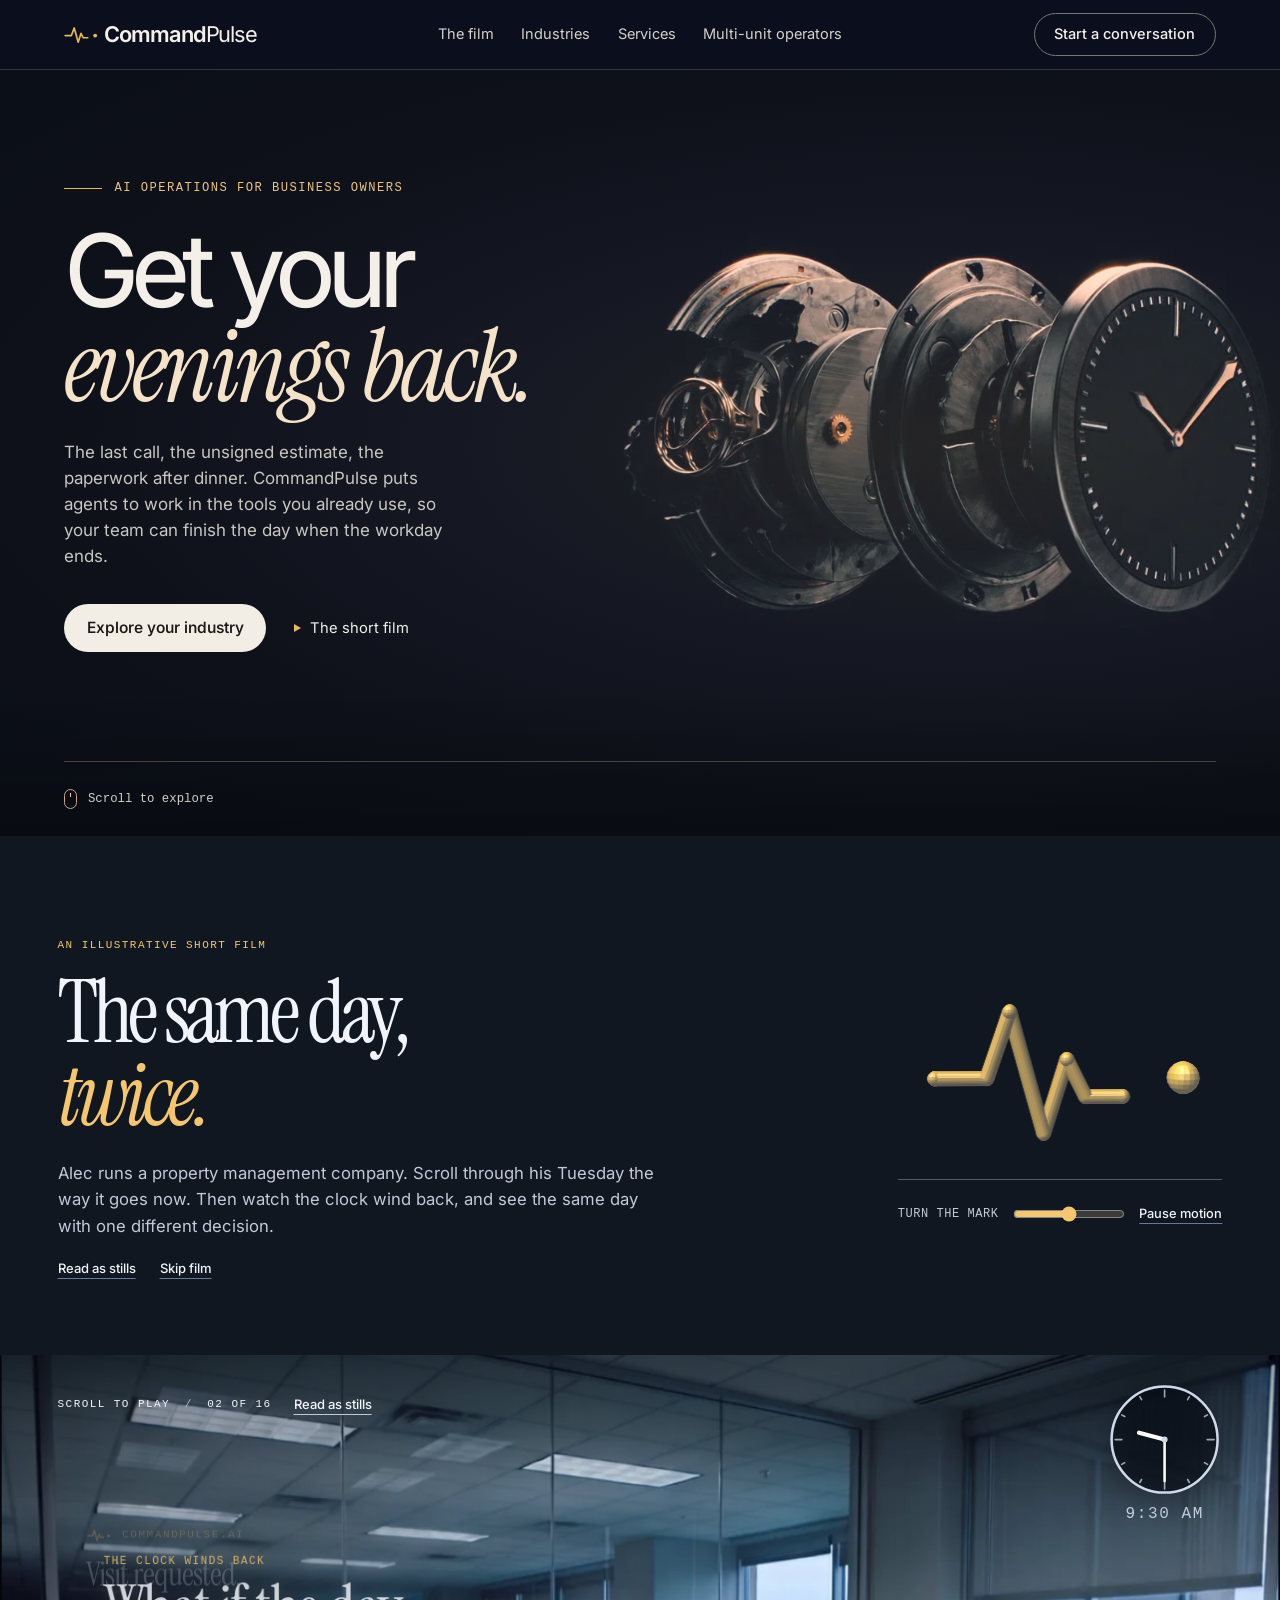
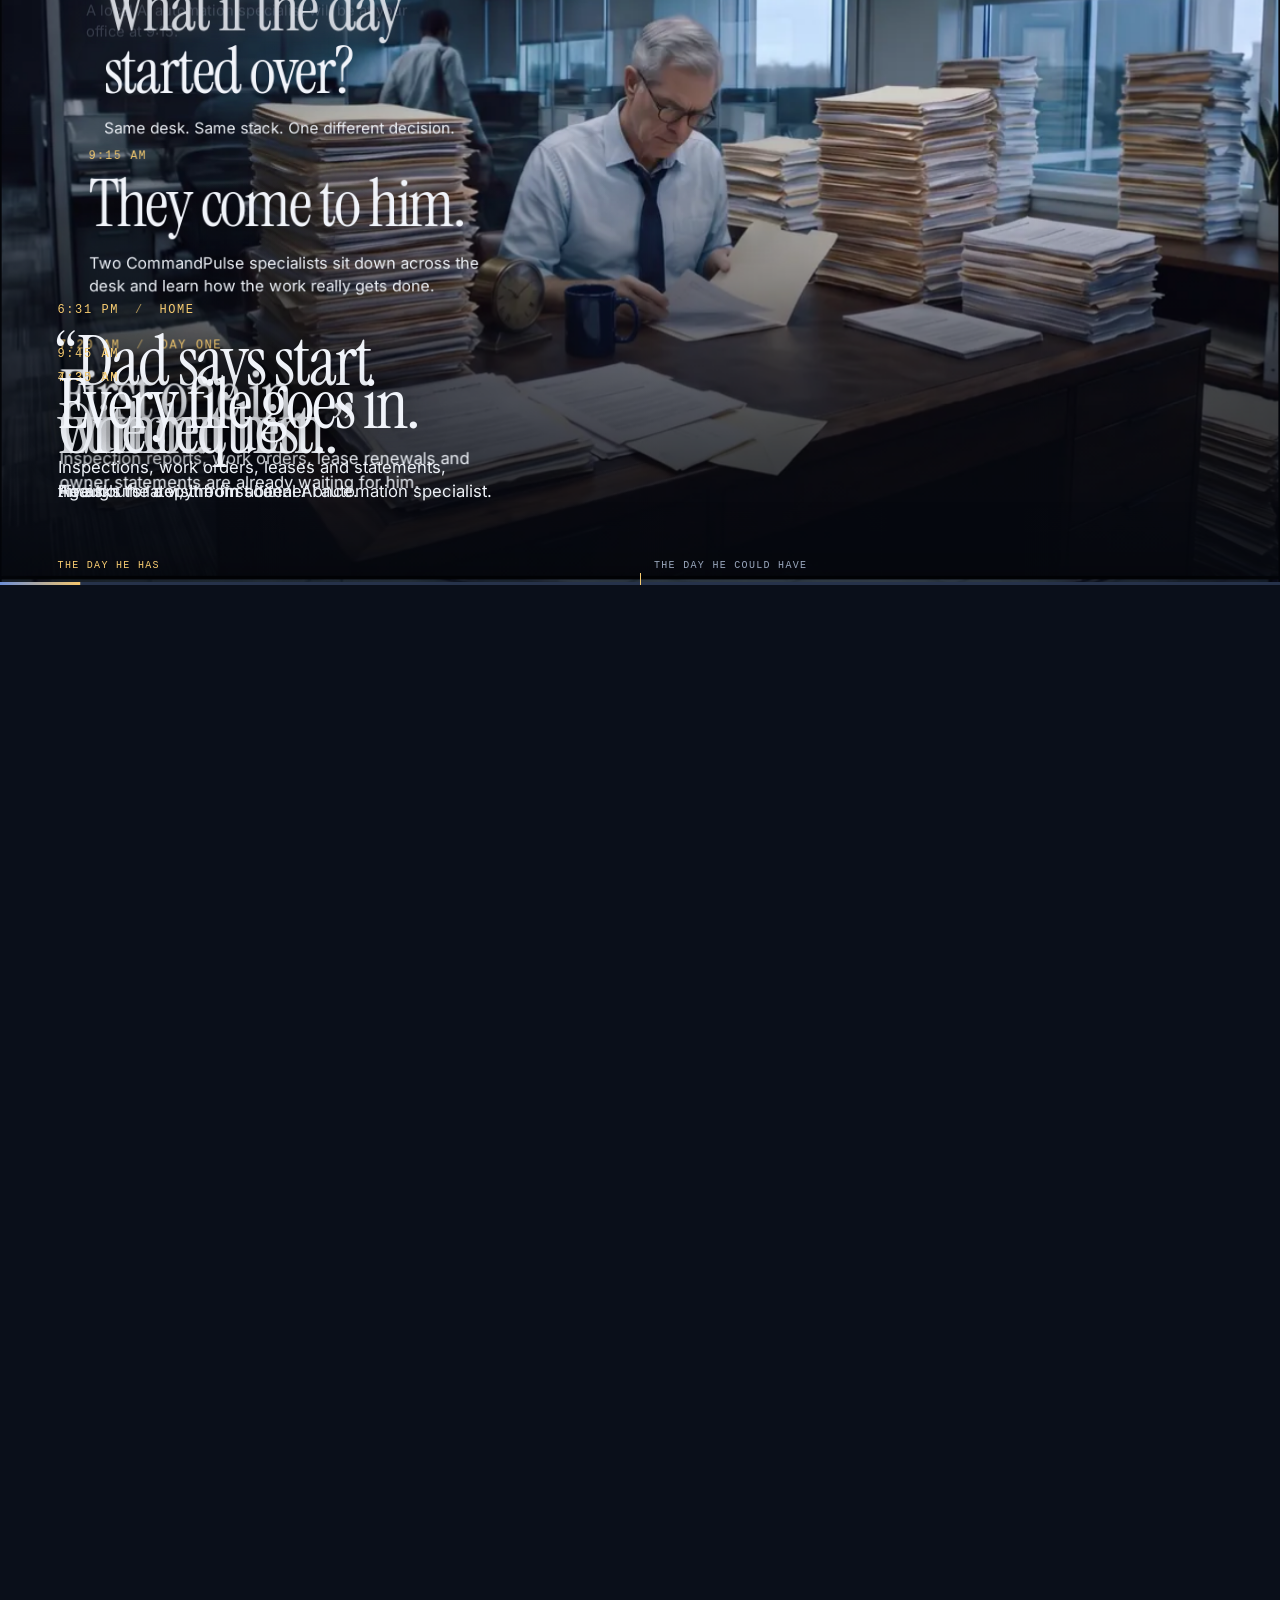
==== commit 16a3f4ee: "Add the request-a-visit form to the contact section The form posts to the CommandPulse lead service " ====
--- a/index.html
+++ b/index.html
@@ -652,9 +652,25 @@
       <p class="small-label"><span class="copper-rule"></span> Plan a first workflow</p>
       <h2 id="closing-title">Where does your<br><em>workday run over?</em></h2>
       <p>Bring us one task that follows you home. We’ll map the handoffs, find the part your team can automate, and agree on a way to measure the difference.</p>
-      <a class="btn light-btn" id="contact-email" href="mailto:hello@commandpulse.ai?subject=Let%E2%80%99s%20map%20a%20workflow">Email CommandPulse</a>
-      <span class="contact-address">hello@commandpulse.ai</span>
-    </div>
+      <span class="contact-address">Or email <a href="mailto:hello@commandpulse.ai?subject=Let%E2%80%99s%20map%20a%20workflow" id="contact-email">hello@commandpulse.ai</a></span>
+    </div>
+    <form class="wrap lead-form" id="lead-form" action="https://commandpulse-leads.snapdragon-pediatrician.workers.dev/lead" method="post" novalidate aria-labelledby="lead-form-title">
+      <h3 id="lead-form-title">Request an AI automation visit</h3>
+      <p class="lead-form-note">A local specialist comes to you. Fields marked * are needed.</p>
+      <div class="lead-grid">
+        <label>Name *<input name="name" type="text" autocomplete="name" required maxlength="120"></label>
+        <label>Company<input name="company" type="text" autocomplete="organization" maxlength="160"></label>
+        <label>Email *<input name="email" type="email" autocomplete="email" required maxlength="200"></label>
+        <label>Phone<input name="phone" type="tel" autocomplete="tel" maxlength="40"></label>
+        <label>Industry<select name="industry"><option value="">Choose one</option><option>Property management</option><option>HVAC</option><option>Roofing</option><option>General contracting</option><option>Public adjusting</option><option>Trucking</option><option>Dance studio</option><option>Nightclub or venue</option><option>Multi-unit operator</option><option>Other</option></select></label>
+        <label>City or ZIP<input name="location" type="text" autocomplete="postal-code" maxlength="120"></label>
+        <label class="lead-wide">What task follows you home?<textarea name="message" rows="3" maxlength="3000"></textarea></label>
+        <label class="lead-trap" aria-hidden="true">Website<input name="website" type="text" tabindex="-1" autocomplete="off"></label>
+      </div>
+      <button class="btn light-btn" type="submit">Request a visit</button>
+      <p class="lead-status" role="status" aria-live="polite"></p>
+      <noscript><p class="lead-form-note">This form needs JavaScript. Please email hello@commandpulse.ai instead.</p></noscript>
+    </form>
   </section>
 </main>
 <footer class="page-foot">
--- a/site.css
+++ b/site.css
@@ -158,3 +158,29 @@
  .mobile-links a { padding:.6rem 0; }
 }
 @media (max-width:700px) { .operator-grid { grid-template-columns:minmax(0,1fr); } }
+
+/* lead form */
+.contact-address a { color:inherit; }
+.lead-form { margin-top:0; padding:clamp(1.3rem,2.4vw,2.2rem); background:rgba(11,15,24,.9); border:1px solid #3a4560; border-top:3px solid var(--copper); backdrop-filter:blur(10px); }
+.lead-form h3 { margin:0; font:400 clamp(1.7rem,2.3vw,2.4rem)/1.05 var(--serif); letter-spacing:-.03em; }
+.lead-form-note { margin:.5rem 0 1.1rem; color:#c9c3ba; font-size:.9rem; }
+.lead-grid { display:grid; grid-template-columns:repeat(2,minmax(0,1fr)); gap:.9rem 1rem; margin-bottom:1.2rem; }
+.lead-grid label { display:grid; gap:.35rem; color:#d7d0c8; font:500 .74rem/1.3 var(--mono); letter-spacing:.08em; text-transform:uppercase; }
+.lead-wide { grid-column:1/-1; }
+.lead-grid input,.lead-grid select,.lead-grid textarea { width:100%; box-sizing:border-box; min-height:2.9rem; padding:.65rem .75rem; border:1px solid #4a5674; border-radius:3px; background:#0d1220; color:var(--ink); font:400 1rem/1.4 var(--sans); letter-spacing:normal; text-transform:none; }
+.lead-grid textarea { resize:vertical; }
+.lead-grid input:focus-visible,.lead-grid select:focus-visible,.lead-grid textarea:focus-visible { outline:2px solid var(--copper); outline-offset:1px; border-color:var(--copper); }
+.lead-grid [aria-invalid="true"] { border-color:#ff8f7a; }
+.lead-trap { position:absolute !important; left:-200vw; width:1px; height:1px; overflow:hidden; }
+.lead-form button { border:0; cursor:pointer; font-family:inherit; }
+.lead-form button[disabled] { opacity:.6; cursor:progress; }
+.lead-status { margin:.9rem 0 0; min-height:1.4em; font-size:.98rem; color:#ffd7ba; }
+.lead-form[data-sent] .lead-grid,.lead-form[data-sent] button,.lead-form[data-sent] .lead-form-note { display:none; }
+.lead-form[data-sent] .lead-status { color:#9be7b9; font-size:1.15rem; }
+@media (min-width:961px) {
+  .closing { grid-template-columns:minmax(0,1fr) minmax(0,1fr); align-items:center; padding-block:4rem; }
+  .closing .closing-content { width:auto; margin:0 0 0 max(clamp(20px,4.5vw,80px), calc((100vw - 1296px) / 2)); padding-block:1rem; }
+  .closing .lead-form { width:auto; margin:0 max(clamp(20px,4.5vw,80px), calc((100vw - 1296px) / 2)) 0 2rem; }
+}
+@media (max-width:960px) { .lead-form { margin-bottom:3rem; } }
+@media (max-width:520px) { .lead-grid { grid-template-columns:1fr; } }
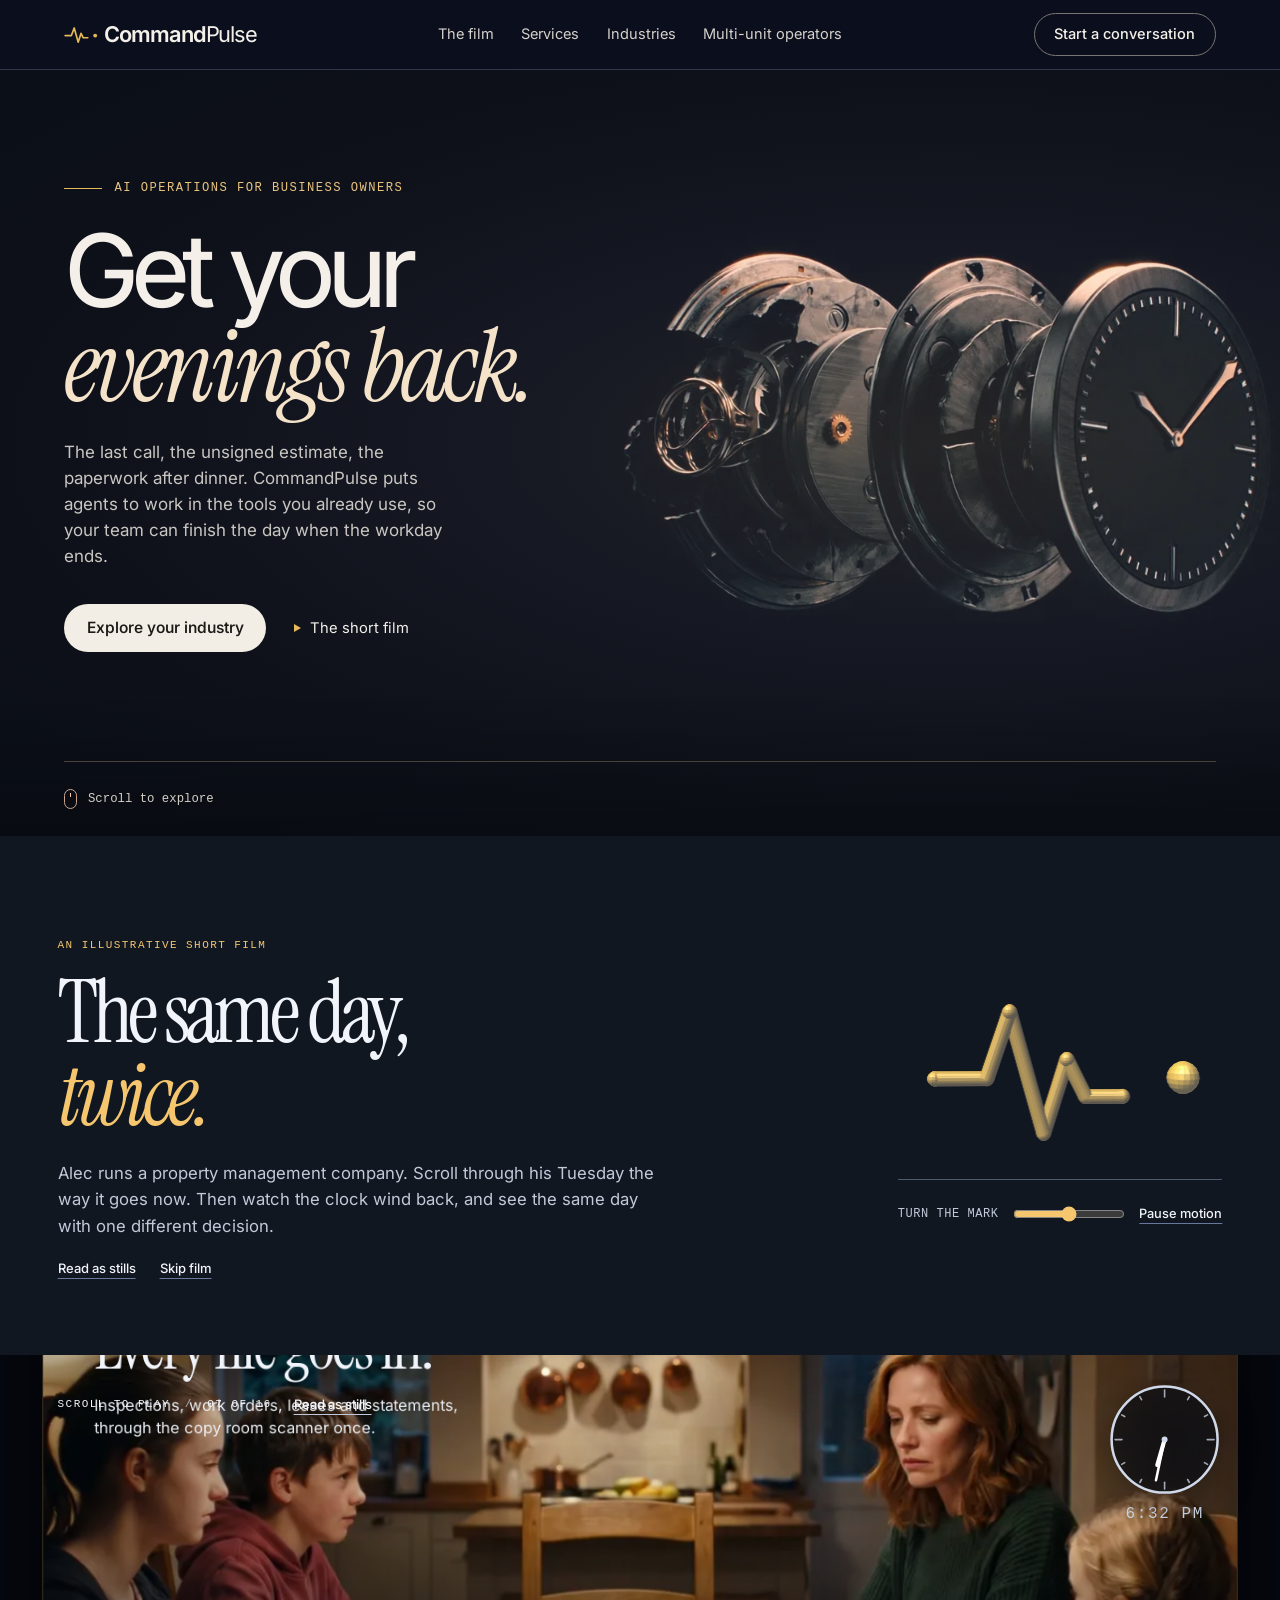
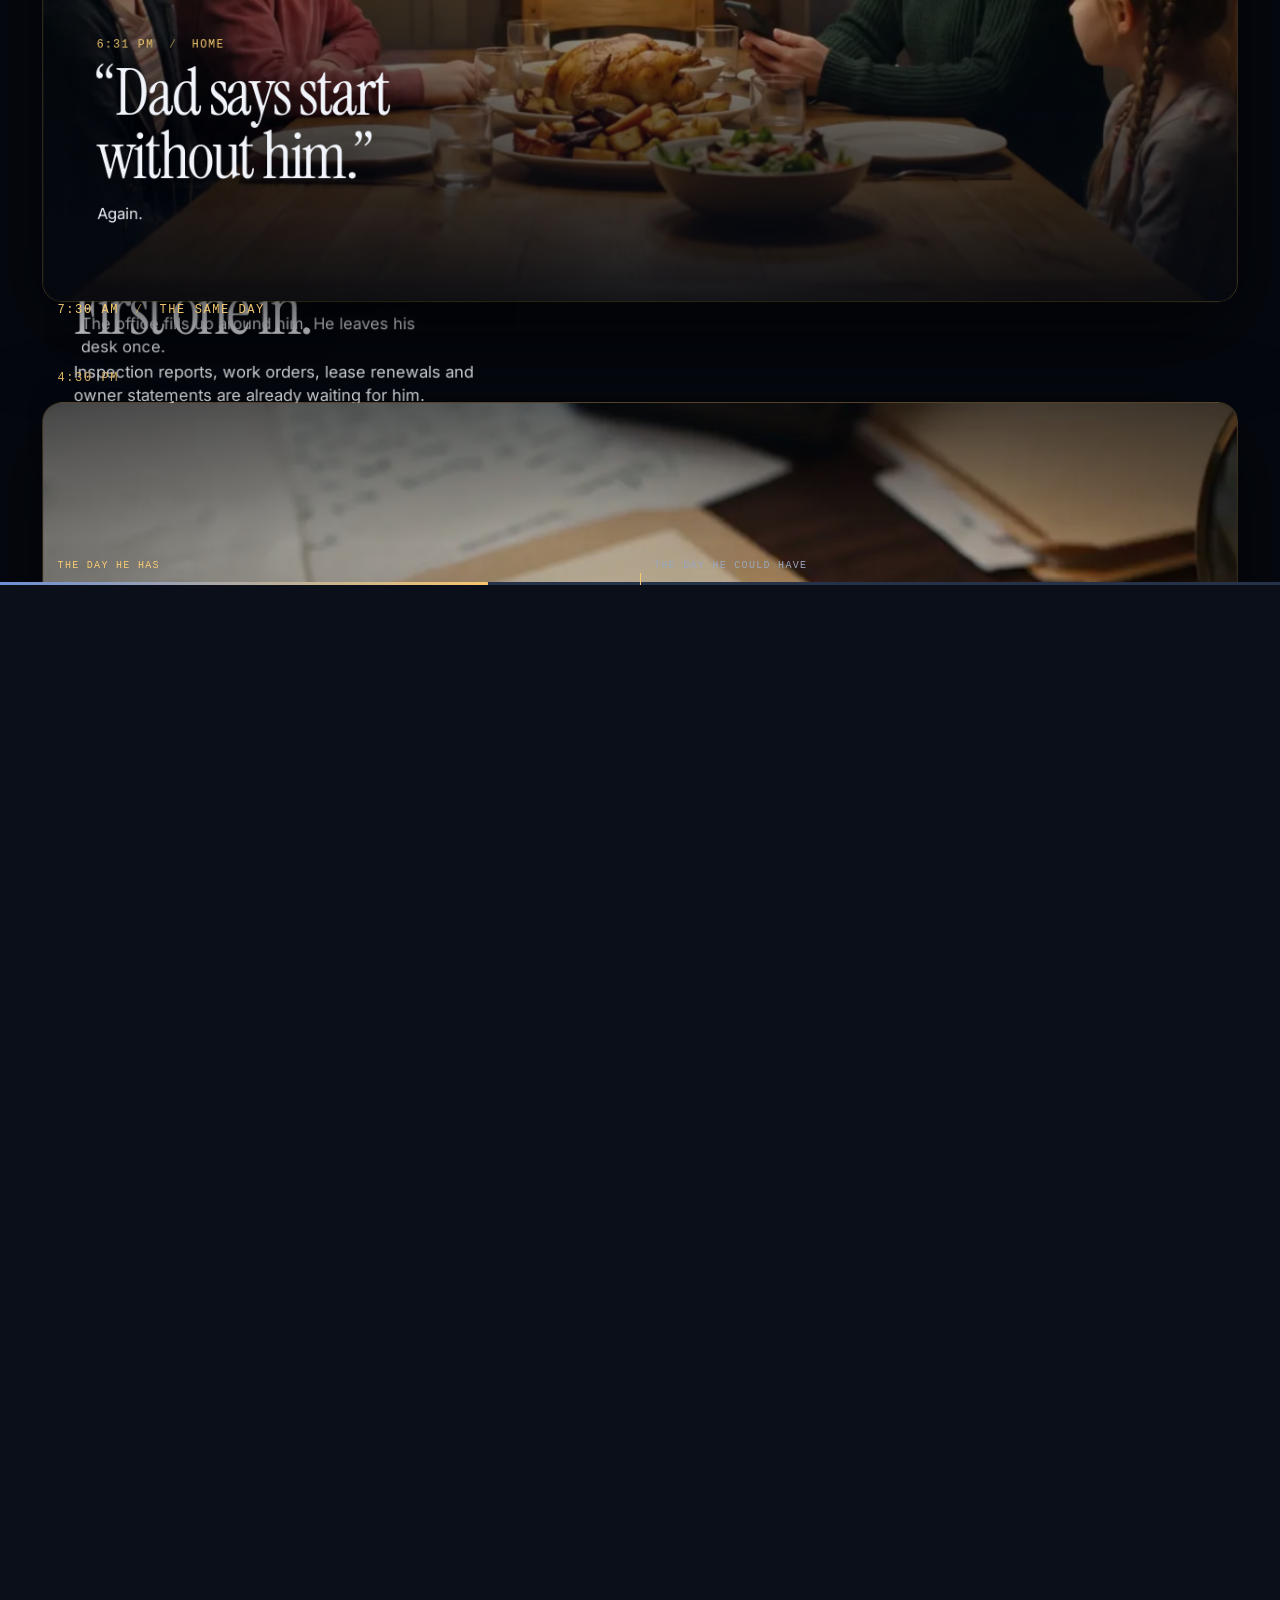
==== commit ea741993: "Put services first and rebuild industries as a clock and sliding timecards Services now come before " ====
--- a/index.html
+++ b/index.html
@@ -28,12 +28,12 @@
   <div class="wrap mast-inner">
     <a class="wordmark" href="#top" aria-label="CommandPulse home"><img src="assets/mark.svg" alt="" width="35" height="35"><span>Command<span class="wordmark-light">Pulse</span></span></a>
     <nav class="mast-links" aria-label="Main navigation">
-      <a href="#film">The film</a><a href="#industries">Industries</a><a href="#services">Services</a><a href="multi-unit/index.html">Multi-unit operators</a>
+      <a href="#film">The film</a><a href="#services">Services</a><a href="#industries">Industries</a><a href="multi-unit/index.html">Multi-unit operators</a>
     </nav>
     <a href="#contact" class="mast-contact"><span class="desktop-label">Start a conversation</span><span class="mobile-label">Let’s talk</span></a>
     <button class="menu-trigger" aria-label="Open navigation" aria-controls="mobile-links" aria-expanded="false" hidden><i></i><i></i></button>
   </div>
-  <nav class="mobile-links" id="mobile-links" aria-label="Mobile navigation" hidden><a href="#film">The film</a><a href="#industries">Industries</a><a href="#services">Services</a><a href="multi-unit/index.html">Multi-unit operators</a></nav>
+  <nav class="mobile-links" id="mobile-links" aria-label="Mobile navigation" hidden><a href="#film">The film</a><a href="#services">Services</a><a href="#industries">Industries</a><a href="multi-unit/index.html">Multi-unit operators</a></nav>
 </header>
 <main id="top">
   <section class="opening" aria-labelledby="opening-title">
@@ -205,341 +205,6 @@
   <div id="film-end" tabindex="-1" aria-label="End of film"></div>
 </section>
 
-<section id="industries" class="industries" aria-labelledby="industries-heading">
-  <div class="wrap industries-wrap">
-    <header class="industries-heading">
-      <h2 id="industries-heading">Find your <em>industry.</em></h2>
-      <p>Choose a business and follow a task from the first request to the person who makes the call. Each scenario is illustrative.</p>
-    </header>
-    <div class="industries-explorer">
-      <nav class="industry-list" aria-label="Choose your industry">
-          <a href="#industry-hvac" aria-current="location"><span>HVAC</span><span aria-hidden="true" class="industry-link-arrow"></span></a>
-          <a href="#industry-property-management"><span>Property management</span><span aria-hidden="true" class="industry-link-arrow"></span></a>
-          <a href="#industry-roofing"><span>Roofing contractor</span><span aria-hidden="true" class="industry-link-arrow"></span></a>
-          <a href="#industry-general-contracting"><span>General contractor</span><span aria-hidden="true" class="industry-link-arrow"></span></a>
-          <a href="#industry-public-adjusting"><span>Public adjuster</span><span aria-hidden="true" class="industry-link-arrow"></span></a>
-          <a href="#industry-trucking"><span>Trucking company</span><span aria-hidden="true" class="industry-link-arrow"></span></a>
-          <a href="#industry-nightclub"><span>Nightclub</span><span aria-hidden="true" class="industry-link-arrow"></span></a>
-          <a href="#industry-dance-studio"><span>Dance studio</span><span aria-hidden="true" class="industry-link-arrow"></span></a>
-      </nav>
-      <div class="industry-stories">
-        <article id="industry-hvac" class="industry-case" aria-labelledby="industry-title-hvac">
-          <div class="industry-case-heading"><div class="case-intro-copy">
-            <p class="industry-sector">HVAC</p>
-            <h3 id="industry-title-hvac">The 6:12 no-cool call.</h3>
-            <p class="industry-scene">The dispatcher has left for the day. A homeowner calls because the air is blowing warm.</p>
-          </div><img class="industry-photo" src="assets/industries/hvac.webp" loading="lazy" width="800" height="600" alt=""></div>
-          <div class="industry-workflow" aria-label="HVAC workflow">
-            <section class="industry-stage" data-stage="0">
-              <h4>Intake</h4>
-              <p class="industry-step-copy">An after-hours intake collects the callback number, service address and symptoms, then checks the address against the service area.</p>
-              <dl class="industry-record">
-                <dt>Service request</dt>
-                <dd>6:12 PM · Warm air · Address verified</dd>
-              </dl>
-            </section>
-            <section class="industry-stage" data-stage="1">
-              <h4>Prepared work</h4>
-              <p class="industry-step-copy">The job card reaches the on-call technician with the homeowner’s details and the next available visit window.</p>
-              <dl class="industry-record">
-                <dt>Dispatch queue</dt>
-                <dd>Callback requested · 7–8 PM window available</dd>
-              </dl>
-            </section>
-            <section class="industry-stage" data-stage="2">
-              <h4>Human decision</h4>
-              <p class="industry-step-copy">The technician accepts the job before the homeowner receives a confirmed arrival window.</p>
-              <dl class="industry-record">
-                <dt>Visit status</dt>
-                <dd>On-call technician accepted · 7–8 PM confirmed</dd>
-              </dl>
-            </section>
-          </div>
-          <div class="industry-outcomes">
-            <div><h4>Time back</h4><p>The owner can finish dinner without relaying messages between the homeowner and the technician.</p></div>
-            <div><h4>What to measure</h4><p>Owner interruptions per on-call shift.</p></div>
-          </div>
-          <details class="more-uses"><summary>More ways to help an HVAC team</summary><dl><div><dt>Service agreements</dt><dd>Group expiring maintenance plans by service area and prepare renewal reminders, so the office can fill open slots without sorting a spreadsheet.</dd></div><div><dt>Open estimates</dt><dd>Flag unsigned replacement quotes and draft a follow-up with the estimator’s options, so promising jobs don’t disappear into an inbox.</dd></div></dl></details>
-          <a class="case-contact" href="mailto:hello@commandpulse.ai?subject=Let%E2%80%99s%20map%20a%20workflow%20for%20HVAC">Discuss this workflow</a>
-        </article>
-        <article id="industry-property-management" class="industry-case" aria-labelledby="industry-title-property-management">
-          <div class="industry-case-heading"><div class="case-intro-copy">
-            <p class="industry-sector">Property management</p>
-            <h3 id="industry-title-property-management">“Can we check in early?”</h3>
-            <p class="industry-scene">At 2:15 on Saturday, a family asks to enter a Seagrove cottage. The cleaner has just found a broken patio latch.</p>
-          </div><img class="industry-photo" src="assets/industries/property-management.webp" loading="lazy" width="800" height="600" alt=""></div>
-          <div class="industry-workflow" aria-label="Property management workflow">
-            <section class="industry-stage" data-stage="0">
-              <h4>Intake</h4>
-              <p class="industry-step-copy">The guest’s request lands on the cottage’s turnover card alongside the cleaner’s photo and the planned check-in time.</p>
-              <dl class="industry-record">
-                <dt>Seagrove cottage</dt>
-                <dd>Early entry requested · Patio latch photo attached</dd>
-              </dl>
-            </section>
-            <section class="industry-stage" data-stage="1">
-              <h4>Prepared work</h4>
-              <p class="industry-step-copy">The manager gets the vendor’s arrival estimate, the inspector’s checklist and a guest update ready to send.</p>
-              <dl class="industry-record">
-                <dt>Turnover brief</dt>
-                <dd>Vendor due 3 PM · Arrival instructions on hold</dd>
-              </dl>
-            </section>
-            <section class="industry-stage" data-stage="2">
-              <h4>Human decision</h4>
-              <p class="industry-step-copy">The manager authorizes the repair. After the inspector signs off, the manager releases arrival instructions to the family.</p>
-              <dl class="industry-record">
-                <dt>Guest handoff</dt>
-                <dd>Latch repaired · Inspection complete · Entry approved</dd>
-              </dl>
-            </section>
-          </div>
-          <div class="industry-outcomes">
-            <div><h4>Time back</h4><p>The manager can answer the family without calling the cleaner, the vendor and the inspector separately.</p></div>
-            <div><h4>What to measure</h4><p>Manager calls per Saturday turnover.</p></div>
-          </div>
-          <details class="more-uses"><summary>More ways to help a property manager</summary><dl><div><dt>Owner updates</dt><dd>Build a property-by-property weekly draft from completed work orders, inspection photos and approved charges. The manager adds context before owners receive it.</dd></div><div><dt>Recurring guest questions</dt><dd>Draw parking, pool and beach-access instructions from the approved guide for that specific home, so staff can answer accurately between turnovers.</dd></div></dl></details>
-          <a class="case-contact" href="mailto:hello@commandpulse.ai?subject=Let%E2%80%99s%20map%20a%20workflow%20for%20property%20management">Discuss this workflow</a>
-        </article>
-        <article id="industry-roofing" class="industry-case" aria-labelledby="industry-title-roofing">
-          <div class="industry-case-heading"><div class="case-intro-copy">
-            <p class="industry-sector">Roofing contractor</p>
-            <h3 id="industry-title-roofing">From the driveway to a draft estimate.</h3>
-            <p class="industry-scene">The estimator finishes a roof inspection with photos, a voice note and one missing measurement.</p>
-          </div><img class="industry-photo" src="assets/industries/roofing.webp" loading="lazy" width="800" height="600" alt=""></div>
-          <div class="industry-workflow" aria-label="Roofing contractor workflow">
-            <section class="industry-stage" data-stage="0">
-              <h4>Intake</h4>
-              <p class="industry-step-copy">The estimator attaches roof-plane photos and dictates the inspection notes before leaving the driveway.</p>
-              <dl class="industry-record">
-                <dt>Inspection file</dt>
-                <dd>Front slope · Rear slope · Porch detail</dd>
-              </dl>
-            </section>
-            <section class="industry-stage" data-stage="1">
-              <h4>Prepared work</h4>
-              <p class="industry-step-copy">The job folder groups photos by slope and builds a proposal draft from the company’s line items. The missing porch measurement stays open.</p>
-              <dl class="industry-record">
-                <dt>Estimate draft</dt>
-                <dd>Rear porch measurement required · Pricing pending</dd>
-              </dl>
-            </section>
-            <section class="industry-stage" data-stage="2">
-              <h4>Human decision</h4>
-              <p class="industry-step-copy">The estimator verifies the measurement, checks the scope and price, and approves the proposal for the homeowner.</p>
-              <dl class="industry-record">
-                <dt>Proposal record</dt>
-                <dd>Scope checked · Price approved · Ready to send</dd>
-              </dl>
-            </section>
-          </div>
-          <div class="industry-outcomes">
-            <div><h4>Time back</h4><p>Field notes reach the proposal while the inspection is fresh, leaving less paperwork for the kitchen table.</p></div>
-            <div><h4>What to measure</h4><p>Evening desk minutes per estimate.</p></div>
-          </div>
-          <details class="more-uses"><summary>More ways to help a roofing team</summary><dl><div><dt>Crew handoff</dt><dd>Put the signed scope, material selection and annotated photos in one mobile job packet so the foreman can check a detail from the roof.</dd></div><div><dt>Closeout packets</dt><dd>Collect completion photos and warranty paperwork into a customer handoff, with a missing-item list before the final bill goes out.</dd></div></dl></details>
-          <a class="case-contact" href="mailto:hello@commandpulse.ai?subject=Let%E2%80%99s%20map%20a%20workflow%20for%20Roofing%20contractor">Discuss this workflow</a>
-        </article>
-        <article id="industry-general-contracting" class="industry-case" aria-labelledby="industry-title-general-contracting">
-          <div class="industry-case-heading"><div class="case-intro-copy">
-            <p class="industry-sector">General contractor</p>
-            <h3 id="industry-title-general-contracting">A different tile, before the installer arrives.</h3>
-            <p class="industry-scene">The owner texts a new backsplash selection while the kitchen crew is preparing for installation.</p>
-          </div><img class="industry-photo" src="assets/industries/general-contracting.webp" loading="lazy" width="800" height="600" alt=""></div>
-          <div class="industry-workflow" aria-label="General contractor workflow">
-            <section class="industry-stage" data-stage="0">
-              <h4>Intake</h4>
-              <p class="industry-step-copy">The selection and the original specification land together in the kitchen project file.</p>
-              <dl class="industry-record">
-                <dt>Change request</dt>
-                <dd>Kitchen backsplash · Alternate tile selected</dd>
-              </dl>
-            </section>
-            <section class="industry-stage" data-stage="1">
-              <h4>Prepared work</h4>
-              <p class="industry-step-copy">The request gathers the supplier quote, lead time and installer’s availability into a draft change order.</p>
-              <dl class="industry-record">
-                <dt>Change order 07</dt>
-                <dd>Quote attached · Two-day schedule impact to verify</dd>
-              </dl>
-            </section>
-            <section class="industry-stage" data-stage="2">
-              <h4>Human decision</h4>
-              <p class="industry-step-copy">The project manager confirms the cost and timing. Once the owner signs, the crew receives the revised instruction.</p>
-              <dl class="industry-record">
-                <dt>Crew handoff</dt>
-                <dd>Owner signature recorded · New finish issued</dd>
-              </dl>
-            </section>
-          </div>
-          <div class="industry-outcomes">
-            <div><h4>Time back</h4><p>The superintendent gets one approved instruction. The project manager can close the day without retracing a text thread.</p></div>
-            <div><h4>What to measure</h4><p>Follow-ups per signed change order.</p></div>
-          </div>
-          <details class="more-uses"><summary>More ways to help a general contractor</summary><dl><div><dt>Submittals</dt><dd>Track who owes a drawing, a sample or a decision and flag missing pieces before the next coordination meeting.</dd></div><div><dt>Daily reports</dt><dd>Turn the superintendent’s field notes and progress photos into a draft daily log that the project manager can review before heading home.</dd></div></dl></details>
-          <a class="case-contact" href="mailto:hello@commandpulse.ai?subject=Let%E2%80%99s%20map%20a%20workflow%20for%20General%20contractor">Discuss this workflow</a>
-        </article>
-        <article id="industry-public-adjusting" class="industry-case" aria-labelledby="industry-title-public-adjusting">
-          <div class="industry-case-heading"><div class="case-intro-copy">
-            <p class="industry-sector">Public adjuster</p>
-            <h3 id="industry-title-public-adjusting">A claim file ready for review.</h3>
-            <p class="industry-scene">After a kitchen leak, a policyholder uploads room photos and two repair receipts to the adjuster’s intake workspace.</p>
-          </div><img class="industry-photo" src="assets/industries/public-adjusting.webp" loading="lazy" width="800" height="600" alt=""></div>
-          <div class="industry-workflow" aria-label="Public adjuster workflow">
-            <section class="industry-stage" data-stage="0">
-              <h4>Intake</h4>
-              <p class="industry-step-copy">The intake workspace preserves the original uploads and groups working copies by room and document type.</p>
-              <dl class="industry-record">
-                <dt>Claim file 014</dt>
-                <dd>Kitchen photos · Two receipts received</dd>
-              </dl>
-            </section>
-            <section class="industry-stage" data-stage="1">
-              <h4>Prepared work</h4>
-              <p class="industry-step-copy">The file checklist flags the absent plumber invoice and drafts one request for the adjuster to review.</p>
-              <dl class="industry-record">
-                <dt>Document checklist</dt>
-                <dd>Plumber invoice missing · Request drafted</dd>
-              </dl>
-            </section>
-            <section class="industry-stage" data-stage="2">
-              <h4>Human decision</h4>
-              <p class="industry-step-copy">The adjuster checks the originals, approves the document request and handles valuation, coverage discussions and negotiation personally.</p>
-              <dl class="industry-record">
-                <dt>Adjuster review</dt>
-                <dd>Evidence checked · Invoice request approved</dd>
-              </dl>
-            </section>
-          </div>
-          <div class="industry-outcomes">
-            <div><h4>Time back</h4><p>The adjuster can spend the next call discussing the claim with the policyholder, with the paperwork already organized.</p></div>
-            <div><h4>What to measure</h4><p>Administrative minutes per reviewed file.</p></div>
-          </div>
-          <details class="more-uses"><summary>More ways to help a public adjuster</summary><dl><div><dt>Status requests</dt><dd>Prepare a client update from the adjuster’s approved file notes and outstanding-document list, ready for review after inspections.</dd></div><div><dt>Inspection preparation</dt><dd>Organize room photos, receipts and the client’s questions by loss location so the adjuster can spend the visit examining the property.</dd></div></dl></details>
-          <a class="case-contact" href="mailto:hello@commandpulse.ai?subject=Let%E2%80%99s%20map%20a%20workflow%20for%20Public%20adjuster">Discuss this workflow</a>
-        </article>
-        <article id="industry-trucking" class="industry-case" aria-labelledby="industry-title-trucking">
-          <div class="industry-case-heading"><div class="case-intro-copy">
-            <p class="industry-sector">Trucking company</p>
-            <h3 id="industry-title-trucking">Delivered at 4:40. Ready for billing.</h3>
-            <p class="industry-scene">After unloading, a parked driver uploads a photo of the signed proof of delivery.</p>
-          </div><img class="industry-photo" src="assets/industries/trucking.webp" loading="lazy" width="800" height="600" alt=""></div>
-          <div class="industry-workflow" aria-label="Trucking company workflow">
-            <section class="industry-stage" data-stage="0">
-              <h4>Intake</h4>
-              <p class="industry-step-copy">The delivery document is attached to the load record with the driver’s completion time.</p>
-              <dl class="industry-record">
-                <dt>Load 4178</dt>
-                <dd>Delivery recorded 4:40 PM · Proof uploaded</dd>
-              </dl>
-            </section>
-            <section class="industry-stage" data-stage="1">
-              <h4>Prepared work</h4>
-              <p class="industry-step-copy">The workflow matches the load number against the rate confirmation and flags an unreadable receiver signature for dispatch.</p>
-              <dl class="industry-record">
-                <dt>Billing check</dt>
-                <dd>Load matched · Clearer signature image requested</dd>
-              </dl>
-            </section>
-            <section class="industry-stage" data-stage="2">
-              <h4>Human decision</h4>
-              <p class="industry-step-copy">Dispatch verifies the replacement image. Billing reviews the completed packet and approves the invoice.</p>
-              <dl class="industry-record">
-                <dt>Invoice packet</dt>
-                <dd>Signed proof verified · Rate confirmation attached</dd>
-              </dl>
-            </section>
-          </div>
-          <div class="industry-outcomes">
-            <div><h4>Time back</h4><p>Dispatch can follow up while the delivery is fresh, and billing can pick up one complete packet in the morning.</p></div>
-            <div><h4>What to measure</h4><p>Time from delivery to invoice-ready packet.</p></div>
-          </div>
-          <details class="more-uses"><summary>More ways to help a trucking company</summary><dl><div><dt>Appointment changes</dt><dd>Match a new dock appointment to the right load and flag conflicts for dispatch before a driver is promised a new time.</dd></div><div><dt>Accessorial paperwork</dt><dd>Pair signed detention records and receipts with the load terms so billing can verify the charge without calling the driver again.</dd></div></dl></details>
-          <a class="case-contact" href="mailto:hello@commandpulse.ai?subject=Let%E2%80%99s%20map%20a%20workflow%20for%20Trucking%20company">Discuss this workflow</a>
-        </article>
-        <article id="industry-nightclub" class="industry-case" aria-labelledby="industry-title-nightclub">
-          <div class="industry-case-heading"><div class="case-intro-copy">
-            <p class="industry-sector">Nightclub</p>
-            <h3 id="industry-title-nightclub">The table for eight, before doors.</h3>
-            <p class="industry-scene">A birthday group asks about a Saturday table by direct message while the host is setting up the room.</p>
-          </div><img class="industry-photo" src="assets/industries/nightclub.webp" loading="lazy" width="800" height="600" alt=""></div>
-          <div class="industry-workflow" aria-label="Nightclub workflow">
-            <section class="industry-stage" data-stage="0">
-              <h4>Intake</h4>
-              <p class="industry-step-copy">The booking flow collects the party size, preferred arrival time and contact details in one reservation request.</p>
-              <dl class="industry-record">
-                <dt>Saturday request</dt>
-                <dd>Party of eight · 10:30 PM arrival</dd>
-              </dl>
-            </section>
-            <section class="industry-stage" data-stage="1">
-              <h4>Prepared work</h4>
-              <p class="industry-step-copy">The host sees an available table, the venue’s deposit terms and the matching payment link together.</p>
-              <dl class="industry-record">
-                <dt>Host queue</dt>
-                <dd>Table 12 available · Deposit link ready</dd>
-              </dl>
-            </section>
-            <section class="industry-stage" data-stage="2">
-              <h4>Human decision</h4>
-              <p class="industry-step-copy">The host confirms the table once the deposit clears. The door team sees the group on the same reservation list.</p>
-              <dl class="industry-record">
-                <dt>Door list</dt>
-                <dd>Table 12 confirmed · Eight guests · Deposit received</dd>
-              </dl>
-            </section>
-          </div>
-          <div class="industry-outcomes">
-            <div><h4>Time back</h4><p>The host can welcome the group on arrival instead of piecing together messages at the door.</p></div>
-            <div><h4>What to measure</h4><p>Messages per confirmed table reservation.</p></div>
-          </div>
-          <details class="more-uses"><summary>More ways to help a nightclub</summary><dl><div><dt>Event pages</dt><dd>Publish approved set times, ticket tiers and table packages in one place so promoters and hosts give guests the same details.</dd></div><div><dt>Repeat bookings</dt><dd>Prepare opt-in invitations for guests interested in a particular DJ or event series. The promoter reviews the audience and offer before they go out.</dd></div></dl></details>
-          <a class="case-contact" href="mailto:hello@commandpulse.ai?subject=Let%E2%80%99s%20map%20a%20workflow%20for%20Nightclub">Discuss this workflow</a>
-        </article>
-        <article id="industry-dance-studio" class="industry-case" aria-labelledby="industry-title-dance-studio">
-          <div class="industry-case-heading"><div class="case-intro-copy">
-            <p class="industry-sector">Dance studio</p>
-            <h3 id="industry-title-dance-studio">The waitlist moves while class goes on.</h3>
-            <p class="industry-scene">A parent cancels a seat in Tuesday beginner hip-hop while the director is teaching.</p>
-          </div><img class="industry-photo" src="assets/industries/dance-studio.webp" loading="lazy" width="800" height="600" alt=""></div>
-          <div class="industry-workflow" aria-label="Dance studio workflow">
-            <section class="industry-stage" data-stage="0">
-              <h4>Intake</h4>
-              <p class="industry-step-copy">The cancellation opens one place on the roster and identifies the next eligible family on the waitlist.</p>
-              <dl class="industry-record">
-                <dt>Tuesday hip-hop</dt>
-                <dd>One seat open · First eligible family located</dd>
-              </dl>
-            </section>
-            <section class="industry-stage" data-stage="1">
-              <h4>Prepared work</h4>
-              <p class="industry-step-copy">The family receives a timed offer. The parent asks if this class suits a first-time dancer, so the system holds the seat for an instructor’s review.</p>
-              <dl class="industry-record">
-                <dt>Waitlist offer</dt>
-                <dd>One place held · Offer expires at 4:15 PM</dd>
-              </dl>
-            </section>
-            <section class="industry-stage" data-stage="2">
-              <h4>Human decision</h4>
-              <p class="industry-step-copy">Between classes, the instructor confirms that beginners can join this week. The parent accepts, the roster updates and the arrival instructions go out.</p>
-              <dl class="industry-record">
-                <dt>Class roster</dt>
-                <dd>Placement approved · Place accepted · Roster updated</dd>
-              </dl>
-            </section>
-          </div>
-          <div class="industry-outcomes">
-            <div><h4>Time back</h4><p>The director can finish teaching without stepping into the hallway to call families one at a time.</p></div>
-            <div><h4>What to measure</h4><p>Front-desk minutes per filled opening.</p></div>
-          </div>
-          <details class="more-uses"><summary>More ways to help a dance studio</summary><dl><div><dt>Trial classes</dt><dd>Offer available trial slots by age and experience, then send the family the dress code and arrival details after registration.</dd></div><div><dt>Recital week</dt><dd>Build class-specific costume and call-time reminders from the director’s final schedule, so families get the details for their own dancer.</dd></div></dl></details>
-          <a class="case-contact" href="mailto:hello@commandpulse.ai?subject=Let%E2%80%99s%20map%20a%20workflow%20for%20Dance%20studio">Discuss this workflow</a>
-        </article>
-      </div>
-    </div>
-  </div>
-</section>
-
 <section id="services" class="svc" aria-labelledby="svc-title">
   <div class="wrap svc-layout">
     <header class="svc-intro">
@@ -627,6 +292,242 @@
   </div>
 </section>
 
+<section id="industries" class="ind" aria-labelledby="industries-heading">
+  <div class="ind-dial" aria-hidden="true">
+    <div class="ind-dial-stage">
+      <div class="wrap ind-dial-head">
+        <p class="small-label"><span class="copper-rule"></span> Industries we work with</p>
+        <p class="ind-dial-title">Time back, <em>around the clock.</em></p>
+      </div>
+      <div class="ind-wheel"><svg class="ind-face" viewBox="-100 -100 200 200"></svg><div class="ind-orbit"></div></div>
+      <svg class="ind-hand" viewBox="0 0 20 26"><path d="M10 26 1 2h18z"/></svg>
+      <div class="ind-readout"><p class="ind-readout-count"></p><p class="ind-readout-name"></p><p class="ind-readout-label">Time back</p><p class="ind-readout-back"></p></div>
+    </div>
+  </div>
+
+  <div class="ind-slider">
+    <div class="ind-slider-stage">
+      <header class="wrap ind-head">
+        <h2 id="industries-heading">Find your <em>industry.</em></h2>
+        <p>Eight kinds of business, one task each. Open a timecard to see where the hours come back and where the money is saved. Each scenario is illustrative.</p>
+      </header>
+      <div class="ind-viewport">
+        <ol class="ind-track">
+          <li class="ind-card" id="industry-property-management" data-form="Property management">
+            <img src="assets/industries/property-management.webp" alt="A property manager at his desk reading a note, with tall stacks of files around him." width="990" height="660" loading="lazy">
+            <div class="ind-card-text">
+              <p class="ind-card-sector"><span>01</span> Property management</p>
+              <h3>Owner reports, out before lunch.</h3>
+              <p class="ind-card-back">Reports that used to take the whole day are reviewed and sent in the morning.</p>
+              <button type="button" class="ind-open" hidden>Open the timecard</button>
+            </div>
+            <details class="tc">
+              <summary>Timecard: Property management</summary>
+              <div class="tc-body">
+              <dl class="tc-rows">
+                <div class="tc-row tc-in"><dt>Clock in</dt><dd><p>It’s the first week of the month. Inspection reports, work orders and invoices for every property are stacked on the owner’s desk.</p></dd></div>
+                <div class="tc-row"><dt><span>01</span> Intake</dt><dd><p>Every page goes through the copy room scanner once and is filed under the property it belongs to.</p><p class="tc-record"><b>Scanned files</b> Inspections · Work orders · Invoices · Filed by property</p></dd></div>
+                <div class="tc-row"><dt><span>02</span> Prepared work</dt><dd><p>Each property gets a draft owner summary and a line in one spreadsheet, with anything missing or unusual flagged.</p><p class="tc-record"><b>Owner summaries</b> Drafts prepared · Two items flagged for review</p></dd></div>
+                <div class="tc-row"><dt><span>03</span> Human decision</dt><dd><p>The manager reads each summary, adds context where it’s needed and approves it. Nothing reaches an owner until then.</p><p class="tc-record"><b>Send queue</b> Reviewed · Approved · Ready to send</p></dd></div>
+                <div class="tc-row tc-back"><dt>Time back</dt><dd><p>Reports that used to take the whole day are reviewed and sent in the morning.</p></dd></div>
+                <div class="tc-row tc-money"><dt>Money saved</dt><dd><p>Fewer paid office hours go into assembling reports each month.</p></dd></div>
+                <div class="tc-row"><dt>What to measure</dt><dd><p>Desk hours per monthly owner report.</p></dd></div>
+              </dl>
+              <p class="tc-more-label">More ways to help a property manager</p>
+              <dl class="tc-more"><div><dt>Maintenance requests</dt><dd>Collect the tenant’s photo, the unit and the access notes into one work order, then send the vendor’s quote to the manager for approval.</dd></div><div><dt>Lease renewals</dt><dd>List the leases ending in the next ninety days and draft each renewal offer for the manager to check before it goes out.</dd></div></dl>
+              </div>
+            </details>
+          </li>
+          <li class="ind-card" id="industry-hvac" data-form="HVAC">
+            <img src="assets/industries/hvac.webp" alt="" width="990" height="660" loading="lazy">
+            <div class="ind-card-text">
+              <p class="ind-card-sector"><span>02</span> HVAC</p>
+              <h3>The 6:12 no-cool call.</h3>
+              <p class="ind-card-back">The owner can finish dinner without relaying messages between the homeowner and the technician.</p>
+              <button type="button" class="ind-open" hidden>Open the timecard</button>
+            </div>
+            <details class="tc">
+              <summary>Timecard: HVAC</summary>
+              <div class="tc-body">
+              <dl class="tc-rows">
+                <div class="tc-row tc-in"><dt>Clock in</dt><dd><p>The dispatcher has left for the day. A homeowner calls because the air is blowing warm.</p></dd></div>
+                <div class="tc-row"><dt><span>01</span> Intake</dt><dd><p>An after-hours intake collects the callback number, service address and symptoms, then checks the address against the service area.</p><p class="tc-record"><b>Service request</b> 6:12 PM · Warm air · Address verified</p></dd></div>
+                <div class="tc-row"><dt><span>02</span> Prepared work</dt><dd><p>The job card reaches the on-call technician with the homeowner’s details and the next available visit window.</p><p class="tc-record"><b>Dispatch queue</b> Callback requested · 7–8 PM window available</p></dd></div>
+                <div class="tc-row"><dt><span>03</span> Human decision</dt><dd><p>The technician accepts the job before the homeowner receives a confirmed arrival window.</p><p class="tc-record"><b>Visit status</b> On-call technician accepted · 7–8 PM confirmed</p></dd></div>
+                <div class="tc-row tc-back"><dt>Time back</dt><dd><p>The owner can finish dinner without relaying messages between the homeowner and the technician.</p></dd></div>
+                <div class="tc-row tc-money"><dt>Money saved</dt><dd><p>Fewer after-hours calls are lost to voicemail, and no overtime goes to relaying messages.</p></dd></div>
+                <div class="tc-row"><dt>What to measure</dt><dd><p>Owner interruptions per on-call shift.</p></dd></div>
+              </dl>
+              <p class="tc-more-label">More ways to help an HVAC team</p>
+              <dl class="tc-more"><div><dt>Service agreements</dt><dd>Group expiring maintenance plans by service area and prepare renewal reminders, so the office can fill open slots without sorting a spreadsheet.</dd></div><div><dt>Open estimates</dt><dd>Flag unsigned replacement quotes and draft a follow-up with the estimator’s options, so promising jobs don’t disappear into an inbox.</dd></div></dl>
+              </div>
+            </details>
+          </li>
+          <li class="ind-card" id="industry-roofing" data-form="Roofing">
+            <img src="assets/industries/roofing.webp" alt="" width="990" height="660" loading="lazy">
+            <div class="ind-card-text">
+              <p class="ind-card-sector"><span>03</span> Roofing contractor</p>
+              <h3>From the driveway to a draft estimate.</h3>
+              <p class="ind-card-back">Field notes reach the proposal while the inspection is fresh, leaving less paperwork for the kitchen table.</p>
+              <button type="button" class="ind-open" hidden>Open the timecard</button>
+            </div>
+            <details class="tc">
+              <summary>Timecard: Roofing contractor</summary>
+              <div class="tc-body">
+              <dl class="tc-rows">
+                <div class="tc-row tc-in"><dt>Clock in</dt><dd><p>The estimator finishes a roof inspection with photos, a voice note and one missing measurement.</p></dd></div>
+                <div class="tc-row"><dt><span>01</span> Intake</dt><dd><p>The estimator attaches roof-plane photos and dictates the inspection notes before leaving the driveway.</p><p class="tc-record"><b>Inspection file</b> Front slope · Rear slope · Porch detail</p></dd></div>
+                <div class="tc-row"><dt><span>02</span> Prepared work</dt><dd><p>The job folder groups photos by slope and builds a proposal draft from the company’s line items. The missing porch measurement stays open.</p><p class="tc-record"><b>Estimate draft</b> Rear porch measurement required · Pricing pending</p></dd></div>
+                <div class="tc-row"><dt><span>03</span> Human decision</dt><dd><p>The estimator verifies the measurement, checks the scope and price, and approves the proposal for the homeowner.</p><p class="tc-record"><b>Proposal record</b> Scope checked · Price approved · Ready to send</p></dd></div>
+                <div class="tc-row tc-back"><dt>Time back</dt><dd><p>Field notes reach the proposal while the inspection is fresh, leaving less paperwork for the kitchen table.</p></dd></div>
+                <div class="tc-row tc-money"><dt>Money saved</dt><dd><p>Estimates reach homeowners sooner, with fewer evening hours spent on paperwork.</p></dd></div>
+                <div class="tc-row"><dt>What to measure</dt><dd><p>Evening desk minutes per estimate.</p></dd></div>
+              </dl>
+              <p class="tc-more-label">More ways to help a roofing team</p>
+              <dl class="tc-more"><div><dt>Crew handoff</dt><dd>Put the signed scope, material selection and annotated photos in one mobile job packet so the foreman can check a detail from the roof.</dd></div><div><dt>Closeout packets</dt><dd>Collect completion photos and warranty paperwork into a customer handoff, with a missing-item list before the final bill goes out.</dd></div></dl>
+              </div>
+            </details>
+          </li>
+          <li class="ind-card" id="industry-general-contracting" data-form="General contracting">
+            <img src="assets/industries/general-contracting.webp" alt="" width="990" height="660" loading="lazy">
+            <div class="ind-card-text">
+              <p class="ind-card-sector"><span>04</span> General contractor</p>
+              <h3>A different tile, before the installer arrives.</h3>
+              <p class="ind-card-back">The superintendent gets one approved instruction. The project manager can close the day without retracing a text thread.</p>
+              <button type="button" class="ind-open" hidden>Open the timecard</button>
+            </div>
+            <details class="tc">
+              <summary>Timecard: General contractor</summary>
+              <div class="tc-body">
+              <dl class="tc-rows">
+                <div class="tc-row tc-in"><dt>Clock in</dt><dd><p>The owner texts a new backsplash selection while the kitchen crew is preparing for installation.</p></dd></div>
+                <div class="tc-row"><dt><span>01</span> Intake</dt><dd><p>The selection and the original specification land together in the kitchen project file.</p><p class="tc-record"><b>Change request</b> Kitchen backsplash · Alternate tile selected</p></dd></div>
+                <div class="tc-row"><dt><span>02</span> Prepared work</dt><dd><p>The request gathers the supplier quote, lead time and installer’s availability into a draft change order.</p><p class="tc-record"><b>Change order 07</b> Quote attached · Two-day schedule impact to verify</p></dd></div>
+                <div class="tc-row"><dt><span>03</span> Human decision</dt><dd><p>The project manager confirms the cost and timing. Once the owner signs, the crew receives the revised instruction.</p><p class="tc-record"><b>Crew handoff</b> Owner signature recorded · New finish issued</p></dd></div>
+                <div class="tc-row tc-back"><dt>Time back</dt><dd><p>The superintendent gets one approved instruction. The project manager can close the day without retracing a text thread.</p></dd></div>
+                <div class="tc-row tc-money"><dt>Money saved</dt><dd><p>Changes are priced and signed before work starts, so fewer are absorbed as unbilled rework.</p></dd></div>
+                <div class="tc-row"><dt>What to measure</dt><dd><p>Follow-ups per signed change order.</p></dd></div>
+              </dl>
+              <p class="tc-more-label">More ways to help a general contractor</p>
+              <dl class="tc-more"><div><dt>Submittals</dt><dd>Track who owes a drawing, a sample or a decision and flag missing pieces before the next coordination meeting.</dd></div><div><dt>Daily reports</dt><dd>Turn the superintendent’s field notes and progress photos into a draft daily log that the project manager can review before heading home.</dd></div></dl>
+              </div>
+            </details>
+          </li>
+          <li class="ind-card" id="industry-public-adjusting" data-form="Public adjusting">
+            <img src="assets/industries/public-adjusting.webp" alt="" width="990" height="660" loading="lazy">
+            <div class="ind-card-text">
+              <p class="ind-card-sector"><span>05</span> Public adjuster</p>
+              <h3>A claim file ready for review.</h3>
+              <p class="ind-card-back">The adjuster can spend the next call discussing the claim with the policyholder, with the paperwork already organized.</p>
+              <button type="button" class="ind-open" hidden>Open the timecard</button>
+            </div>
+            <details class="tc">
+              <summary>Timecard: Public adjuster</summary>
+              <div class="tc-body">
+              <dl class="tc-rows">
+                <div class="tc-row tc-in"><dt>Clock in</dt><dd><p>After a kitchen leak, a policyholder uploads room photos and two repair receipts to the adjuster’s intake workspace.</p></dd></div>
+                <div class="tc-row"><dt><span>01</span> Intake</dt><dd><p>The intake workspace preserves the original uploads and groups working copies by room and document type.</p><p class="tc-record"><b>Claim file 014</b> Kitchen photos · Two receipts received</p></dd></div>
+                <div class="tc-row"><dt><span>02</span> Prepared work</dt><dd><p>The file checklist flags the absent plumber invoice and drafts one request for the adjuster to review.</p><p class="tc-record"><b>Document checklist</b> Plumber invoice missing · Request drafted</p></dd></div>
+                <div class="tc-row"><dt><span>03</span> Human decision</dt><dd><p>The adjuster checks the originals, approves the document request and handles valuation, coverage discussions and negotiation personally.</p><p class="tc-record"><b>Adjuster review</b> Evidence checked · Invoice request approved</p></dd></div>
+                <div class="tc-row tc-back"><dt>Time back</dt><dd><p>The adjuster can spend the next call discussing the claim with the policyholder, with the paperwork already organized.</p></dd></div>
+                <div class="tc-row tc-money"><dt>Money saved</dt><dd><p>Less paid administrative time goes into each file.</p></dd></div>
+                <div class="tc-row"><dt>What to measure</dt><dd><p>Administrative minutes per reviewed file.</p></dd></div>
+              </dl>
+              <p class="tc-more-label">More ways to help a public adjuster</p>
+              <dl class="tc-more"><div><dt>Status requests</dt><dd>Prepare a client update from the adjuster’s approved file notes and outstanding-document list, ready for review after inspections.</dd></div><div><dt>Inspection preparation</dt><dd>Organize room photos, receipts and the client’s questions by loss location so the adjuster can spend the visit examining the property.</dd></div></dl>
+              </div>
+            </details>
+          </li>
+          <li class="ind-card" id="industry-trucking" data-form="Trucking">
+            <img src="assets/industries/trucking.webp" alt="" width="990" height="660" loading="lazy">
+            <div class="ind-card-text">
+              <p class="ind-card-sector"><span>06</span> Trucking company</p>
+              <h3>Delivered at 4:40. Ready for billing.</h3>
+              <p class="ind-card-back">Dispatch can follow up while the delivery is fresh, and billing can pick up one complete packet in the morning.</p>
+              <button type="button" class="ind-open" hidden>Open the timecard</button>
+            </div>
+            <details class="tc">
+              <summary>Timecard: Trucking company</summary>
+              <div class="tc-body">
+              <dl class="tc-rows">
+                <div class="tc-row tc-in"><dt>Clock in</dt><dd><p>After unloading, a parked driver uploads a photo of the signed proof of delivery.</p></dd></div>
+                <div class="tc-row"><dt><span>01</span> Intake</dt><dd><p>The delivery document is attached to the load record with the driver’s completion time.</p><p class="tc-record"><b>Load 4178</b> Delivery recorded 4:40 PM · Proof uploaded</p></dd></div>
+                <div class="tc-row"><dt><span>02</span> Prepared work</dt><dd><p>The workflow matches the load number against the rate confirmation and flags an unreadable receiver signature for dispatch.</p><p class="tc-record"><b>Billing check</b> Load matched · Clearer signature image requested</p></dd></div>
+                <div class="tc-row"><dt><span>03</span> Human decision</dt><dd><p>Dispatch verifies the replacement image. Billing reviews the completed packet and approves the invoice.</p><p class="tc-record"><b>Invoice packet</b> Signed proof verified · Rate confirmation attached</p></dd></div>
+                <div class="tc-row tc-back"><dt>Time back</dt><dd><p>Dispatch can follow up while the delivery is fresh, and billing can pick up one complete packet in the morning.</p></dd></div>
+                <div class="tc-row tc-money"><dt>Money saved</dt><dd><p>Invoices leave sooner, which shortens the wait to be paid.</p></dd></div>
+                <div class="tc-row"><dt>What to measure</dt><dd><p>Time from delivery to invoice-ready packet.</p></dd></div>
+              </dl>
+              <p class="tc-more-label">More ways to help a trucking company</p>
+              <dl class="tc-more"><div><dt>Appointment changes</dt><dd>Match a new dock appointment to the right load and flag conflicts for dispatch before a driver is promised a new time.</dd></div><div><dt>Accessorial paperwork</dt><dd>Pair signed detention records and receipts with the load terms so billing can verify the charge without calling the driver again.</dd></div></dl>
+              </div>
+            </details>
+          </li>
+          <li class="ind-card" id="industry-nightclub" data-form="Nightclub or venue">
+            <img src="assets/industries/nightclub.webp" alt="" width="990" height="660" loading="lazy">
+            <div class="ind-card-text">
+              <p class="ind-card-sector"><span>07</span> Nightclub</p>
+              <h3>The table for eight, before doors.</h3>
+              <p class="ind-card-back">The host can welcome the group on arrival instead of piecing together messages at the door.</p>
+              <button type="button" class="ind-open" hidden>Open the timecard</button>
+            </div>
+            <details class="tc">
+              <summary>Timecard: Nightclub</summary>
+              <div class="tc-body">
+              <dl class="tc-rows">
+                <div class="tc-row tc-in"><dt>Clock in</dt><dd><p>A birthday group asks about a Saturday table by direct message while the host is setting up the room.</p></dd></div>
+                <div class="tc-row"><dt><span>01</span> Intake</dt><dd><p>The booking flow collects the party size, preferred arrival time and contact details in one reservation request.</p><p class="tc-record"><b>Saturday request</b> Party of eight · 10:30 PM arrival</p></dd></div>
+                <div class="tc-row"><dt><span>02</span> Prepared work</dt><dd><p>The host sees an available table, the venue’s deposit terms and the matching payment link together.</p><p class="tc-record"><b>Host queue</b> Table 12 available · Deposit link ready</p></dd></div>
+                <div class="tc-row"><dt><span>03</span> Human decision</dt><dd><p>The host confirms the table once the deposit clears. The door team sees the group on the same reservation list.</p><p class="tc-record"><b>Door list</b> Table 12 confirmed · Eight guests · Deposit received</p></dd></div>
+                <div class="tc-row tc-back"><dt>Time back</dt><dd><p>The host can welcome the group on arrival instead of piecing together messages at the door.</p></dd></div>
+                <div class="tc-row tc-money"><dt>Money saved</dt><dd><p>Deposits are collected ahead of the night, so fewer tables sit empty on no-shows.</p></dd></div>
+                <div class="tc-row"><dt>What to measure</dt><dd><p>Messages per confirmed table reservation.</p></dd></div>
+              </dl>
+              <p class="tc-more-label">More ways to help a nightclub</p>
+              <dl class="tc-more"><div><dt>Event pages</dt><dd>Publish approved set times, ticket tiers and table packages in one place so promoters and hosts give guests the same details.</dd></div><div><dt>Repeat bookings</dt><dd>Prepare opt-in invitations for guests interested in a particular DJ or event series. The promoter reviews the audience and offer before they go out.</dd></div></dl>
+              </div>
+            </details>
+          </li>
+          <li class="ind-card" id="industry-dance-studio" data-form="Dance studio">
+            <img src="assets/industries/dance-studio.webp" alt="" width="990" height="660" loading="lazy">
+            <div class="ind-card-text">
+              <p class="ind-card-sector"><span>08</span> Dance studio</p>
+              <h3>The waitlist moves while class goes on.</h3>
+              <p class="ind-card-back">The director can finish teaching without stepping into the hallway to call families one at a time.</p>
+              <button type="button" class="ind-open" hidden>Open the timecard</button>
+            </div>
+            <details class="tc">
+              <summary>Timecard: Dance studio</summary>
+              <div class="tc-body">
+              <dl class="tc-rows">
+                <div class="tc-row tc-in"><dt>Clock in</dt><dd><p>A parent cancels a seat in Tuesday beginner hip-hop while the director is teaching.</p></dd></div>
+                <div class="tc-row"><dt><span>01</span> Intake</dt><dd><p>The cancellation opens one place on the roster and identifies the next eligible family on the waitlist.</p><p class="tc-record"><b>Tuesday hip-hop</b> One seat open · First eligible family located</p></dd></div>
+                <div class="tc-row"><dt><span>02</span> Prepared work</dt><dd><p>The family receives a timed offer. The parent asks if this class suits a first-time dancer, so the system holds the seat for an instructor’s review.</p><p class="tc-record"><b>Waitlist offer</b> One place held · Offer expires at 4:15 PM</p></dd></div>
+                <div class="tc-row"><dt><span>03</span> Human decision</dt><dd><p>Between classes, the instructor confirms that beginners can join this week. The parent accepts, the roster updates and the arrival instructions go out.</p><p class="tc-record"><b>Class roster</b> Placement approved · Place accepted · Roster updated</p></dd></div>
+                <div class="tc-row tc-back"><dt>Time back</dt><dd><p>The director can finish teaching without stepping into the hallway to call families one at a time.</p></dd></div>
+                <div class="tc-row tc-money"><dt>Money saved</dt><dd><p>Open seats are refilled the same day instead of going unpaid for the session.</p></dd></div>
+                <div class="tc-row"><dt>What to measure</dt><dd><p>Front-desk minutes per filled opening.</p></dd></div>
+              </dl>
+              <p class="tc-more-label">More ways to help a dance studio</p>
+              <dl class="tc-more"><div><dt>Trial classes</dt><dd>Offer available trial slots by age and experience, then send the family the dress code and arrival details after registration.</dd></div><div><dt>Recital week</dt><dd>Build class-specific costume and call-time reminders from the director’s final schedule, so families get the details for their own dancer.</dd></div></dl>
+              </div>
+            </details>
+          </li>
+        </ol>
+      </div>
+      <div class="wrap ind-foot" hidden><span class="ind-foot-count">01 / 08</span><span class="ind-bar"><i></i></span><span class="ind-foot-hint">Scroll to slide</span></div>
+    </div>
+  </div>
+
+  <dialog class="tc-dialog" aria-labelledby="tc-dialog-title">
+    <div class="tc-card">
+      <header class="tc-head"><p class="tc-kicker">Time card <span class="tc-no"></span></p><h3 id="tc-dialog-title"></h3><button type="button" class="tc-close" aria-label="Close timecard">Close</button></header>
+      <div class="tc-slot"></div>
+      <footer class="tc-foot"><a class="btn tc-cta" href="#contact">Request a visit</a><span>Illustrative scenario. A person approves every step that reaches a customer.</span></footer>
+    </div>
+  </dialog>
+</section>
+
 <section class="operators" aria-labelledby="operators-title">
   <div class="wrap operator-grid">
     <div class="operator-copy">
--- a/industries.css
+++ b/industries.css
@@ -1,230 +1,125 @@
-.industries {
-  --case-ink: #f6f1e8;
-  --case-soft: #c6c0b7;
-  --case-rule: #43403d;
-  --case-accent: #ff965d;
-  --case-bg: #211f1d;
-  color: var(--case-ink);
-  background: #171716;
-  padding-block: clamp(5rem, 9vw, 9rem);
-  scroll-margin-block-start: 5rem;
-  font-family: var(--sans, sans-serif);
+/* Industries: a half clock that turns through the eight businesses, then a strip of
+   image cards that slides left, each opening a timecard. Without script the cards are
+   a sideways-scrolling list with the timecard details underneath each one. */
+.ind { --ind-ink:#f1f4fa; --ind-muted:#c1cad8; --ind-gold:#f5c66d; background:#0b101b; color:var(--ind-ink); scroll-margin-top:var(--film-header-height,0px); }
+.ind em { font-family:var(--serif); font-weight:400; color:var(--ind-gold); }
+.ind-dial { display:none; }
+
+/* ---------- sliding cards ---------- */
+.ind-slider-stage { padding-block:clamp(3.5rem,7vw,6.5rem) clamp(3rem,6vw,5rem); }
+.ind-head h2 { margin:0; font:440 clamp(3rem,5.6vw,6.4rem)/.95 var(--sans); letter-spacing:-.07em; }
+.ind-head h2 em { letter-spacing:-.045em; }
+.ind-head p { margin:1.1rem 0 0; max-width:46ch; color:var(--ind-muted); font-size:clamp(1rem,1.2vw,1.15rem); line-height:1.55; text-wrap:pretty; }
+.ind-viewport { margin-top:clamp(1.6rem,3vw,2.6rem); overflow-x:auto; scroll-snap-type:x mandatory; scrollbar-width:thin; scrollbar-color:#4a5674 transparent; }
+.ind-track { display:flex; gap:clamp(14px,1.6vw,26px); list-style:none; margin:0; padding:0 max(clamp(20px,4.5vw,80px),calc((100vw - 1296px)/2)) 1rem; width:max-content; }
+.ind-card { position:relative; flex:none; width:min(82vw,34rem); scroll-snap-align:center; background:#131a2a; border:1px solid #2c3852; overflow:hidden; }
+.ind-card>img { display:block; width:100%; height:auto; aspect-ratio:3/2; object-fit:cover; }
+.ind-card-text { padding:1.2rem 1.3rem 1.3rem; }
+.ind-card-sector { margin:0 0 .7rem; color:var(--ind-gold); font:500 .74rem/1.3 var(--mono); letter-spacing:.13em; text-transform:uppercase; }
+.ind-card-sector span { margin-right:.7em; opacity:.7; }
+.ind-card h3 { margin:0; font:400 clamp(1.8rem,2.6vw,2.9rem)/1.03 var(--serif); letter-spacing:-.035em; text-wrap:balance; }
+.ind-card-back { margin:.8rem 0 0; color:var(--ind-muted); font-size:1rem; line-height:1.5; max-width:40ch; }
+.tc { border-top:1px solid #2c3852; }
+.tc summary { cursor:pointer; padding:1rem 1.3rem; font:500 .8rem/1.3 var(--mono); letter-spacing:.1em; text-transform:uppercase; color:var(--ind-gold); }
+.tc-body { padding:0 1.3rem 1.3rem; }
+
+/* timecard rows, shared by the inline details and the dialog */
+.tc-rows { margin:0; }
+.tc-row { display:grid; grid-template-columns:minmax(0,9.2rem) minmax(0,1fr); gap:.4rem 1.2rem; padding:.85rem 0; border-top:1px dashed currentColor; border-color:color-mix(in srgb,currentColor 28%,transparent); }
+.tc-row dt { font:600 .72rem/1.4 var(--mono); letter-spacing:.12em; text-transform:uppercase; }
+.tc-row dt span { opacity:.6; margin-right:.5em; }
+.tc-row dd { margin:0; }
+.tc-row p { margin:0; line-height:1.5; font-size:.98rem; }
+.tc-record { margin-top:.45rem !important; font:400 .78rem/1.5 var(--mono) !important; opacity:.82; }
+.tc-record b { font-weight:600; margin-right:.6em; }
+.tc-more-label { margin:1.1rem 0 .5rem; font:600 .72rem/1.4 var(--mono); letter-spacing:.12em; text-transform:uppercase; }
+.tc-more { margin:0; display:grid; gap:.7rem; }
+.tc-more div { display:grid; gap:.15rem; }
+.tc-more dt { font-weight:600; font-size:.95rem; }
+.tc-more dd { margin:0; font-size:.93rem; line-height:1.5; opacity:.9; }
+
+/* ---------- with script: image cards that open a dialog ---------- */
+.ind[data-js] .tc { display:none; }
+.ind[data-js] .ind-open { display:inline-flex; }
+.ind[data-js] .ind-card { width:min(84vw,60rem); height:clamp(22rem,60svh,38rem); border:0; cursor:pointer; background:#0b101b; }
+.ind[data-js] .ind-card>img { position:absolute; inset:0; width:100%; height:100%; aspect-ratio:auto; transition:transform .7s cubic-bezier(.2,.7,.2,1); }
+.ind[data-js] .ind-card::before { content:''; position:absolute; inset:0; z-index:1; background:linear-gradient(180deg,rgba(7,10,18,.1) 30%,rgba(7,10,18,.72) 66%,rgba(7,10,18,.95) 100%),linear-gradient(80deg,rgba(7,10,18,.5),transparent 60%); }
+.ind[data-js] .ind-card:hover>img, .ind[data-js] .ind-card:focus-within>img { transform:scale(1.04); }
+.ind[data-js] .ind-card-text { position:absolute; z-index:2; left:0; right:0; bottom:0; padding:clamp(1.2rem,2.4vw,2.4rem); }
+.ind[data-js] .ind-card h3 { font-size:clamp(2rem,3.6vw,4rem); max-width:16ch; }
+.ind[data-js] .ind-card-back { color:#e6eaf2; }
+.ind-open { appearance:none; align-items:center; gap:.6rem; margin-top:1.2rem; padding:.8rem 1.25rem; min-height:44px; border:0; border-radius:2rem; background:var(--ind-gold); color:#10131c; font:600 .92rem/1 var(--sans); cursor:pointer; }
+.ind-open::after { content:'→'; }
+.ind-open:hover { background:#ffe0a1; }
+.ind :focus-visible { outline:2px solid #ffd877; outline-offset:3px; }
+.ind-foot { display:flex; align-items:center; gap:1.2rem; margin-top:1.2rem; color:var(--ind-muted); font:500 .72rem/1 var(--mono); letter-spacing:.13em; text-transform:uppercase; }
+.ind-foot[hidden] { display:none; }
+.ind-bar { flex:1; height:2px; background:#26324a; position:relative; }
+.ind-bar i { position:absolute; inset:0; background:linear-gradient(90deg,#6d8fd6,var(--ind-gold)); transform:scaleX(var(--fill,0)); transform-origin:left; }
+
+/* ---------- scroll mode: pinned stages ---------- */
+.ind[data-mode="scroll"] .ind-slider { height:calc(100svh + 8 * 62svh); }
+.ind[data-mode="scroll"] .ind-slider-stage { position:sticky; top:var(--film-header-height,0px); height:calc(100svh - var(--film-header-height,0px)); box-sizing:border-box; padding-block:clamp(1.4rem,4svh,3rem) clamp(1rem,2.6svh,2rem); display:flex; flex-direction:column; overflow:hidden; }
+.ind[data-mode="scroll"] .ind-head h2 { font-size:clamp(2.4rem,min(5.6vw,8svh),6.4rem); }
+.ind[data-mode="scroll"] .ind-head p { margin-top:.7rem; }
+.ind[data-mode="scroll"] .ind-viewport { flex:1; min-height:0; overflow:hidden; margin-top:clamp(1rem,2.4svh,2rem); }
+.ind[data-mode="scroll"] .ind-track { height:100%; padding-bottom:0; will-change:transform; }
+.ind[data-mode="scroll"] .ind-card { height:100%; }
+
+/* ---------- the half clock ---------- */
+.ind[data-mode="scroll"] .ind-dial { display:block; height:calc(100svh + 8 * 46svh); }
+.ind-dial-stage { position:sticky; top:var(--film-header-height,0px); height:calc(100svh - var(--film-header-height,0px)); overflow:hidden; background:radial-gradient(90% 70% at 50% 100%,#17233f 0%,#0b101b 70%); }
+.ind-dial-head { padding-top:clamp(1.4rem,4.5svh,3.4rem); position:relative; z-index:3; }
+.ind-dial-title { margin:.9rem 0 0; font:440 clamp(2.3rem,min(5vw,7svh),5.6rem)/.96 var(--sans); letter-spacing:-.07em; }
+.ind-dial-title em { letter-spacing:-.045em; }
+.ind-wheel { position:absolute; left:50%; bottom:0; width:0; height:0; will-change:transform; }
+.ind-face { position:absolute; left:calc(var(--r) * -1); top:calc(var(--r) * -1); width:calc(var(--r) * 2); height:calc(var(--r) * 2); overflow:visible; }
+.ind-face circle { fill:rgba(9,13,24,.72); stroke:#5a6b8f; stroke-width:.5; }
+.ind-face line { stroke:#8fa0c2; stroke-width:.35; stroke-linecap:round; }
+.ind-face line.hour { stroke:var(--ind-gold); stroke-width:.8; }
+.ind-face text { fill:#aeb9d1; font:500 7px var(--mono); text-anchor:middle; dominant-baseline:middle; }
+.ind-chip { position:absolute; left:calc(var(--cw) / -2); top:calc(var(--ch) / -2); width:var(--cw); height:var(--ch); border-radius:10px; overflow:hidden; background:#131a2a; box-shadow:0 18px 50px rgba(0,0,0,.55); transform:rotate(var(--a)) translateY(calc(-1 * (var(--r) + var(--gap) + var(--ch) / 2))); }
+.ind-chip img { position:absolute; inset:0; width:100%; height:100%; object-fit:cover; filter:saturate(.75) brightness(.72); transition:filter .4s; }
+.ind-chip span { position:absolute; left:0; right:0; bottom:0; padding:1.6rem .7rem .6rem; background:linear-gradient(transparent,rgba(7,10,18,.92)); font:600 clamp(.68rem,.9vw,.86rem)/1.2 var(--sans); }
+.ind-chip.is-active { box-shadow:0 18px 50px rgba(0,0,0,.6),0 0 0 2px var(--ind-gold); }
+.ind-chip.is-active img { filter:none; }
+.ind-hand { position:absolute; z-index:2; left:50%; bottom:calc(var(--r) + 5px); width:16px; height:21px; margin-left:-8px; fill:var(--ind-gold); }
+.ind-readout { position:absolute; z-index:3; left:50%; bottom:clamp(1rem,4.5svh,3rem); width:min(calc(var(--r) * 1.3),calc(100% - 40px)); transform:translateX(-50%); text-align:center; transition:opacity .22s; }
+.ind-readout[data-swap] { opacity:0; }
+.ind-readout p { margin:0; }
+.ind-readout-count { color:var(--ind-muted); font:500 .72rem/1 var(--mono); letter-spacing:.14em; }
+.ind-readout-name { margin-top:.6rem !important; font:400 clamp(2rem,min(4.4vw,7svh),4.4rem)/1 var(--serif); letter-spacing:-.035em; }
+.ind-readout-label { margin-top:.9rem !important; color:var(--ind-gold); font:500 .72rem/1 var(--mono); letter-spacing:.14em; text-transform:uppercase; }
+.ind-readout-back { margin-top:.45rem !important; color:#e6eaf2; font-size:clamp(.95rem,1.2vw,1.12rem); line-height:1.45; text-wrap:balance; }
+
+/* ---------- timecard dialog ---------- */
+.tc-dialog { width:min(46rem,calc(100vw - 24px)); max-height:min(92svh,60rem); padding:0; border:0; background:transparent; color:#231d12; overflow:visible; }
+.tc-dialog::backdrop { background:rgba(4,7,14,.78); backdrop-filter:blur(6px); }
+.tc-dialog[open] { animation:tc-in .45s cubic-bezier(.2,.8,.2,1); }
+@keyframes tc-in { from { opacity:0; transform:translateY(40px) rotate(-2deg); } }
+.tc-card { max-height:min(92svh,60rem); overflow:auto; background:linear-gradient(172deg,#fbf5e6,#efe4c9); box-shadow:0 40px 120px rgba(0,0,0,.7); border-radius:6px; background-image:radial-gradient(circle at 50% 50%,rgba(35,29,18,.34) 0 5px,transparent 5.6px),linear-gradient(172deg,#fbf5e6,#efe4c9); background-size:34px 22px,auto; background-repeat:repeat-x,no-repeat; background-position:8px 6px,0 0; }
+.tc-head { position:relative; padding:2.6rem clamp(1.2rem,4vw,2.4rem) 1.1rem; border-bottom:2px solid #231d12; }
+.tc-kicker { margin:0 5.5rem 0 0; font:600 .74rem/1.3 var(--mono); letter-spacing:.2em; text-transform:uppercase; color:#7a6a45; }
+.tc-no { margin-left:.8em; color:#231d12; }
+.tc-head h3 { margin:.5rem 3.5rem 0 0; font:400 clamp(1.9rem,4vw,3rem)/1.02 var(--serif); letter-spacing:-.03em; }
+.tc-close { position:absolute; top:2.3rem; right:clamp(1rem,3vw,2rem); min-height:44px; padding:0 .9rem; border:1px solid #231d12; border-radius:2rem; background:none; color:#231d12; font:600 .78rem/1 var(--sans); cursor:pointer; }
+.tc-close:hover { background:#231d12; color:#fbf5e6; }
+.tc-slot { padding:.4rem clamp(1.2rem,4vw,2.4rem) 1.2rem; }
+.tc-slot .tc-row:first-child { border-top:0; }
+.tc-slot .tc-back { background:rgba(41,128,84,.13); margin-inline:-.7rem; padding-inline:.7rem; border-top-style:solid; }
+.tc-slot .tc-back dt { color:#1c6b43; }
+.tc-slot .tc-back p, .tc-slot .tc-money p { font-weight:600; }
+.tc-slot .tc-money { background:rgba(214,160,52,.18); margin-inline:-.7rem; padding-inline:.7rem; }
+.tc-slot .tc-money dt { color:#8a5d09; }
+.tc-foot { display:flex; flex-wrap:wrap; align-items:center; gap:.9rem 1.2rem; padding:1.1rem clamp(1.2rem,4vw,2.4rem) 1.6rem; border-top:2px solid #231d12; }
+.tc-foot span { flex:1 1 16rem; font-size:.82rem; line-height:1.45; color:#5c5038; }
+.tc-cta { background:#231d12; color:#fbf5e6; }
+.tc-cta:hover { background:#1d4fb8; }
+
+@media (max-width:720px) {
+  .tc-row { grid-template-columns:1fr; gap:.3rem; }
+  .ind[data-js] .ind-card { height:clamp(24rem,62svh,34rem); }
+  .ind-foot-hint { display:none; }
+  .ind-readout-back { font-size:.92rem; }
 }
-.industries *, .industries *::before, .industries *::after { box-sizing: border-box; }
-.industries [hidden] { display: none !important; }
-.industries :is(h2, h3, h4, p, dl, dt, dd) { margin: 0; }
-.industries .industries-wrap { width: min(90%, 87rem); margin-inline: auto; }
-.industries-heading {
-  display: grid;
-  grid-template-columns: minmax(0, 1.6fr) minmax(16rem, .7fr);
-  gap: 2rem;
-  align-items: end;
-  margin-bottom: clamp(2.3rem, 4.8vw, 5rem);
-}
-.industries-heading h2 {
-  font-family: var(--sans, sans-serif);
-  font-size: clamp(3.35rem, 6.5vw, 7.2rem);
-  line-height: .95;
-  font-weight: 450;
-  letter-spacing: -.065em;
-  color: var(--case-ink);
-  text-wrap: balance;
-}
-.industries-heading h2 em {
-  font-family: var(--serif, Georgia, serif);
-  font-weight: 400;
-  letter-spacing: -.065em;
-}
-.industries-heading > p, .industry-scene, .industry-step-copy, .industry-outcomes p {
-  color: var(--case-soft);
-  line-height: 1.55;
-}
-.industries-heading > p {
-  max-width: 30rem;
-  font-size: clamp(.95rem, 1.25vw, 1.1rem);
-}
-.industries-explorer {
-  display: grid;
-  grid-template-columns: minmax(13rem, .67fr) minmax(0, 1.75fr);
-  gap: clamp(1.8rem, 5vw, 6rem);
-  align-items: start;
-}
-.industry-list { border-top: 1px solid var(--case-rule); }
-.industry-list a {
-  display: flex;
-  align-items: center;
-  justify-content: space-between;
-  gap: .8rem;
-  padding: clamp(.9rem, 1.35vw, 1.3rem) .12rem;
-  color: var(--case-soft);
-  border-bottom: 1px solid var(--case-rule);
-  font: 400 clamp(.96rem, 1.38vw, 1.24rem)/1.3 var(--sans, sans-serif);
-  letter-spacing: -.018em;
-  text-decoration: none;
-  transition: color .2s, padding .2s;
-}
-.industry-link-arrow { color: #a59d92; font-size: 1.1em; }
-.industry-list a:hover,
-.industries-explorer[data-ready] .industry-list a[aria-current] { color: var(--case-accent); }
-.industries-explorer[data-ready] .industry-list a[aria-current] { padding-left: .7rem; }
-.industry-list a:hover .industry-link-arrow,
-.industry-list a[aria-current] .industry-link-arrow { color: var(--case-accent); }
-.industries :is(a, button, [tabindex]):focus-visible {
-  outline: 2px solid var(--case-accent);
-  outline-offset: 3px;
-}
-.industry-stories { min-width: 0; }
-.industry-case {
-  background: var(--case-bg);
-  color: var(--case-ink);
-  border-top: 2px solid var(--case-accent);
-  padding: clamp(1.35rem, 3vw, 3.25rem);
-  scroll-margin-block-start: 5.5rem;
-}
-.industries-explorer:not([data-ready]) .industry-case:not(:first-child) { display: none; }
-.industries-explorer:not([data-ready]):has(.industry-case:target) .industry-case { display: none; }
-.industries-explorer:not([data-ready]):has(.industry-case:target) .industry-case:target { display: block; }
-.industry-sector, .industry-record dt, .industry-outcomes h4 {
-  font: 500 .69rem/1.4 var(--mono, monospace);
-  letter-spacing: .095em;
-  text-transform: uppercase;
-  font-variant-numeric: tabular-nums;
-}
-.industry-sector {
-  display: flex;
-  align-items: center;
-  gap: .65rem;
-  color: var(--case-accent);
-}
-.industry-sector::before {
-  content: "";
-  width: 1.4rem;
-  height: 1px;
-  background: currentColor;
-}
-.industry-case h3 {
-  margin-block: .85rem .8rem;
-  max-width: 20ch;
-  font: 400 clamp(2.15rem, 3.6vw, 4.1rem)/1.03 var(--serif, Georgia, serif);
-  color: var(--case-ink);
-  letter-spacing: -.043em;
-  text-wrap: balance;
-}
-.industry-scene, .industry-step-copy { max-width: 65ch; font-size: clamp(.96rem, 1.15vw, 1.08rem); }
-.industry-workflow { margin-top: clamp(1.7rem, 2.6vw, 2.8rem); }
-.industry-stage-tabs {
-  display: grid;
-  grid-template-columns: repeat(3, minmax(0, 1fr));
-  margin-bottom: 1.1rem;
-  border-bottom: 1px solid var(--case-rule);
-}
-.industry-stage-tabs button {
-  position: relative;
-  min-height: 44px;
-  border: 0;
-  border-radius: 0;
-  background: transparent;
-  color: var(--case-soft);
-  padding: .62rem .28rem;
-  font: 500 clamp(.68rem, 1.1vw, .85rem)/1.3 var(--mono, monospace);
-  letter-spacing: -.025em;
-  cursor: pointer;
-}
-.industry-stage-tabs button::after {
-  content: "";
-  position: absolute;
-  bottom: -1px;
-  left: 0;
-  right: 0;
-  height: 2px;
-  background: transparent;
-}
-.industry-stage-tabs button:hover { color: var(--case-ink); }
-.industry-stage-tabs button[aria-selected="true"] { color: var(--case-accent); }
-.industry-stage-tabs button[aria-selected="true"]::after { background: var(--case-accent); }
-.industry-stage { min-width: 0; }
-.industry-stage:not(:last-child) { margin-bottom: 1.4rem; }
-.industries-explorer[data-ready] .industry-stage { margin-bottom: 0; }
-.industry-stage h4 { font: 500 .86rem/1.3 var(--sans, sans-serif); margin-bottom: .4rem; }
-.industry-record {
-  margin-top: 1rem !important;
-  border-left: 2px solid #805736;
-  background: #2a2723;
-  padding: .8rem 1rem .85rem;
-}
-.industry-record dt { color: #d6b9a0; }
-.industry-record dd {
-  color: var(--case-ink);
-  margin-top: .4rem;
-  font: 400 clamp(.75rem, 1vw, .9rem)/1.55 var(--mono, monospace);
-  font-variant-numeric: tabular-nums;
-}
-.industry-outcomes {
-  display: grid;
-  grid-template-columns: 1.35fr 1fr;
-  gap: 1.5rem;
-  margin-top: 1.65rem;
-  padding-top: 1.3rem;
-  border-top: 1px solid var(--case-rule);
-}
-.industry-outcomes h4 { margin-bottom: .46rem; color: #dfc5b0; }
-.industry-outcomes p { font-size: .9rem; }
-@media (max-width: 900px) {
-  .industries-heading { grid-template-columns: minmax(0, 1.35fr) minmax(13rem, .8fr); }
-  .industries-explorer { grid-template-columns: minmax(11.5rem, .6fr) minmax(0, 1.6fr); gap: 1.8rem; }
-  .industry-outcomes { grid-template-columns: 1fr; gap: .85rem; }
-}
-@media (max-width: 700px) {
-  .industries .industries-wrap { width: min(90%, 38rem); }
-  .industries-heading, .industries-explorer { grid-template-columns: minmax(0, 1fr); }
-  .industries-heading { gap: 1rem; margin-bottom: 1.85rem; }
-  .industries-explorer { gap: 1.65rem; }
-  .industry-list { display: grid; grid-template-columns: repeat(2, minmax(0, 1fr)); column-gap: 1.1rem; }
-  .industry-list a { font-size: .91rem; min-height: 48px; padding-block: .65rem; }
-  .industries-explorer[data-ready] .industry-list a[aria-current] { padding-left: .18rem; }
-  .industry-case { scroll-margin-block-start: 5.5rem; }
-  .industry-case h3 { font-size: clamp(2.15rem, 7.8vw, 3rem); }
-}
-@media (max-width: 360px) {
-  .industry-list { column-gap: .65rem; }
-  .industry-link-arrow { display: none; }
-  .industry-case { padding-inline: 1rem; }
-  .industry-stage-tabs button { font-size: .65rem; }
-}
-@media (prefers-reduced-motion: reduce) {
-  .industry-list a { transition: none; }
-}
-.industry-link-arrow { width:.44rem; height:.44rem; border-radius:50%; border:1px solid #72695e; flex:none; }
-.industry-list a[aria-current] .industry-link-arrow { background:var(--case-accent); border-color:var(--case-accent); }
-.more-uses { border-top:1px solid var(--case-rule); margin-top:1.65rem; }
-.more-uses summary { cursor:pointer; padding:1rem 0 .75rem; color:var(--case-ink); font-weight:500; }
-.more-uses summary::marker { color:var(--case-accent); }
-.more-uses dl { display:grid; gap:1rem; margin:.3rem 0 1rem; }
-.more-uses dt { color:#edbca0; font-weight:550; }
-.more-uses dd { color:var(--case-soft); max-width:62ch; margin-top:.25rem; }
-.case-contact { display:inline-block; color:var(--case-accent); font-weight:500; text-underline-offset:.27em; margin-top:.5rem; padding:.3rem 0; }
-.industry-case-heading {
-  display:grid;
-  grid-template-columns:minmax(0,1.3fr) minmax(0,.9fr);
-  gap:clamp(1.3rem,2vw,2.4rem);
-  align-items:center;
-}
-.case-intro-copy { min-width:0; }
-.industry-photo {
-  width:100%;
-  height:clamp(11rem,18vw,16rem);
-  object-fit:cover;
-  display:block;
-}
-@media (max-width:1000px) {
-  .industry-case-heading { grid-template-columns:minmax(0,1fr); gap:1rem; }
-  .industry-photo { width:100%; height:clamp(8.5rem,24vw,14rem); object-position:50% 45%; }
-}
-@media (max-width:700px) {
-  .industry-photo { height:clamp(8rem,36vw,13rem); }
-}
-.industry-sector, .industry-record dt, .industry-outcomes h4 { font-size:.78rem; }
-.industry-stage-tabs button { font-size:.86rem; }
-.industry-record dd { font-size:.88rem; }
-.industry-outcomes p { font-size:1rem; }
-@media (max-width:420px) { .industry-stage-tabs button { font-size:.8rem; } }
+@media print { .ind-dial { display:none !important; } .ind .tc { display:block !important; } }
